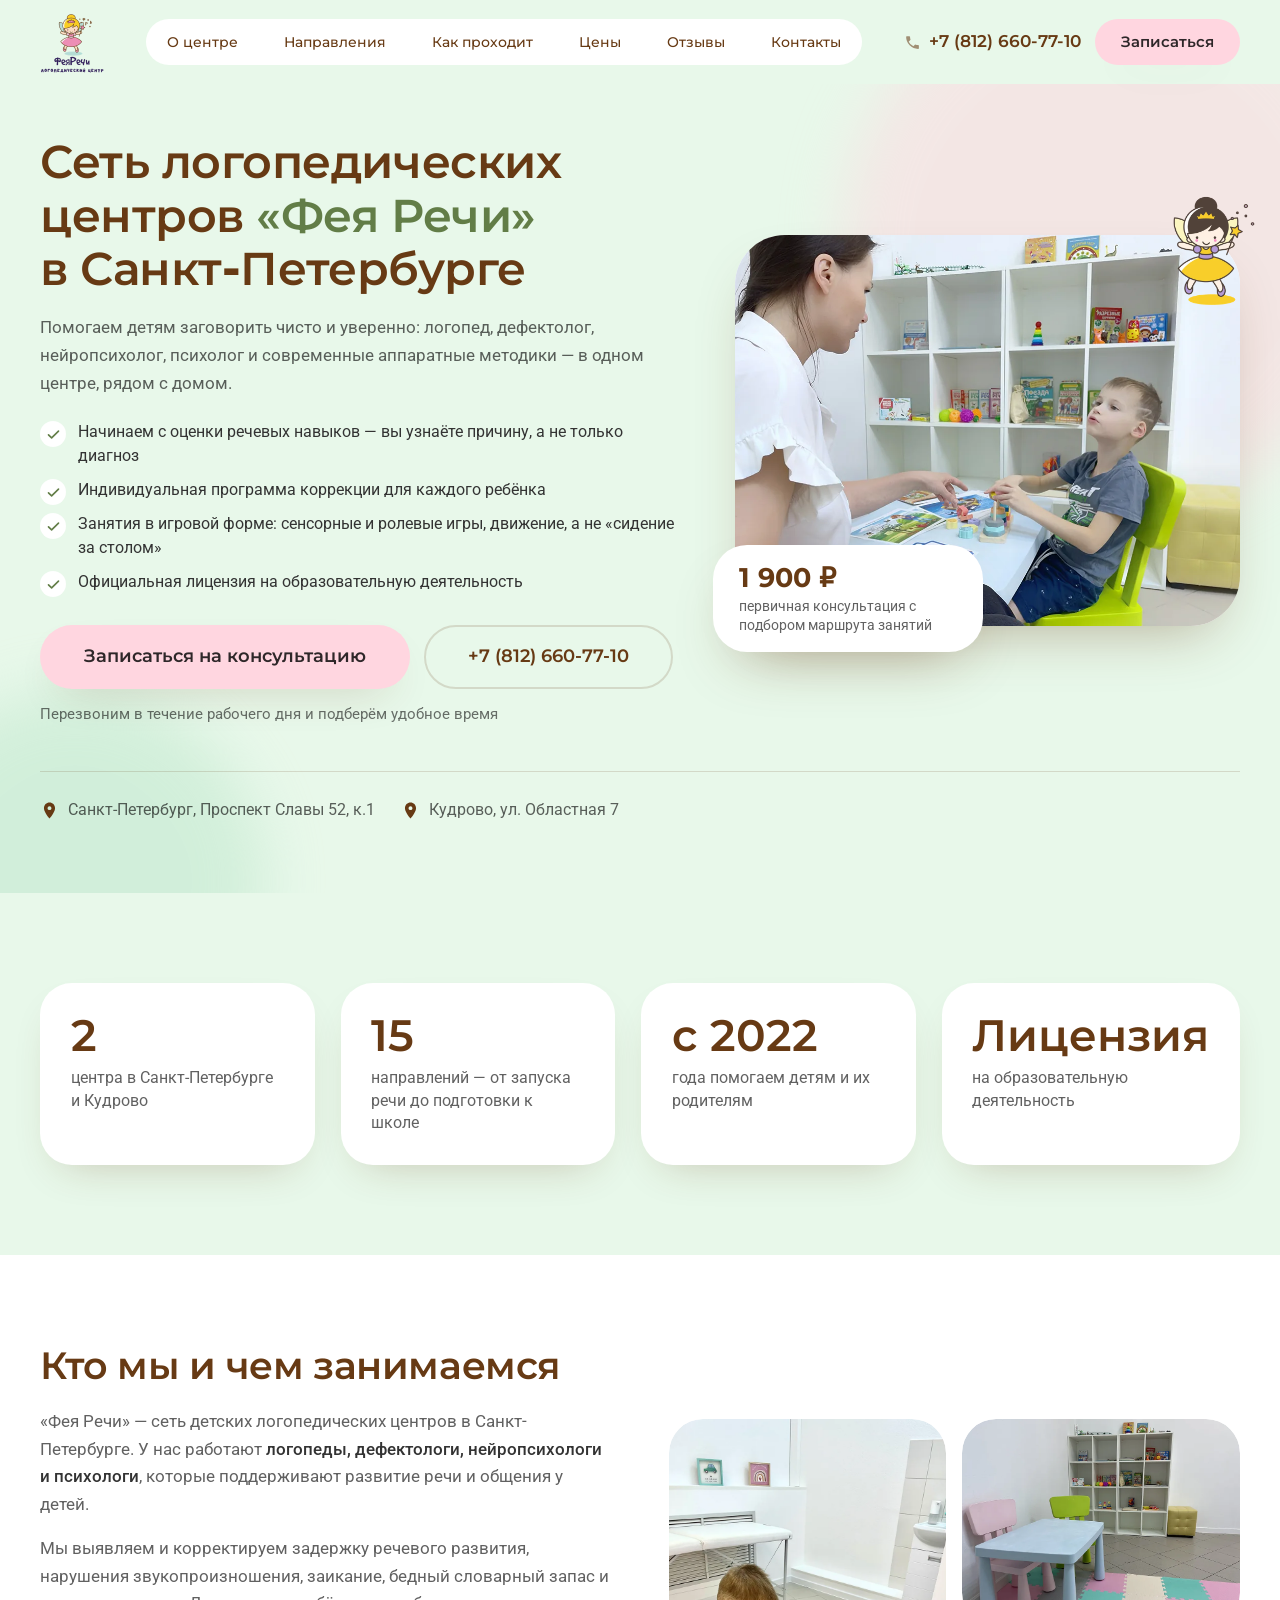
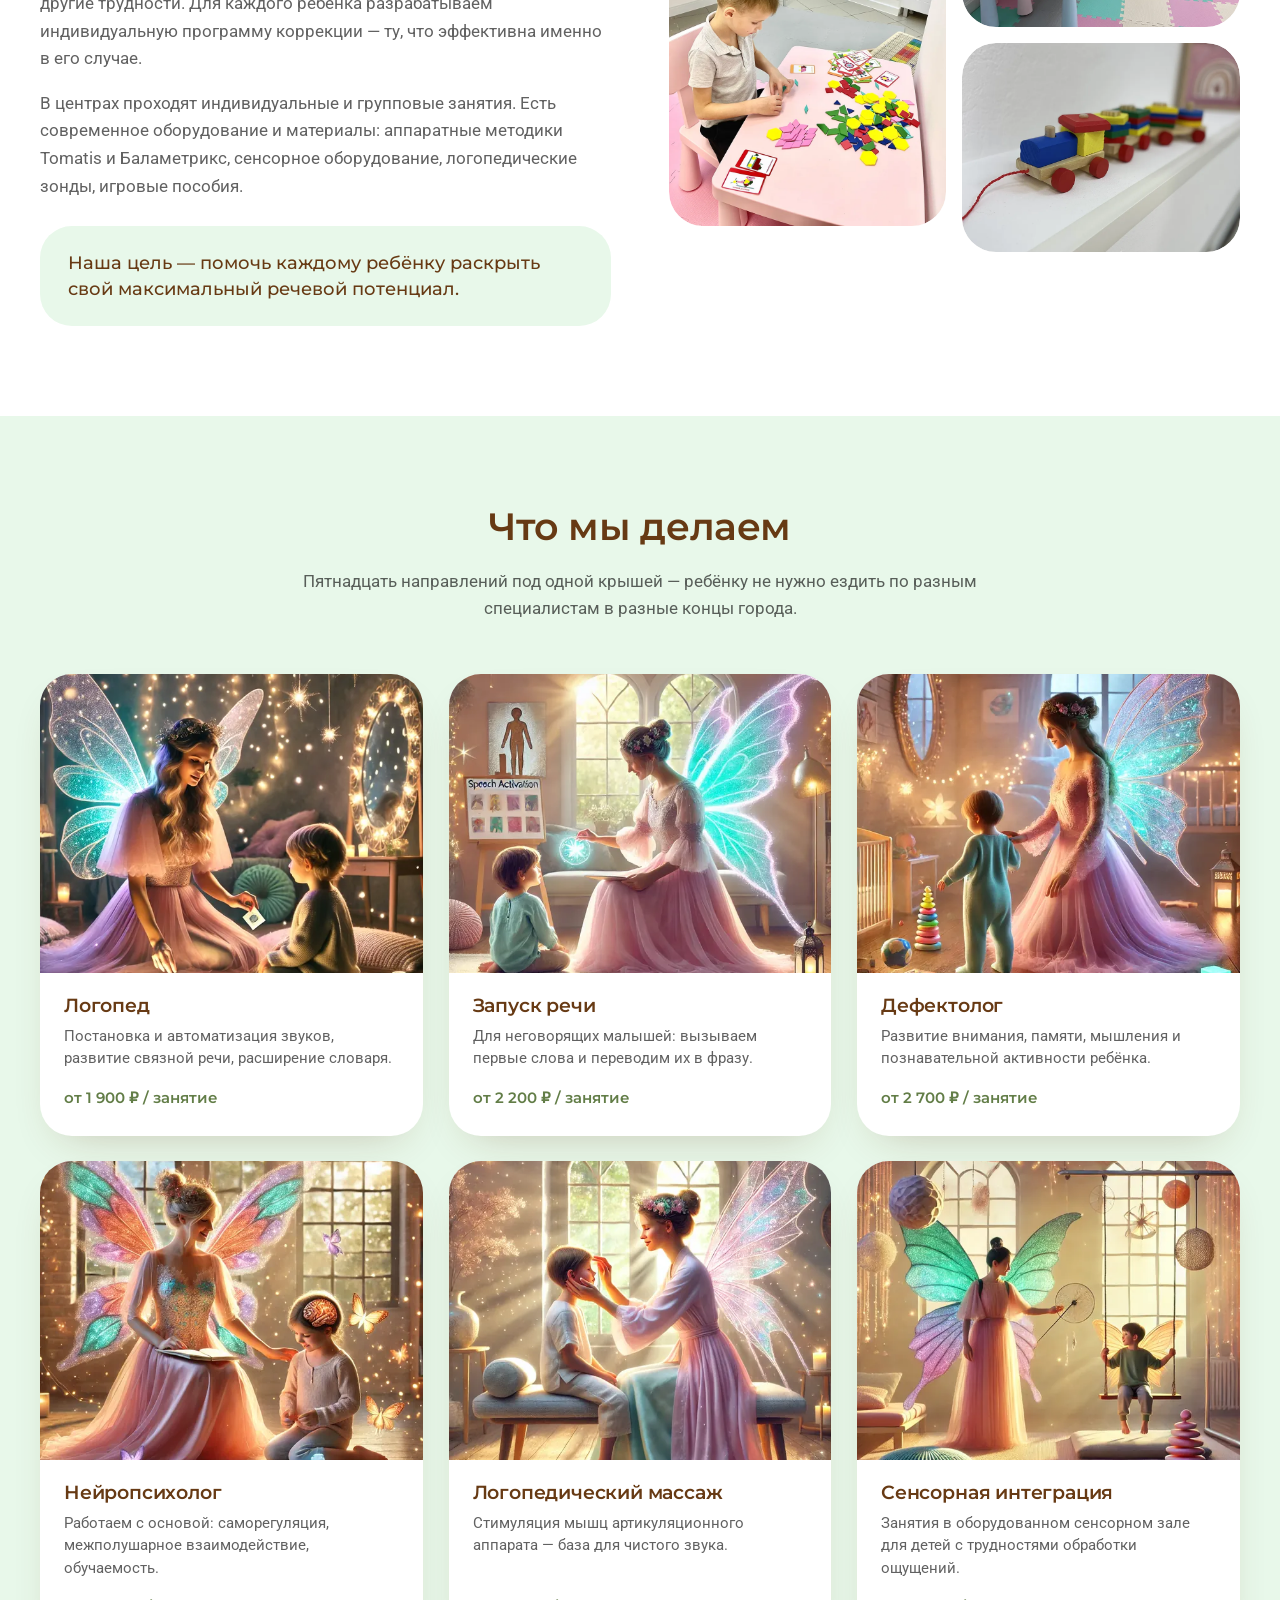
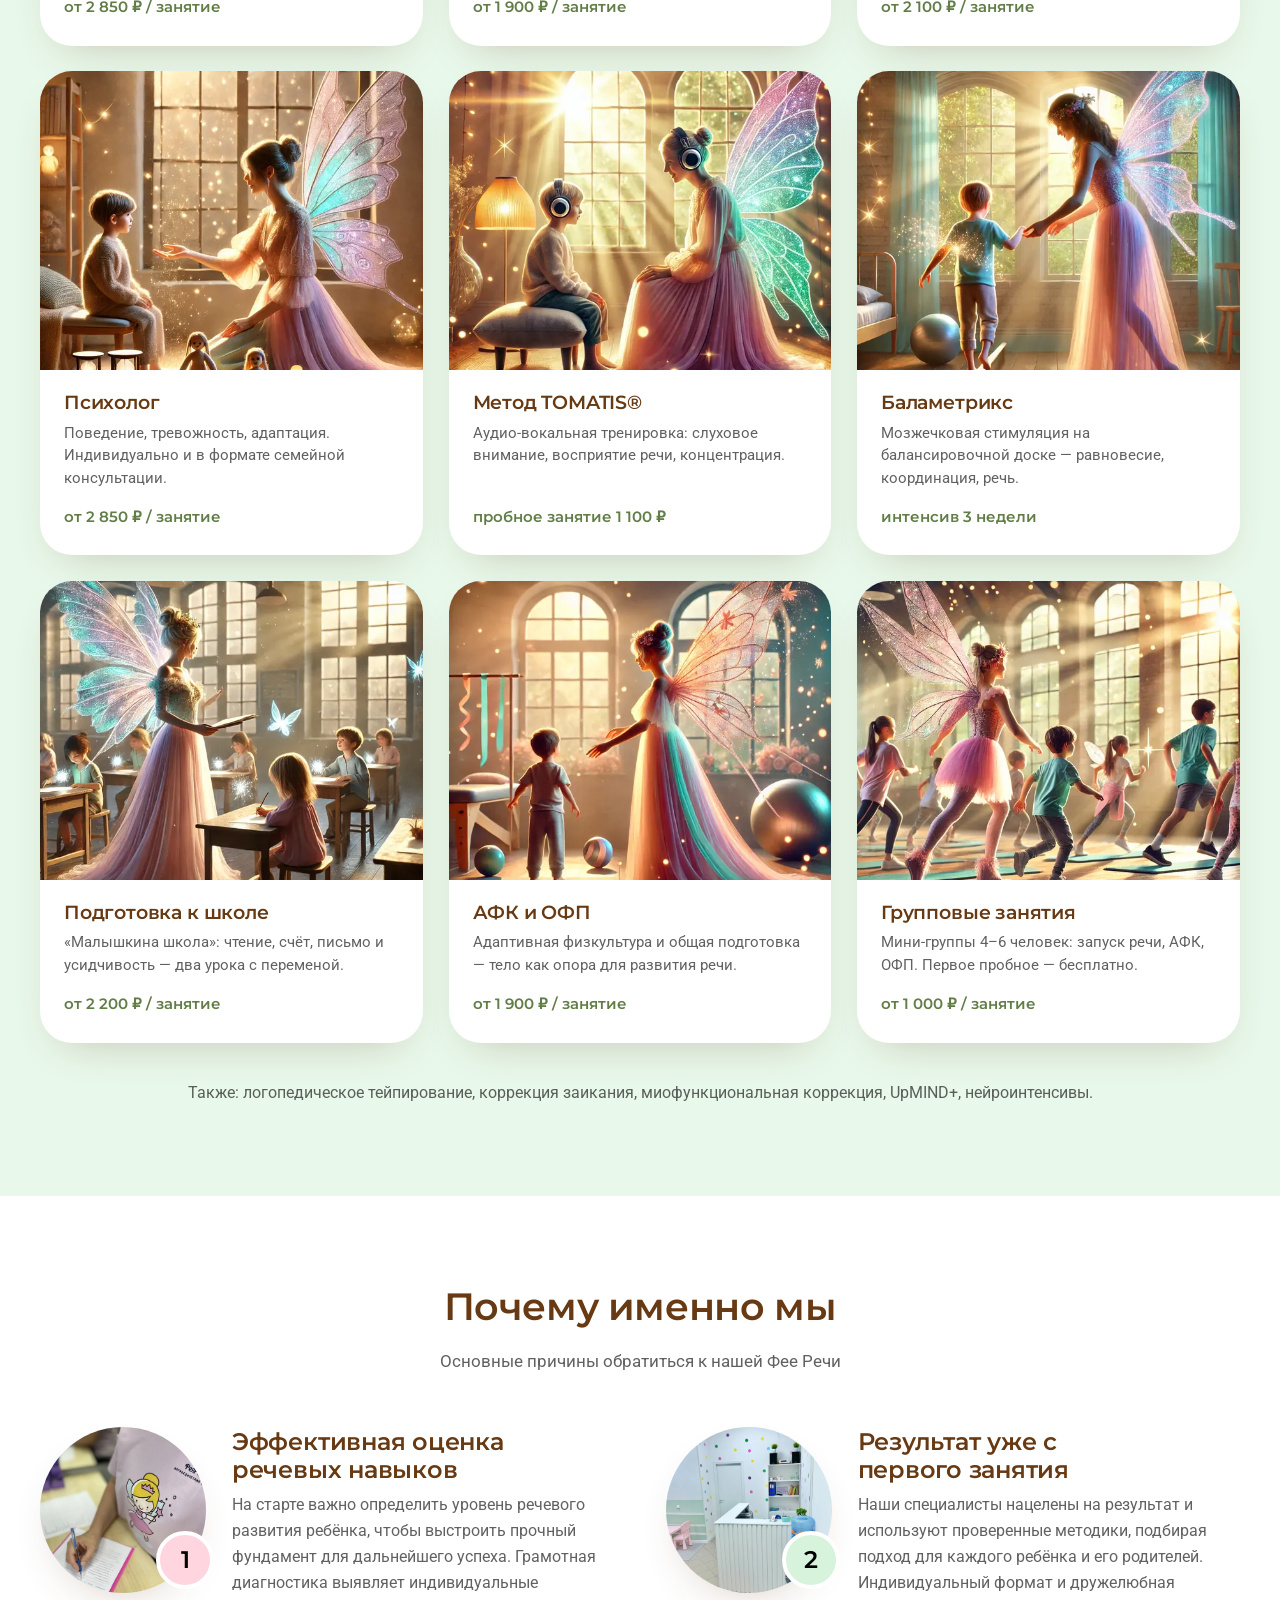
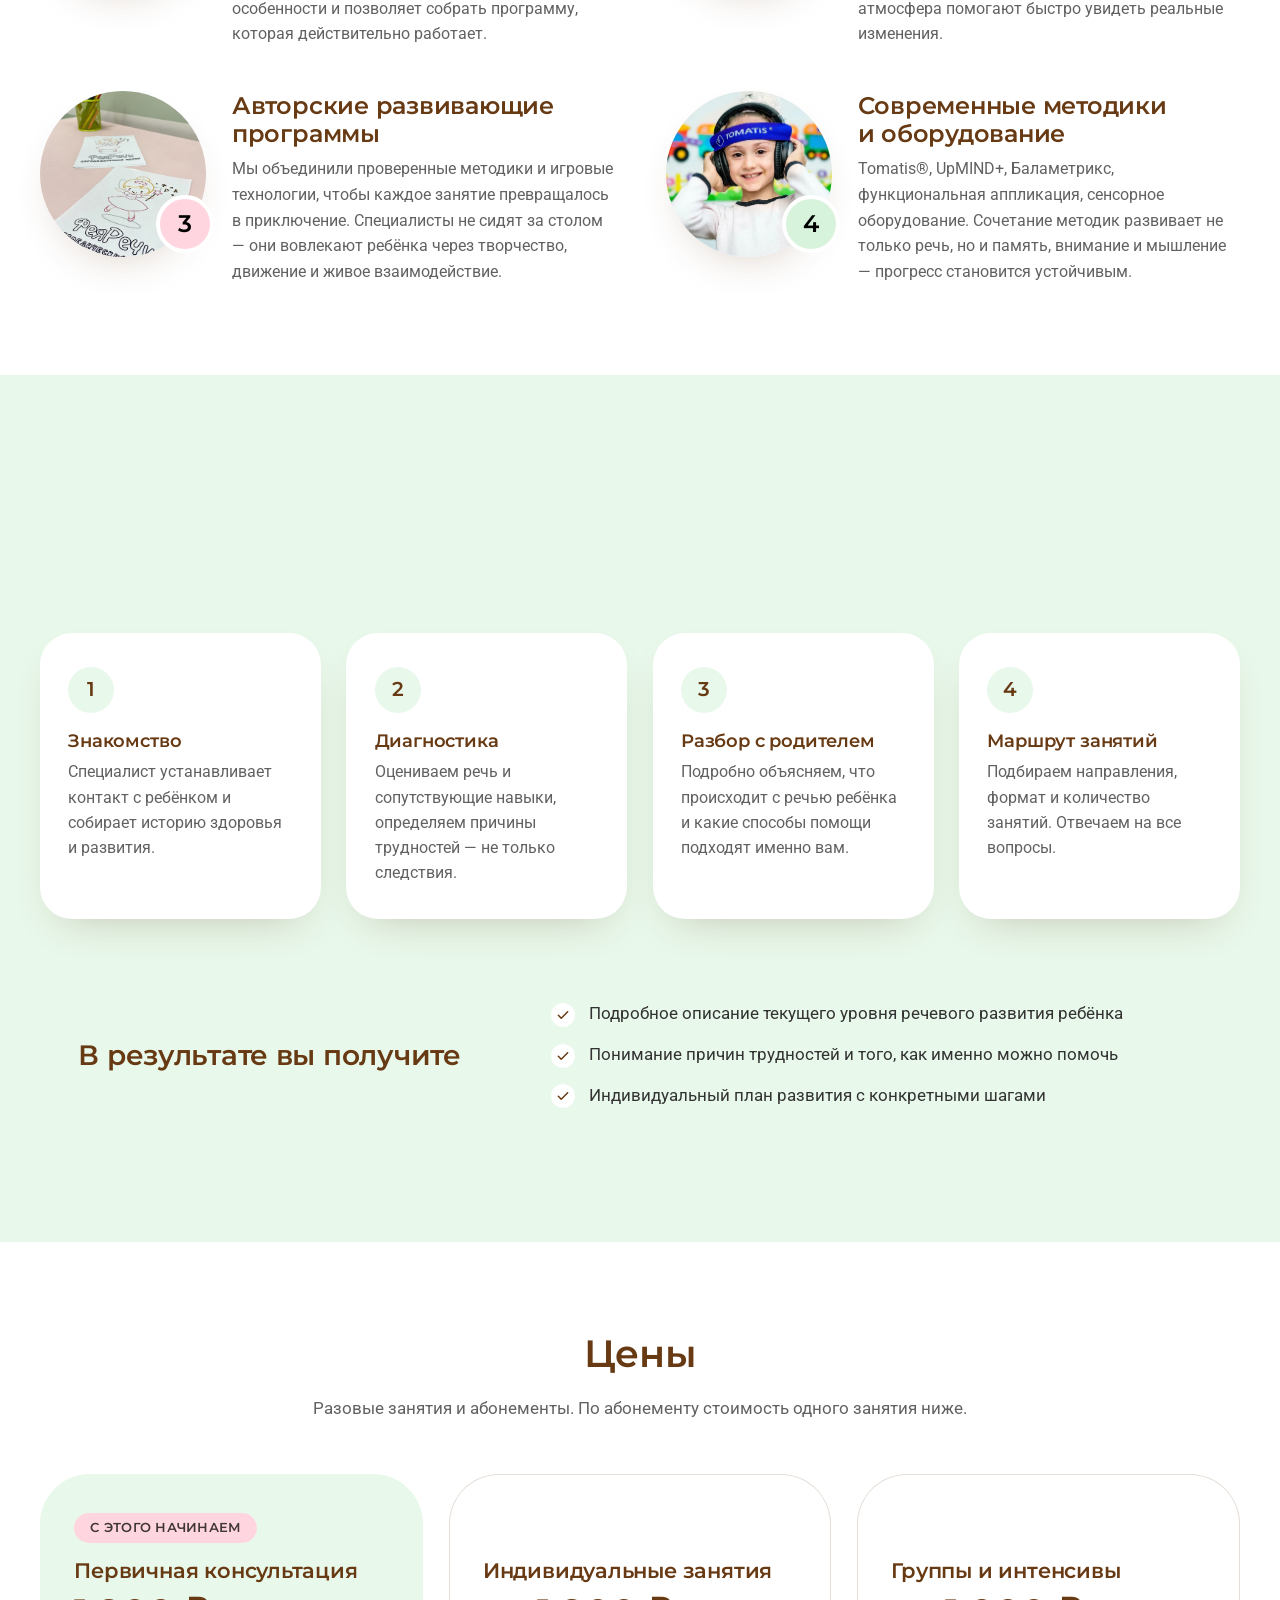
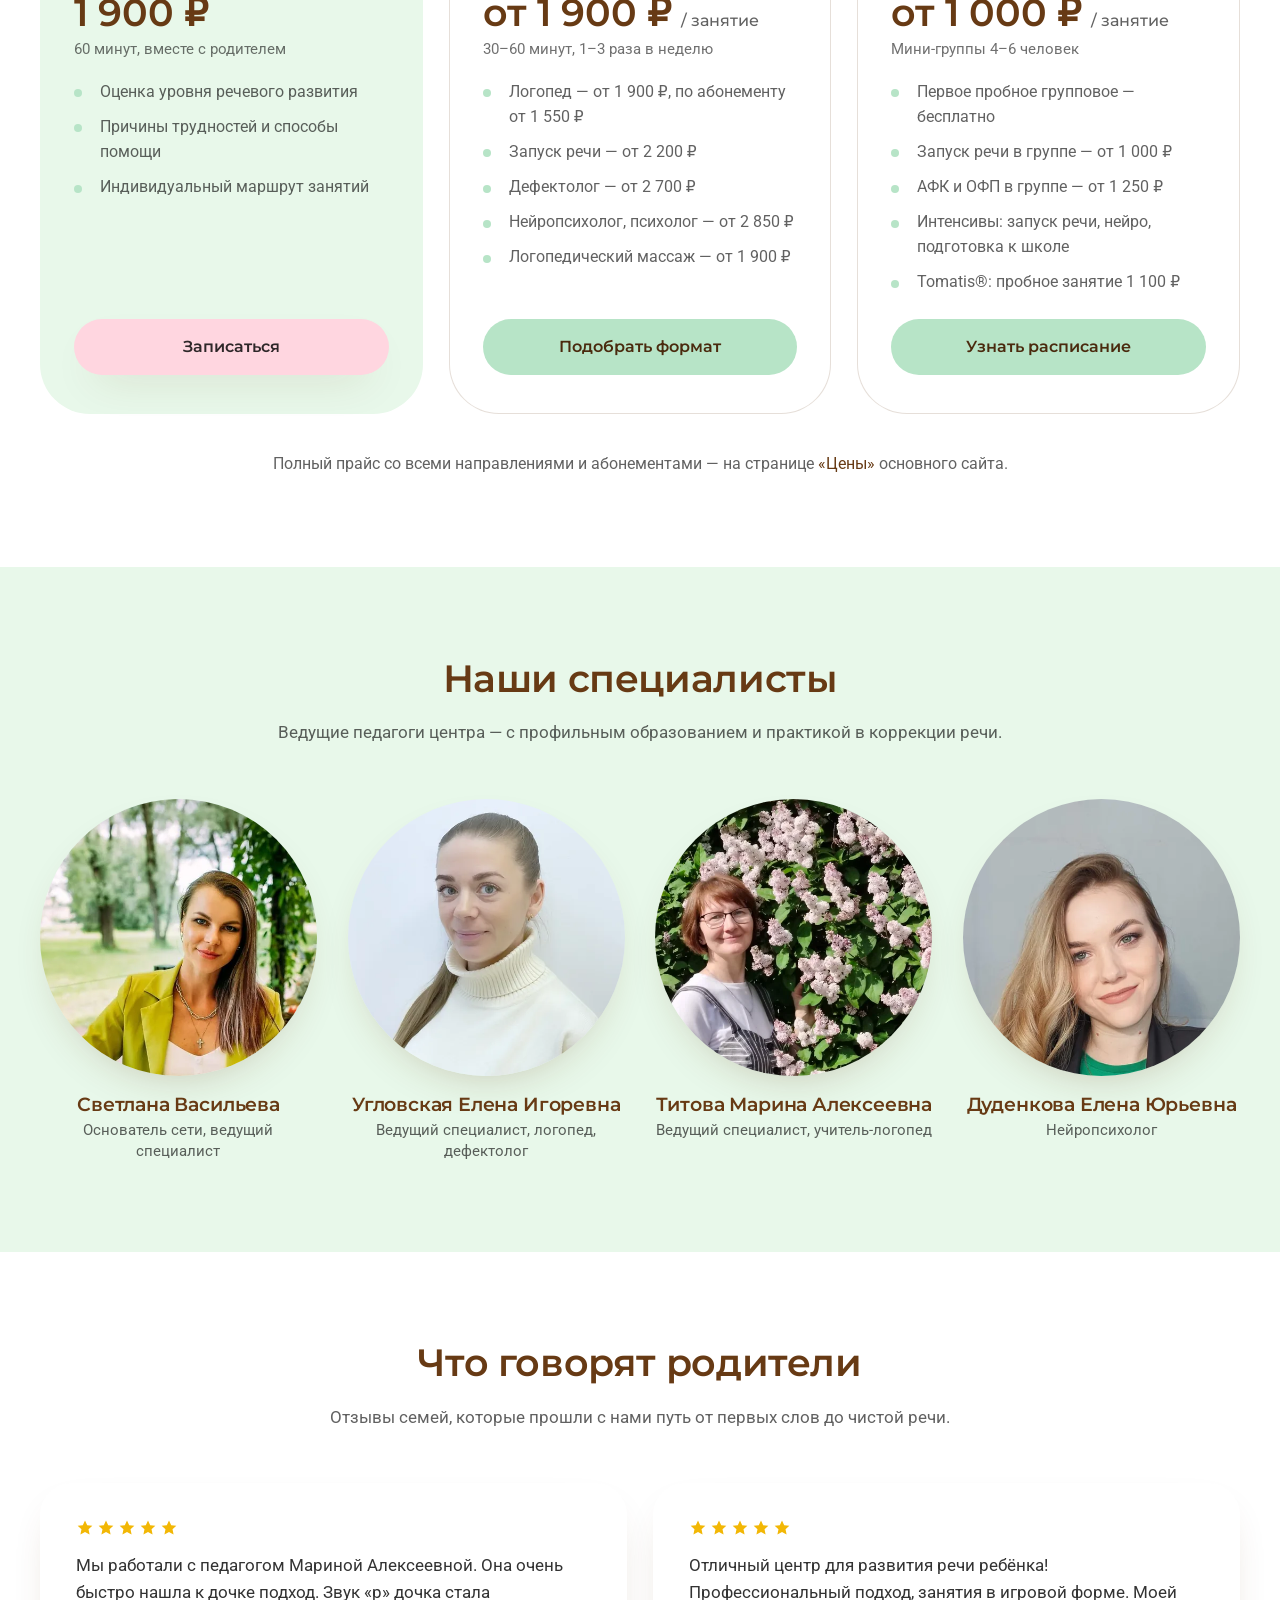
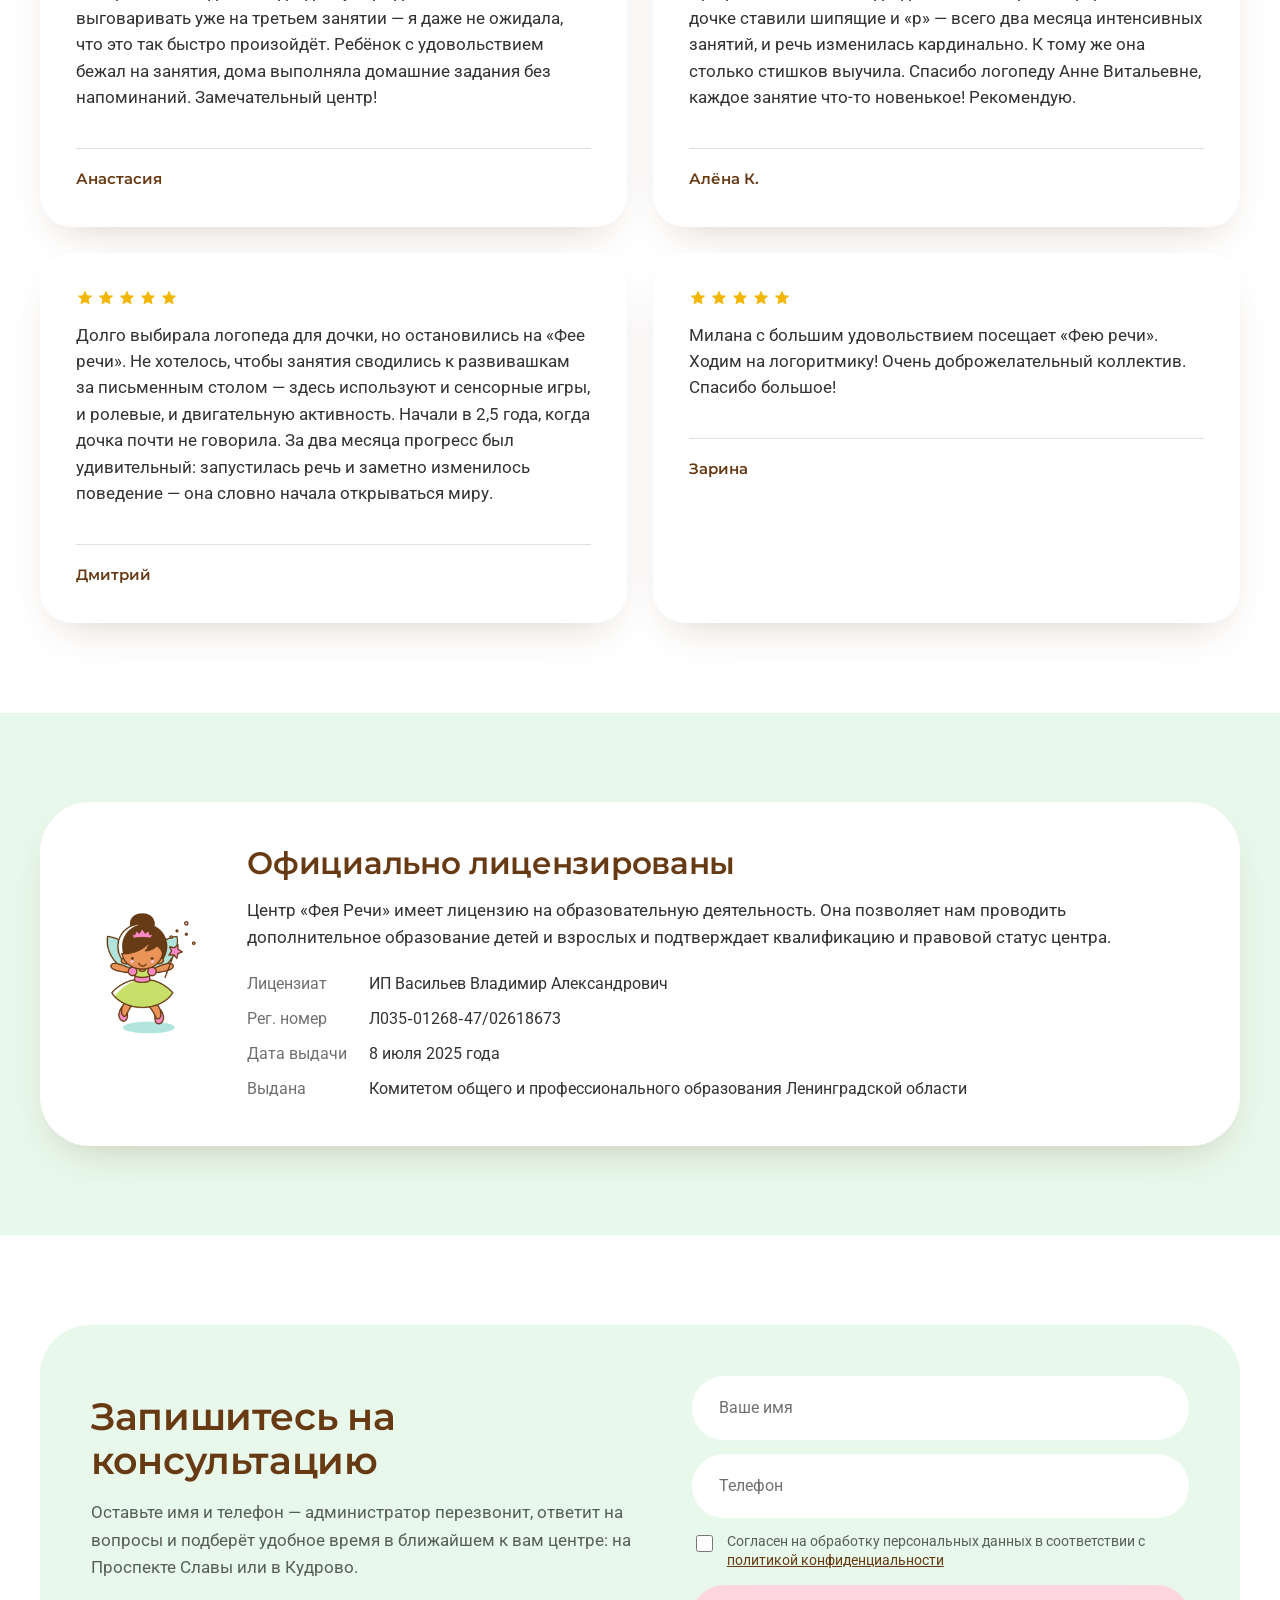
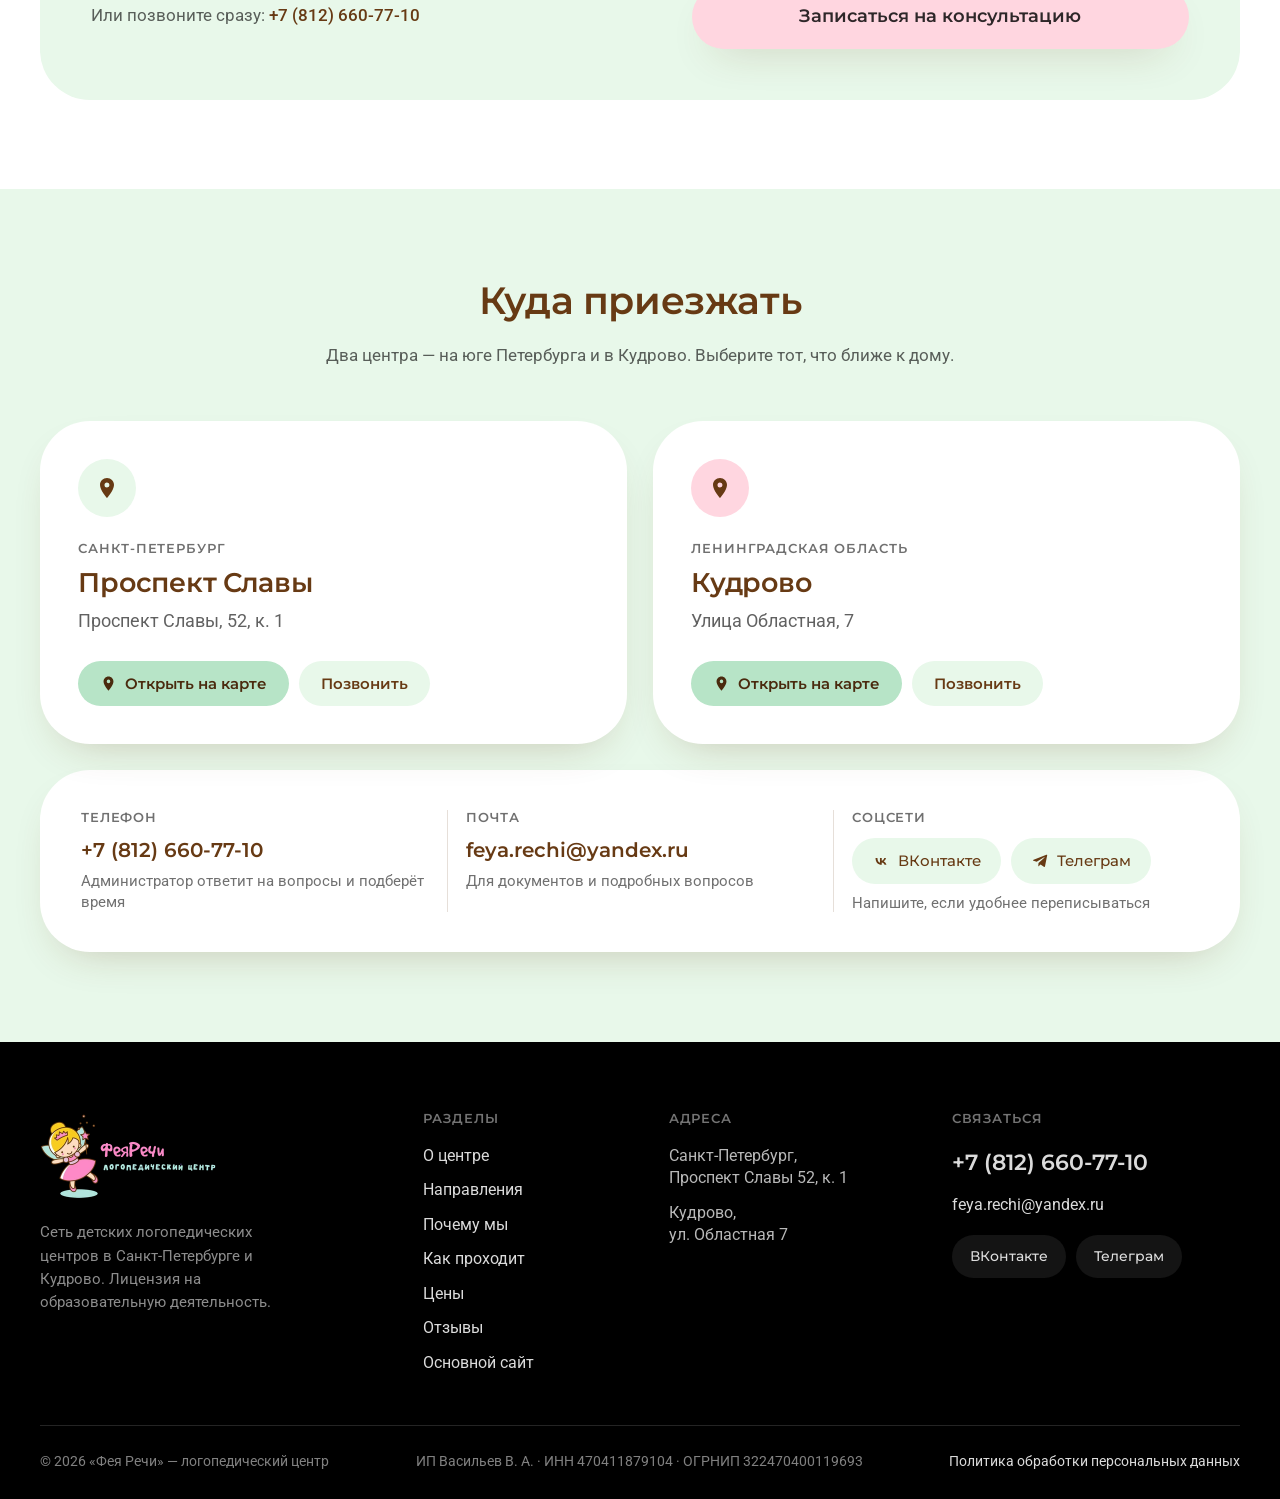
==== index.html @ 6d0cfb81 "Закрыть демо-деплой от индексации На github.io лендинг повторяет тексты и цены с fairy-speech.ru, по" ====
<!DOCTYPE html>
<html lang="ru">
<head>
<meta charset="utf-8">
<meta name="viewport" content="width=device-width, initial-scale=1">
<title>Логопедический центр «Фея Речи» — СПб и Кудрово | Запись на консультацию</title>
<meta name="description" content="Сеть логопедических центров «Фея Речи»: логопед, дефектолог, нейропсихолог, психолог, запуск речи, Tomatis, сенсорная интеграция. Два центра — Проспект Славы и Кудрово. Официальная лицензия.">
<!-- ДЕМО НА GITHUB PAGES: закрыто от индексации, чтобы не дублировать fairy-speech.ru.
     При переносе на боевой домен эту строку и robots.txt нужно удалить. -->
<meta name="robots" content="noindex, nofollow">
<meta name="theme-color" content="#E8F8EA">
<link rel="icon" href="assets/img/favicon.png">
<meta property="og:type" content="website">
<meta property="og:locale" content="ru_RU">
<meta property="og:title" content="Логопедический центр «Фея Речи» — СПб и Кудрово">
<meta property="og:description" content="Помогаем детям заговорить: логопед, дефектолог, нейропсихолог, запуск речи, Tomatis. Два центра в Санкт-Петербурге. Официальная лицензия.">
<meta property="og:image" content="assets/img/hero.webp">
<link rel="preload" href="assets/fonts/montserrat-cyrillic.woff2" as="font" type="font/woff2" crossorigin>
<link rel="preload" href="assets/fonts/roboto-cyrillic.woff2" as="font" type="font/woff2" crossorigin>
<link rel="stylesheet" href="assets/style.css">
</head>
<body>

<!-- ==================== ШАПКА ==================== -->
<header class="header" id="header">
  <div class="wrap header__bar">
    <a class="header__logo" href="#top" aria-label="Фея Речи — логопедический центр">
      <img src="assets/img/logo.webp" width="256" height="248" alt="Фея Речи — логопедический центр">
    </a>

    <nav class="nav" id="nav" aria-label="Основная навигация">
      <a href="#o-centre">О центре</a>
      <a href="#napravleniya">Направления</a>
      <a href="#konsultaciya">Как проходит</a>
      <a href="#ceny">Цены</a>
      <a href="#otzyvy">Отзывы</a>
      <a href="#kontakty">Контакты</a>
    </nav>

    <div class="header__contact">
      <a class="header__phone" href="tel:+78126607710"><svg width="17" height="17" viewBox="0 0 24 24" fill="currentColor" aria-hidden="true"><path d="M6.6 10.8a15.1 15.1 0 006.6 6.6l2.2-2.2c.3-.3.7-.4 1-.2 1.2.4 2.4.6 3.6.6.6 0 1 .4 1 1V20c0 .6-.4 1-1 1A17 17 0 013 4c0-.6.4-1 1-1h3.5c.6 0 1 .4 1 1 0 1.3.2 2.5.6 3.6.1.4 0 .8-.2 1l-2.3 2.2z"/></svg> +7 (812) 660-77-10</a>
      <a class="btn btn--primary btn--sm" href="#zapis">Записаться</a>
    </div>

    <button class="burger" id="burger" type="button" aria-expanded="false" aria-controls="nav" aria-label="Меню">
      <span></span>
    </button>
  </div>
</header>

<main id="top">

<!-- ==================== ПЕРВЫЙ ЭКРАН ==================== -->
<section class="hero">
  <span class="hero__blob hero__blob--a" aria-hidden="true"></span>
  <span class="hero__blob hero__blob--b" aria-hidden="true"></span>

  <div class="wrap">
    <div class="hero__grid">
      <div class="hero__text">
        <h1>Сеть логопедических центров <em>«Фея&nbsp;Речи»</em> в&nbsp;Санкт‑Петербурге</h1>
        <p class="hero__lead">
          Помогаем детям заговорить чисто и уверенно: логопед, дефектолог, нейропсихолог,
          психолог и современные аппаратные методики — в одном центре, рядом с домом.
        </p>

        <ul class="hero__list">
          <li>Начинаем с оценки речевых навыков — вы узнаёте причину, а не только диагноз</li>
          <li>Индивидуальная программа коррекции для каждого ребёнка</li>
          <li>Занятия в игровой форме: сенсорные и ролевые игры, движение, а не «сидение за столом»</li>
          <li>Официальная лицензия на образовательную деятельность</li>
        </ul>

        <div class="hero__cta">
          <a class="btn btn--primary btn--lg" href="#zapis">Записаться на консультацию</a>
          <a class="btn btn--ghost btn--lg" href="tel:+78126607710">+7 (812) 660-77-10</a>
        </div>
        <p class="hero__note">Перезвоним в течение рабочего дня и подберём удобное время</p>
      </div>

      <div class="hero__media">
        <img class="hero__fairy" src="assets/img/fairy-2.webp" width="418" height="420" alt="" aria-hidden="true">
        <div class="hero__photo">
          <img src="assets/img/hero.webp" width="1000" height="768"
               alt="Логопед центра «Фея Речи» занимается с ребёнком за столом с развивающими карточками" fetchpriority="high">
        </div>
        <div class="hero__badge">
          <b>1 900 ₽</b>
          <span>первичная консультация с подбором маршрута занятий</span>
        </div>
      </div>
    </div>

    <div class="hero__places">
      <span class="place">
        <svg width="19" height="19" viewBox="0 0 24 24" fill="currentColor" aria-hidden="true"><path d="M12 2C8.13 2 5 5.13 5 9c0 5.25 7 13 7 13s7-7.75 7-13c0-3.87-3.13-7-7-7zm0 9.5a2.5 2.5 0 110-5 2.5 2.5 0 010 5z"/></svg>
        Санкт-Петербург, Проспект Славы 52, к.1
      </span>
      <span class="place">
        <svg width="19" height="19" viewBox="0 0 24 24" fill="currentColor" aria-hidden="true"><path d="M12 2C8.13 2 5 5.13 5 9c0 5.25 7 13 7 13s7-7.75 7-13c0-3.87-3.13-7-7-7zm0 9.5a2.5 2.5 0 110-5 2.5 2.5 0 010 5z"/></svg>
        Кудрово, ул. Областная 7
      </span>
    </div>
  </div>
</section>

<!-- ==================== ФАКТЫ ==================== -->
<section class="section section--mint">
  <div class="wrap">
    <div class="facts reveal">
      <div class="fact"><b>2</b><span>центра в Санкт-Петербурге и Кудрово</span></div>
      <div class="fact"><b>15</b><span>направлений — от запуска речи до подготовки к школе</span></div>
      <div class="fact"><b>с 2022</b><span>года помогаем детям и их родителям</span></div>
      <div class="fact"><b>Лицензия</b><span>на образовательную деятельность</span></div>
    </div>
  </div>
</section>

<!-- ==================== КТО МЫ ==================== -->
<section class="section" id="o-centre">
  <div class="wrap">
    <div class="about">
      <div class="about__text reveal">
        <h2>Кто мы и чем занимаемся</h2>
        <p>
          «Фея Речи» — сеть детских логопедических центров в Санкт-Петербурге.
          У нас работают <strong>логопеды, дефектологи, нейропсихологи и психологи</strong>,
          которые поддерживают развитие речи и общения у детей.
        </p>
        <p>
          Мы выявляем и корректируем задержку речевого развития, нарушения звукопроизношения,
          заикание, бедный словарный запас и другие трудности. Для каждого ребёнка
          разрабатываем индивидуальную программу коррекции — ту, что эффективна именно
          в его случае.
        </p>
        <p>
          В центрах проходят индивидуальные и групповые занятия. Есть современное оборудование
          и материалы: аппаратные методики Tomatis и Баламетрикс, сенсорное оборудование,
          логопедические зонды, игровые пособия.
        </p>
        <div class="about__quote">
          Наша цель — помочь каждому ребёнку раскрыть свой максимальный речевой потенциал.
        </div>
      </div>

      <div class="collage reveal">
        <figure><img src="assets/img/room-play.webp" width="900" height="1200" alt="Ребёнок собирает геометрическую мозаику в кабинете центра" loading="lazy"></figure>
        <figure><img src="assets/img/room-group.webp" width="900" height="675" alt="Игровая зона центра с детскими столами и стеллажами с пособиями" loading="lazy"></figure>
        <figure><img src="assets/img/detail-toy.webp" width="900" height="1200" alt="Деревянные развивающие игрушки на полке в кабинете" loading="lazy"></figure>
      </div>
    </div>
  </div>
</section>

<!-- ==================== НАПРАВЛЕНИЯ ==================== -->
<section class="section section--mint" id="napravleniya">
  <div class="wrap">
    <div class="sec-head reveal">
      <h2>Что мы делаем</h2>
      <p>Пятнадцать направлений под одной крышей — ребёнку не нужно ездить по разным специалистам в разные концы города.</p>
    </div>

    <div class="services reveal">

      <article class="svc">
        <div class="svc__img"><img src="assets/img/svc-logoped1.webp" width="600" height="600" alt="Логопед" loading="lazy"></div>
        <div class="svc__body">
          <h3>Логопед</h3>
          <p>Постановка и автоматизация звуков, развитие связной речи, расширение словаря.</p>
          <span class="svc__price">от 1 900 ₽ / занятие</span>
        </div>
      </article>

      <article class="svc">
        <div class="svc__img"><img src="assets/img/svc-zapusk-rechi1.webp" width="600" height="600" alt="Запуск речи" loading="lazy"></div>
        <div class="svc__body">
          <h3>Запуск речи</h3>
          <p>Для неговорящих малышей: вызываем первые слова и переводим их в фразу.</p>
          <span class="svc__price">от 2 200 ₽ / занятие</span>
        </div>
      </article>

      <article class="svc">
        <div class="svc__img"><img src="assets/img/svc-defektolog2.webp" width="600" height="600" alt="Дефектолог" loading="lazy"></div>
        <div class="svc__body">
          <h3>Дефектолог</h3>
          <p>Развитие внимания, памяти, мышления и познавательной активности ребёнка.</p>
          <span class="svc__price">от 2 700 ₽ / занятие</span>
        </div>
      </article>

      <article class="svc">
        <div class="svc__img"><img src="assets/img/svc-nejropsiholog1.webp" width="600" height="600" alt="Нейропсихолог" loading="lazy"></div>
        <div class="svc__body">
          <h3>Нейропсихолог</h3>
          <p>Работаем с основой: саморегуляция, межполушарное взаимодействие, обучаемость.</p>
          <span class="svc__price">от 2 850 ₽ / занятие</span>
        </div>
      </article>

      <article class="svc">
        <div class="svc__img"><img src="assets/img/svc-logomassazh1.webp" width="600" height="600" alt="Логопедический массаж" loading="lazy"></div>
        <div class="svc__body">
          <h3>Логопедический массаж</h3>
          <p>Стимуляция мышц артикуляционного аппарата — база для чистого звука.</p>
          <span class="svc__price">от 1 900 ₽ / занятие</span>
        </div>
      </article>

      <article class="svc">
        <div class="svc__img"><img src="assets/img/svc-sensornaja-int2.webp" width="600" height="600" alt="Сенсорная интеграция" loading="lazy"></div>
        <div class="svc__body">
          <h3>Сенсорная интеграция</h3>
          <p>Занятия в оборудованном сенсорном зале для детей с трудностями обработки ощущений.</p>
          <span class="svc__price">от 2 100 ₽ / занятие</span>
        </div>
      </article>

      <article class="svc">
        <div class="svc__img"><img src="assets/img/svc-psiholog.webp" width="600" height="600" alt="Психолог" loading="lazy"></div>
        <div class="svc__body">
          <h3>Психолог</h3>
          <p>Поведение, тревожность, адаптация. Индивидуально и в формате семейной консультации.</p>
          <span class="svc__price">от 2 850 ₽ / занятие</span>
        </div>
      </article>

      <article class="svc">
        <div class="svc__img"><img src="assets/img/svc-tomatis2.webp" width="600" height="600" alt="Метод Tomatis" loading="lazy"></div>
        <div class="svc__body">
          <h3>Метод TOMATIS®</h3>
          <p>Аудио-вокальная тренировка: слуховое внимание, восприятие речи, концентрация.</p>
          <span class="svc__price">пробное занятие 1 100 ₽</span>
        </div>
      </article>

      <article class="svc">
        <div class="svc__img"><img src="assets/img/svc-mozhzhechkovaja-stimuljacija.webp" width="600" height="600" alt="Баламетрикс" loading="lazy"></div>
        <div class="svc__body">
          <h3>Баламетрикс</h3>
          <p>Мозжечковая стимуляция на балансировочной доске — равновесие, координация, речь.</p>
          <span class="svc__price">интенсив 3 недели</span>
        </div>
      </article>

      <article class="svc">
        <div class="svc__img"><img src="assets/img/svc-podgotovka-k-shkole1.webp" width="600" height="600" alt="Подготовка к школе" loading="lazy"></div>
        <div class="svc__body">
          <h3>Подготовка к школе</h3>
          <p>«Малышкина школа»: чтение, счёт, письмо и усидчивость — два урока с переменой.</p>
          <span class="svc__price">от 2 200 ₽ / занятие</span>
        </div>
      </article>

      <article class="svc">
        <div class="svc__img"><img src="assets/img/svc-afk2.webp" width="600" height="600" alt="Адаптивная физическая культура" loading="lazy"></div>
        <div class="svc__body">
          <h3>АФК и ОФП</h3>
          <p>Адаптивная физкультура и общая подготовка — тело как опора для развития речи.</p>
          <span class="svc__price">от 1 900 ₽ / занятие</span>
        </div>
      </article>

      <article class="svc">
        <div class="svc__img"><img src="assets/img/svc-ofp2.webp" width="600" height="600" alt="Групповые занятия" loading="lazy"></div>
        <div class="svc__body">
          <h3>Групповые занятия</h3>
          <p>Мини-группы 4–6 человек: запуск речи, АФК, ОФП. Первое пробное — бесплатно.</p>
          <span class="svc__price">от 1 000 ₽ / занятие</span>
        </div>
      </article>

    </div>

    <p class="services__note">
      Также: логопедическое тейпирование, коррекция заикания, миофункциональная коррекция, UpMIND+, нейроинтенсивы.
    </p>
  </div>
</section>

<!-- ==================== ПОЧЕМУ МЫ ==================== -->
<section class="section" id="pochemu">
  <div class="wrap">
    <div class="sec-head reveal">
      <h2>Почему именно мы</h2>
      <p>Основные причины обратиться к нашей Фее Речи</p>
    </div>

    <div class="reasons reveal">

      <article class="reason">
        <div class="reason__fig">
          <img src="assets/img/kid-writing.webp" width="900" height="1200" alt="Ребёнок выполняет задание на занятии" loading="lazy">
          <span class="reason__num" aria-hidden="true">1</span>
        </div>
        <div>
          <h3>Эффективная оценка речевых навыков</h3>
          <p>
            На старте важно определить уровень речевого развития ребёнка, чтобы выстроить прочный
            фундамент для дальнейшего успеха. Грамотная диагностика выявляет индивидуальные
            особенности и позволяет собрать программу, которая действительно работает.
          </p>
        </div>
      </article>

      <article class="reason">
        <div class="reason__fig">
          <img src="assets/img/room-lobby.webp" width="900" height="1201" alt="Ресепшн и зона ожидания центра" loading="lazy">
          <span class="reason__num" aria-hidden="true">2</span>
        </div>
        <div>
          <h3>Результат уже с первого занятия</h3>
          <p>
            Наши специалисты нацелены на результат и используют проверенные методики, подбирая
            подход для каждого ребёнка и его родителей. Индивидуальный формат и дружелюбная
            атмосфера помогают быстро увидеть реальные изменения.
          </p>
        </div>
      </article>

      <article class="reason">
        <div class="reason__fig">
          <img src="assets/img/detail-draw.webp" width="900" height="1200" alt="Раскраска с логотипом центра на столе" loading="lazy">
          <span class="reason__num" aria-hidden="true">3</span>
        </div>
        <div>
          <h3>Авторские развивающие программы</h3>
          <p>
            Мы объединили проверенные методики и игровые технологии, чтобы каждое занятие
            превращалось в приключение. Специалисты не сидят за столом — они вовлекают ребёнка
            через творчество, движение и живое взаимодействие.
          </p>
        </div>
      </article>

      <article class="reason">
        <div class="reason__fig">
          <img src="assets/img/tomatis-kid.webp" width="900" height="675" alt="Ребёнок на занятии по методу Tomatis в наушниках" loading="lazy">
          <span class="reason__num" aria-hidden="true">4</span>
        </div>
        <div>
          <h3>Современные методики и оборудование</h3>
          <p>
            Tomatis®, UpMIND+, Баламетрикс, функциональная аппликация, сенсорное оборудование.
            Сочетание методик развивает не только речь, но и память, внимание и мышление —
            прогресс становится устойчивым.
          </p>
        </div>
      </article>

    </div>
  </div>
</section>

<!-- ==================== КАК ПРОХОДИТ КОНСУЛЬТАЦИЯ ==================== -->
<section class="section section--mint" id="konsultaciya">
  <div class="wrap">
    <div class="sec-head reveal">
      <h2>Как проходит первая встреча</h2>
      <p>Оценка речевых навыков — вместе с родителем, от 60 до 180 минут в зависимости от возраста и запроса.</p>
    </div>

    <div class="steps reveal">
      <article class="step">
        <h3>Знакомство</h3>
        <p>Специалист устанавливает контакт с ребёнком и собирает историю здоровья и развития.</p>
      </article>
      <article class="step">
        <h3>Диагностика</h3>
        <p>Оцениваем речь и сопутствующие навыки, определяем причины трудностей — не только следствия.</p>
      </article>
      <article class="step">
        <h3>Разбор с родителем</h3>
        <p>Подробно объясняем, что происходит с речью ребёнка и какие способы помощи подходят именно вам.</p>
      </article>
      <article class="step">
        <h3>Маршрут занятий</h3>
        <p>Подбираем направления, формат и количество занятий. Отвечаем на все вопросы.</p>
      </article>
    </div>

    <div class="result reveal">
      <h3>В результате вы получите</h3>
      <ul>
        <li>Подробное описание текущего уровня речевого развития ребёнка</li>
        <li>Понимание причин трудностей и того, как именно можно помочь</li>
        <li>Индивидуальный план развития с конкретными шагами</li>
      </ul>
    </div>
  </div>
</section>

<!-- ==================== ЦЕНЫ ==================== -->
<section class="section" id="ceny">
  <div class="wrap">
    <div class="sec-head reveal">
      <h2>Цены</h2>
      <p>Разовые занятия и абонементы. По абонементу стоимость одного занятия ниже.</p>
    </div>

    <div class="prices reveal">

      <article class="price price--feature">
        <span class="price__tag">С этого начинаем</span>
        <h3>Первичная консультация</h3>
        <div class="price__cost">1 900 ₽</div>
        <p class="price__meta">60 минут, вместе с родителем</p>
        <ul>
          <li>Оценка уровня речевого развития</li>
          <li>Причины трудностей и способы помощи</li>
          <li>Индивидуальный маршрут занятий</li>
        </ul>
        <a class="btn btn--primary btn--wide" href="#zapis">Записаться</a>
      </article>

      <article class="price">
        <h3>Индивидуальные занятия</h3>
        <div class="price__cost">от 1 900 ₽ <small>/ занятие</small></div>
        <p class="price__meta">30–60 минут, 1–3 раза в неделю</p>
        <ul>
          <li>Логопед — от 1 900 ₽, по абонементу от 1 550 ₽</li>
          <li>Запуск речи — от 2 200 ₽</li>
          <li>Дефектолог — от 2 700 ₽</li>
          <li>Нейропсихолог, психолог — от 2 850 ₽</li>
          <li>Логопедический массаж — от 1 900 ₽</li>
        </ul>
        <a class="btn btn--mint btn--wide" href="#zapis">Подобрать формат</a>
      </article>

      <article class="price">
        <h3>Группы и интенсивы</h3>
        <div class="price__cost">от 1 000 ₽ <small>/ занятие</small></div>
        <p class="price__meta">Мини-группы 4–6 человек</p>
        <ul>
          <li>Первое пробное групповое — бесплатно</li>
          <li>Запуск речи в группе — от 1 000 ₽</li>
          <li>АФК и ОФП в группе — от 1 250 ₽</li>
          <li>Интенсивы: запуск речи, нейро, подготовка к школе</li>
          <li>Tomatis®: пробное занятие 1 100 ₽</li>
        </ul>
        <a class="btn btn--mint btn--wide" href="#zapis">Узнать расписание</a>
      </article>

    </div>

    <p class="services__note">
      Полный прайс со всеми направлениями и абонементами — на странице
      <a href="https://fairy-speech.ru/ceny/">«Цены»</a> основного сайта.
    </p>
  </div>
</section>

<!-- ==================== СПЕЦИАЛИСТЫ ==================== -->
<section class="section section--mint">
  <div class="wrap">
    <div class="sec-head reveal">
      <h2>Наши специалисты</h2>
      <p>Ведущие педагоги центра — с профильным образованием и практикой в коррекции речи.</p>
    </div>

    <div class="team reveal">
      <article class="member">
        <img src="assets/img/spec-1.webp" width="520" height="520" alt="Светлана Васильева" loading="lazy">
        <h3>Светлана Васильева</h3>
        <span>Основатель сети, ведущий специалист</span>
      </article>
      <article class="member">
        <img src="assets/img/spec-2.webp" width="520" height="520" alt="Угловская Елена Игоревна" loading="lazy">
        <h3>Угловская Елена Игоревна</h3>
        <span>Ведущий специалист, логопед, дефектолог</span>
      </article>
      <article class="member">
        <img src="assets/img/spec-3.webp" width="520" height="520" alt="Титова Марина Алексеевна" loading="lazy">
        <h3>Титова Марина Алексеевна</h3>
        <span>Ведущий специалист, учитель-логопед</span>
      </article>
      <article class="member">
        <img src="assets/img/spec-4.webp" width="520" height="520" alt="Дуденкова Елена Юрьевна" loading="lazy">
        <h3>Дуденкова Елена Юрьевна</h3>
        <span>Нейропсихолог</span>
      </article>
    </div>
  </div>
</section>

<!-- ==================== ОТЗЫВЫ ==================== -->
<section class="section" id="otzyvy">
  <div class="wrap">
    <div class="sec-head reveal">
      <h2>Что говорят родители</h2>
      <p>Отзывы семей, которые прошли с нами путь от первых слов до чистой речи.</p>
    </div>

    <div class="reviews reveal">

      <article class="review">
        <div class="review__stars" aria-label="Оценка 5 из 5">
          <svg width="18" height="18" viewBox="0 0 24 24" fill="currentColor" aria-hidden="true"><path d="M12 2l2.9 6.3 6.9.8-5.1 4.7 1.4 6.8L12 17.3 5.9 20.6l1.4-6.8L2.2 9.1l6.9-.8z"/></svg>
          <svg width="18" height="18" viewBox="0 0 24 24" fill="currentColor" aria-hidden="true"><path d="M12 2l2.9 6.3 6.9.8-5.1 4.7 1.4 6.8L12 17.3 5.9 20.6l1.4-6.8L2.2 9.1l6.9-.8z"/></svg>
          <svg width="18" height="18" viewBox="0 0 24 24" fill="currentColor" aria-hidden="true"><path d="M12 2l2.9 6.3 6.9.8-5.1 4.7 1.4 6.8L12 17.3 5.9 20.6l1.4-6.8L2.2 9.1l6.9-.8z"/></svg>
          <svg width="18" height="18" viewBox="0 0 24 24" fill="currentColor" aria-hidden="true"><path d="M12 2l2.9 6.3 6.9.8-5.1 4.7 1.4 6.8L12 17.3 5.9 20.6l1.4-6.8L2.2 9.1l6.9-.8z"/></svg>
          <svg width="18" height="18" viewBox="0 0 24 24" fill="currentColor" aria-hidden="true"><path d="M12 2l2.9 6.3 6.9.8-5.1 4.7 1.4 6.8L12 17.3 5.9 20.6l1.4-6.8L2.2 9.1l6.9-.8z"/></svg>
        </div>
        <p>
          Мы работали с педагогом Мариной Алексеевной. Она очень быстро нашла к дочке подход.
          Звук «р» дочка стала выговаривать уже на третьем занятии — я даже не ожидала, что это
          так быстро произойдёт. Ребёнок с удовольствием бежал на занятия, дома выполняла
          домашние задания без напоминаний. Замечательный центр!
        </p>
        <div class="review__who">Анастасия</div>
      </article>

      <article class="review">
        <div class="review__stars" aria-label="Оценка 5 из 5">
          <svg width="18" height="18" viewBox="0 0 24 24" fill="currentColor" aria-hidden="true"><path d="M12 2l2.9 6.3 6.9.8-5.1 4.7 1.4 6.8L12 17.3 5.9 20.6l1.4-6.8L2.2 9.1l6.9-.8z"/></svg>
          <svg width="18" height="18" viewBox="0 0 24 24" fill="currentColor" aria-hidden="true"><path d="M12 2l2.9 6.3 6.9.8-5.1 4.7 1.4 6.8L12 17.3 5.9 20.6l1.4-6.8L2.2 9.1l6.9-.8z"/></svg>
          <svg width="18" height="18" viewBox="0 0 24 24" fill="currentColor" aria-hidden="true"><path d="M12 2l2.9 6.3 6.9.8-5.1 4.7 1.4 6.8L12 17.3 5.9 20.6l1.4-6.8L2.2 9.1l6.9-.8z"/></svg>
          <svg width="18" height="18" viewBox="0 0 24 24" fill="currentColor" aria-hidden="true"><path d="M12 2l2.9 6.3 6.9.8-5.1 4.7 1.4 6.8L12 17.3 5.9 20.6l1.4-6.8L2.2 9.1l6.9-.8z"/></svg>
          <svg width="18" height="18" viewBox="0 0 24 24" fill="currentColor" aria-hidden="true"><path d="M12 2l2.9 6.3 6.9.8-5.1 4.7 1.4 6.8L12 17.3 5.9 20.6l1.4-6.8L2.2 9.1l6.9-.8z"/></svg>
        </div>
        <p>
          Отличный центр для развития речи ребёнка! Профессиональный подход, занятия в игровой
          форме. Моей дочке ставили шипящие и «р» — всего два месяца интенсивных занятий, и речь
          изменилась кардинально. К тому же она столько стишков выучила. Спасибо логопеду
          Анне Витальевне, каждое занятие что-то новенькое! Рекомендую.
        </p>
        <div class="review__who">Алёна К.</div>
      </article>

      <article class="review">
        <div class="review__stars" aria-label="Оценка 5 из 5">
          <svg width="18" height="18" viewBox="0 0 24 24" fill="currentColor" aria-hidden="true"><path d="M12 2l2.9 6.3 6.9.8-5.1 4.7 1.4 6.8L12 17.3 5.9 20.6l1.4-6.8L2.2 9.1l6.9-.8z"/></svg>
          <svg width="18" height="18" viewBox="0 0 24 24" fill="currentColor" aria-hidden="true"><path d="M12 2l2.9 6.3 6.9.8-5.1 4.7 1.4 6.8L12 17.3 5.9 20.6l1.4-6.8L2.2 9.1l6.9-.8z"/></svg>
          <svg width="18" height="18" viewBox="0 0 24 24" fill="currentColor" aria-hidden="true"><path d="M12 2l2.9 6.3 6.9.8-5.1 4.7 1.4 6.8L12 17.3 5.9 20.6l1.4-6.8L2.2 9.1l6.9-.8z"/></svg>
          <svg width="18" height="18" viewBox="0 0 24 24" fill="currentColor" aria-hidden="true"><path d="M12 2l2.9 6.3 6.9.8-5.1 4.7 1.4 6.8L12 17.3 5.9 20.6l1.4-6.8L2.2 9.1l6.9-.8z"/></svg>
          <svg width="18" height="18" viewBox="0 0 24 24" fill="currentColor" aria-hidden="true"><path d="M12 2l2.9 6.3 6.9.8-5.1 4.7 1.4 6.8L12 17.3 5.9 20.6l1.4-6.8L2.2 9.1l6.9-.8z"/></svg>
        </div>
        <p>
          Долго выбирала логопеда для дочки, но остановились на «Фее речи». Не хотелось, чтобы
          занятия сводились к развивашкам за письменным столом — здесь используют и сенсорные
          игры, и ролевые, и двигательную активность. Начали в 2,5 года, когда дочка почти не
          говорила. За два месяца прогресс был удивительный: запустилась речь и заметно
          изменилось поведение — она словно начала открываться миру.
        </p>
        <div class="review__who">Дмитрий</div>
      </article>

      <article class="review">
        <div class="review__stars" aria-label="Оценка 5 из 5">
          <svg width="18" height="18" viewBox="0 0 24 24" fill="currentColor" aria-hidden="true"><path d="M12 2l2.9 6.3 6.9.8-5.1 4.7 1.4 6.8L12 17.3 5.9 20.6l1.4-6.8L2.2 9.1l6.9-.8z"/></svg>
          <svg width="18" height="18" viewBox="0 0 24 24" fill="currentColor" aria-hidden="true"><path d="M12 2l2.9 6.3 6.9.8-5.1 4.7 1.4 6.8L12 17.3 5.9 20.6l1.4-6.8L2.2 9.1l6.9-.8z"/></svg>
          <svg width="18" height="18" viewBox="0 0 24 24" fill="currentColor" aria-hidden="true"><path d="M12 2l2.9 6.3 6.9.8-5.1 4.7 1.4 6.8L12 17.3 5.9 20.6l1.4-6.8L2.2 9.1l6.9-.8z"/></svg>
          <svg width="18" height="18" viewBox="0 0 24 24" fill="currentColor" aria-hidden="true"><path d="M12 2l2.9 6.3 6.9.8-5.1 4.7 1.4 6.8L12 17.3 5.9 20.6l1.4-6.8L2.2 9.1l6.9-.8z"/></svg>
          <svg width="18" height="18" viewBox="0 0 24 24" fill="currentColor" aria-hidden="true"><path d="M12 2l2.9 6.3 6.9.8-5.1 4.7 1.4 6.8L12 17.3 5.9 20.6l1.4-6.8L2.2 9.1l6.9-.8z"/></svg>
        </div>
        <p>
          Милана с большим удовольствием посещает «Фею речи». Ходим на логоритмику!
          Очень доброжелательный коллектив. Спасибо большое!
        </p>
        <div class="review__who">Зарина</div>
      </article>

    </div>
  </div>
</section>

<!-- ==================== ЛИЦЕНЗИЯ ==================== -->
<section class="section section--mint">
  <div class="wrap">
    <div class="license reveal">
      <img class="license__fairy" src="assets/img/fairy-4.webp" width="420" height="412" alt="" aria-hidden="true" loading="lazy">
      <div>
        <h2>Официально лицензированы</h2>
        <p>
          Центр «Фея Речи» имеет лицензию на образовательную деятельность. Она позволяет нам
          проводить дополнительное образование детей и взрослых и подтверждает квалификацию
          и правовой статус центра.
        </p>
        <dl>
          <dt>Лицензиат</dt><dd>ИП Васильев Владимир Александрович</dd>
          <dt>Рег. номер</dt><dd>Л035‑01268‑47/02618673</dd>
          <dt>Дата выдачи</dt><dd>8 июля 2025 года</dd>
          <dt>Выдана</dt><dd>Комитетом общего и профессионального образования Ленинградской области</dd>
        </dl>
      </div>
    </div>
  </div>
</section>

<!-- ==================== ЗАПИСЬ ==================== -->
<section class="section" id="zapis">
  <div class="wrap">
    <div class="cta reveal">
      <div>
        <h2>Запишитесь на консультацию</h2>
        <p>
          Оставьте имя и телефон — администратор перезвонит, ответит на вопросы и подберёт
          удобное время в ближайшем к вам центре: на Проспекте Славы или в Кудрово.
        </p>
        <p style="margin-top:1.2em">
          Или позвоните сразу:
          <a href="tel:+78126607710" style="font-weight:500;white-space:nowrap">+7 (812) 660-77-10</a>
        </p>
      </div>

      <form class="form" id="form" novalidate>
        <label class="sr-only" for="f-name">Имя</label>
        <input id="f-name" type="text" name="name" placeholder="Ваше имя" autocomplete="name" required>

        <label class="sr-only" for="f-tel">Телефон</label>
        <input id="f-tel" type="tel" name="phone" placeholder="Телефон" autocomplete="tel" required>

        <label class="form__agree">
          <input type="checkbox" name="agree" required>
          <span>Согласен на обработку персональных данных в соответствии с
            <a href="https://fairy-speech.ru/privacy-policy/">политикой конфиденциальности</a></span>
        </label>

        <button class="btn btn--primary btn--wide btn--lg" type="submit">Записаться на консультацию</button>

        <div class="form__ok" role="status">
          Спасибо! Заявка принята — мы свяжемся с вами в ближайшее время.
        </div>
      </form>
    </div>
  </div>
</section>

<!-- ==================== КОНТАКТЫ ==================== -->
<section class="section section--mint" id="kontakty">
  <div class="wrap">
    <div class="sec-head reveal">
      <h2>Куда приезжать</h2>
      <p>Два центра — на юге Петербурга и в Кудрово. Выберите тот, что ближе к дому.</p>
    </div>

    <div class="branches reveal">

      <article class="branch">
        <span class="branch__pin" aria-hidden="true"><svg width="24" height="24" viewBox="0 0 24 24" fill="currentColor"><path d="M12 2C8.13 2 5 5.13 5 9c0 5.25 7 13 7 13s7-7.75 7-13c0-3.87-3.13-7-7-7zm0 9.5a2.5 2.5 0 110-5 2.5 2.5 0 010 5z"/></svg></span>
        <span class="branch__city">Санкт-Петербург</span>
        <h3>Проспект Славы</h3>
        <p class="branch__addr">Проспект Славы, 52,&nbsp;к.&nbsp;1</p>
        <div class="branch__links">
          <a class="pill pill--solid" href="https://yandex.ru/maps/?text=%D0%A1%D0%B0%D0%BD%D0%BA%D1%82-%D0%9F%D0%B5%D1%82%D0%B5%D1%80%D0%B1%D1%83%D1%80%D0%B3%2C%20%D0%BF%D1%80%D0%BE%D1%81%D0%BF%D0%B5%D0%BA%D1%82%20%D0%A1%D0%BB%D0%B0%D0%B2%D1%8B%2C%2052%D0%BA1" target="_blank" rel="noopener"><svg width="17" height="17" viewBox="0 0 24 24" fill="currentColor" aria-hidden="true"><path d="M12 2C8.13 2 5 5.13 5 9c0 5.25 7 13 7 13s7-7.75 7-13c0-3.87-3.13-7-7-7zm0 9.5a2.5 2.5 0 110-5 2.5 2.5 0 010 5z"/></svg> Открыть на карте</a>
          <a class="pill" href="tel:+78126607710">Позвонить</a>
        </div>
      </article>

      <article class="branch">
        <span class="branch__pin" aria-hidden="true"><svg width="24" height="24" viewBox="0 0 24 24" fill="currentColor"><path d="M12 2C8.13 2 5 5.13 5 9c0 5.25 7 13 7 13s7-7.75 7-13c0-3.87-3.13-7-7-7zm0 9.5a2.5 2.5 0 110-5 2.5 2.5 0 010 5z"/></svg></span>
        <span class="branch__city">Ленинградская область</span>
        <h3>Кудрово</h3>
        <p class="branch__addr">Улица Областная,&nbsp;7</p>
        <div class="branch__links">
          <a class="pill pill--solid" href="https://yandex.ru/maps/?text=%D0%9A%D1%83%D0%B4%D1%80%D0%BE%D0%B2%D0%BE%2C%20%D0%9E%D0%B1%D0%BB%D0%B0%D1%81%D1%82%D0%BD%D0%B0%D1%8F%20%D1%83%D0%BB%D0%B8%D1%86%D0%B0%2C%207" target="_blank" rel="noopener"><svg width="17" height="17" viewBox="0 0 24 24" fill="currentColor" aria-hidden="true"><path d="M12 2C8.13 2 5 5.13 5 9c0 5.25 7 13 7 13s7-7.75 7-13c0-3.87-3.13-7-7-7zm0 9.5a2.5 2.5 0 110-5 2.5 2.5 0 010 5z"/></svg> Открыть на карте</a>
          <a class="pill" href="tel:+78126607710">Позвонить</a>
        </div>
      </article>

    </div>

    <div class="connect reveal">

      <div class="connect__item">
        <span class="connect__label">Телефон</span>
        <a class="connect__value" href="tel:+78126607710">+7 (812) 660-77-10</a>
        <span class="connect__note">Администратор ответит на вопросы и подберёт время</span>
      </div>

      <div class="connect__item">
        <span class="connect__label">Почта</span>
        <a class="connect__value" href="mailto:feya.rechi@yandex.ru">feya.rechi@yandex.ru</a>
        <span class="connect__note">Для документов и подробных вопросов</span>
      </div>

      <div class="connect__item">
        <span class="connect__label">Соцсети</span>
        <div class="socials">
          <a href="https://vk.com/fairy.speech" target="_blank" rel="noopener"><svg width="18" height="18" viewBox="0 0 24 24" fill="currentColor" aria-hidden="true"><path d="M12.8 17c-5 0-8-3.4-8.1-9.1h2.5c.1 4.2 2 6 3.4 6.3V7.9h2.4v3.6c1.4-.1 2.9-1.7 3.4-3.6h2.3a6.8 6.8 0 01-3.1 4.4 7 7 0 013.7 4.7h-2.6c-.5-1.5-1.8-2.7-3.7-2.9V17h-.2z"/></svg> ВКонтакте</a>
          <a href="https://t.me/feyarechi" target="_blank" rel="noopener"><svg width="18" height="18" viewBox="0 0 24 24" fill="currentColor" aria-hidden="true"><path d="M21.6 4.4L18.7 19c-.2 1-.8 1.2-1.6.7l-4.4-3.2-2.1 2c-.2.3-.4.5-.9.5l.3-4.5 8.1-7.3c.3-.3-.1-.5-.6-.2L7.6 13 3.3 11.6c-.9-.3-.9-.9.2-1.4l17-6.5c.8-.3 1.4.2 1.1 1.7z"/></svg> Телеграм</a>
        </div>
        <span class="connect__note">Напишите, если удобнее переписываться</span>
      </div>

    </div>
  </div>
</section>

</main>

<!-- ==================== ПОДВАЛ ==================== -->
<footer class="footer">
  <div class="wrap">
    <div class="footer__grid">

      <div class="footer__brand">
        <a href="#top" aria-label="Фея Речи — логопедический центр">
          <img src="assets/img/logo-footer.webp" width="360" height="178" alt="Фея Речи — логопедический центр" loading="lazy">
        </a>
        <p>Сеть детских логопедических центров в Санкт-Петербурге и Кудрово. Лицензия на образовательную деятельность.</p>
      </div>

      <nav class="footer__col" aria-label="Разделы сайта">
        <h4>Разделы</h4>
        <ul class="footer__list">
          <li><a href="#o-centre">О центре</a></li>
          <li><a href="#napravleniya">Направления</a></li>
          <li><a href="#pochemu">Почему мы</a></li>
          <li><a href="#konsultaciya">Как проходит</a></li>
          <li><a href="#ceny">Цены</a></li>
          <li><a href="#otzyvy">Отзывы</a></li>
          <li><a href="https://fairy-speech.ru/">Основной сайт</a></li>
        </ul>
      </nav>

      <div class="footer__col">
        <h4>Адреса</h4>
        <ul class="footer__list">
          <li>Санкт-Петербург,<br>Проспект Славы 52, к.&nbsp;1</li>
          <li>Кудрово,<br>ул. Областная 7</li>
        </ul>
      </div>

      <div class="footer__col">
        <h4>Связаться</h4>
        <a class="footer__phone" href="tel:+78126607710">+7 (812) 660-77-10</a>
        <ul class="footer__list">
          <li><a href="mailto:feya.rechi@yandex.ru">feya.rechi@yandex.ru</a></li>
        </ul>
        <div class="socials socials--dark">
          <a href="https://vk.com/fairy.speech" target="_blank" rel="noopener">ВКонтакте</a>
          <a href="https://t.me/feyarechi" target="_blank" rel="noopener">Телеграм</a>
        </div>
      </div>

    </div>

    <div class="footer__bottom">
      <span>© 2026 «Фея Речи» — логопедический центр</span>
      <span>ИП Васильев В. А. · ИНН 470411879104 · ОГРНИП 322470400119693</span>
      <a href="https://fairy-speech.ru/privacy-policy/">Политика обработки персональных данных</a>
    </div>
  </div>
</footer>

<!-- ==================== ЛИПКАЯ ПОЛОСА ==================== -->
<div class="mobile-bar">
  <a class="btn btn--ghost" href="tel:+78126607710">Позвонить</a>
  <a class="btn btn--primary" href="#zapis">Записаться</a>
</div>

<script>
(function(){
  'use strict';

  /* Мобильное меню */
  var burger = document.getElementById('burger');
  var nav = document.getElementById('nav');
  burger.addEventListener('click', function(){
    var open = burger.getAttribute('aria-expanded') === 'true';
    burger.setAttribute('aria-expanded', String(!open));
    nav.classList.toggle('is-open', !open);
  });
  nav.addEventListener('click', function(e){
    if (e.target.tagName === 'A') {
      nav.classList.remove('is-open');
      burger.setAttribute('aria-expanded','false');
    }
  });

  /* Плавная прокрутка с учётом высоты шапки */
  document.addEventListener('click', function(e){
    var a = e.target.closest('a[href^="#"]');
    if (!a) return;
    var id = a.getAttribute('href');
    if (id === '#' || id.length < 2) return;
    var t = document.querySelector(id);
    if (!t) return;
    e.preventDefault();
    var h = document.querySelector('.header').offsetHeight;
    var y = t.getBoundingClientRect().top + window.pageYOffset - h - 12;
    window.scrollTo({ top: y, behavior: 'smooth' });
    history.replaceState(null, '', id);
  });

  /* Залипание шапки и подсветка текущего раздела в меню */
  var header = document.getElementById('header');
  var navLinks = Array.prototype.slice.call(nav.querySelectorAll('a[href^="#"]'));
  var navTargets = navLinks.map(function(a){ return document.querySelector(a.getAttribute('href')); });
  var ticking = false;

  function syncHeader(){
    ticking = false;
    header.classList.toggle('is-stuck', window.pageYOffset > 8);

    var line = window.pageYOffset + header.offsetHeight + 40;
    var current = -1;
    for (var i = 0; i < navTargets.length; i++) {
      var t = navTargets[i];
      if (t && t.getBoundingClientRect().top + window.pageYOffset <= line) current = i;
    }
    /* у самого низа страницы подсвечиваем последний пункт */
    if (window.innerHeight + window.pageYOffset >= document.body.scrollHeight - 4) {
      current = navTargets.length - 1;
    }
    for (var j = 0; j < navLinks.length; j++) {
      if (j === current) navLinks[j].setAttribute('aria-current', 'true');
      else navLinks[j].removeAttribute('aria-current');
    }
  }

  window.addEventListener('scroll', function(){
    if (!ticking) { ticking = true; window.requestAnimationFrame(syncHeader); }
  }, { passive: true });
  window.addEventListener('resize', syncHeader, { passive: true });
  syncHeader();

  /* Появление блоков при скролле */
  var items = document.querySelectorAll('.reveal');
  if ('IntersectionObserver' in window) {
    var io = new IntersectionObserver(function(entries){
      entries.forEach(function(en){
        if (en.isIntersecting) { en.target.classList.add('is-in'); io.unobserve(en.target); }
      });
    }, { rootMargin: '0px 0px -12% 0px', threshold: 0.05 });
    items.forEach(function(el){ io.observe(el); });
  } else {
    items.forEach(function(el){ el.classList.add('is-in'); });
  }

  /* Маска телефона */
  var tel = document.getElementById('f-tel');
  tel.addEventListener('input', function(){
    var d = tel.value.replace(/\D/g,'');
    if (d[0] === '8') d = '7' + d.slice(1);
    if (d[0] !== '7') d = '7' + d;
    d = d.slice(0,11);
    var out = '+7';
    if (d.length > 1) out += ' (' + d.slice(1,4);
    if (d.length >= 5) out += ') ' + d.slice(4,7);
    if (d.length >= 8) out += '-' + d.slice(7,9);
    if (d.length >= 10) out += '-' + d.slice(9,11);
    tel.value = out;
  });

  /* Отправка формы.
     ВАЖНО: подключите реальный обработчик — CRM, почту или Contact Form 7. */
  var form = document.getElementById('form');
  form.addEventListener('submit', function(e){
    e.preventDefault();
    if (!form.querySelector('[name=name]').value.trim() ||
        form.querySelector('[name=phone]').value.replace(/\D/g,'').length < 11 ||
        !form.querySelector('[name=agree]').checked) {
      form.reportValidity ? form.reportValidity() : alert('Заполните имя, телефон и согласие');
      return;
    }
    /* TODO: fetch('/send.php', { method:'POST', body: new FormData(form) }) */
    form.classList.add('is-sent');
  });
})();
</script>

</body>
</html>
---- assets/style.css ----
/* ============================================================
   «Фея Речи» — лендинг
   Дизайн-система перенесена с fairy-speech.ru
   ============================================================ */

/* ---------- Шрифты (self-hosted, подмножества cyrillic+latin) ---------- */
@font-face{font-family:'Montserrat';font-style:normal;font-weight:400 700;font-display:swap;src:url('fonts/montserrat-cyrillic.woff2') format('woff2');unicode-range:U+0301, U+0400-045F, U+0490-0491, U+04B0-04B1, U+2116;}
@font-face{font-family:'Montserrat';font-style:normal;font-weight:400 700;font-display:swap;src:url('fonts/montserrat-latin.woff2') format('woff2');unicode-range:U+0000-00FF, U+0131, U+0152-0153, U+02BB-02BC, U+02C6, U+02DA, U+02DC, U+0304, U+0308, U+0329, U+2000-206F, U+20AC, U+2122, U+2191, U+2193, U+2212, U+2215, U+FEFF, U+FFFD;}
@font-face{font-family:'Roboto';font-style:normal;font-weight:300 500;font-display:swap;src:url('fonts/roboto-cyrillic.woff2') format('woff2');unicode-range:U+0301, U+0400-045F, U+0490-0491, U+04B0-04B1, U+2116;}
@font-face{font-family:'Roboto';font-style:normal;font-weight:300 500;font-display:swap;src:url('fonts/roboto-latin.woff2') format('woff2');unicode-range:U+0000-00FF, U+0131, U+0152-0153, U+02BB-02BC, U+02C6, U+02DA, U+02DC, U+0304, U+0308, U+0329, U+2000-206F, U+20AC, U+2122, U+2191, U+2193, U+2212, U+2215, U+FEFF, U+FFFD;}

/* ---------- Токены ---------- */
:root{
  /* цвет — палитра основного сайта */
  --brown:#673A14;          /* заголовки, ссылки */
  --brown-deep:#4A2A0E;
  --mint:#E8F8EA;           /* primary — фон секций и шапки */
  --mint-2:#D8F3DC;
  --mint-3:#B7E4C7;
  --pink:#FFD6E0;           /* secondary — кнопки, акценты */
  --pink-2:#FFE9EF;
  --green:#627D47;          /* success */
  --ink:#333333;            /* базовый текст */
  --ink-2:rgba(0,0,0,.62);
  --ink-3:rgba(0,0,0,.56);
  --white:#fff;
  --line:rgba(103,58,20,.16);

  /* форма */
  --r-card:50px;
  --r-card-sm:32px;
  --r-pill:70px;
  --container:1350px;
  --gutter:clamp(18px,4vw,40px);

  /* ритм */
  --sec-y:clamp(56px,7vw,110px);

  --shadow-soft:0 18px 44px -22px rgba(103,58,20,.30);
  --shadow-lift:0 26px 60px -26px rgba(103,58,20,.42);
  --ease:cubic-bezier(.32,.72,.28,1);
}

/* ---------- База ---------- */
*,*::before,*::after{box-sizing:border-box}
html{-webkit-text-size-adjust:100%}
body{
  margin:0;
  background:var(--white);
  color:var(--ink);
  font-family:Roboto,system-ui,-apple-system,'Segoe UI',sans-serif;
  font-size:17px;
  font-weight:400;
  line-height:1.62;
  -webkit-font-smoothing:antialiased;
}
img{max-width:100%;height:auto;display:block}
a{color:var(--brown);text-decoration:none;transition:color .2s var(--ease)}
a:hover{color:var(--brown-deep)}
button{font:inherit}
::selection{background:var(--pink);color:#000}

h1,h2,h3,h4,.h{
  font-family:Montserrat,system-ui,sans-serif;
  font-weight:600;
  color:var(--brown);
  line-height:1.16;
  letter-spacing:-.01em;
  margin:0 0 .5em;
  text-wrap:balance;
}
h1{font-size:clamp(30px,3.6vw,50px);font-weight:600}
h2{font-size:clamp(26px,3vw,40px)}
h3{font-size:clamp(20px,1.9vw,26px)}
p{margin:0 0 1em}
p:last-child{margin-bottom:0}

:focus-visible{outline:3px solid var(--brown);outline-offset:3px;border-radius:6px}

/* ---------- Служебное ---------- */
.sr-only{
  position:absolute;width:1px;height:1px;padding:0;margin:-1px;
  overflow:hidden;clip:rect(0 0 0 0);white-space:nowrap;border:0;
}

/* ---------- Раскладка ---------- */
.wrap{width:100%;max-width:var(--container);margin-inline:auto;padding-inline:var(--gutter)}
.section{padding-block:var(--sec-y)}
.section--mint{background:var(--mint)}
.section--pink{background:var(--pink-2)}
.sec-head{max-width:760px;margin:0 auto clamp(34px,4vw,64px);text-align:center}
.sec-head p{color:var(--ink-2);font-size:clamp(16px,1.3vw,19px);margin-top:.6em}
.sec-head--left{margin-inline:0;text-align:left}

/* ---------- Кнопки ---------- */
.btn{
  display:inline-flex;align-items:center;justify-content:center;gap:.55em;
  font-family:Montserrat,sans-serif;font-weight:600;font-size:16px;line-height:1.2;
  padding:18px 34px;border:none;border-radius:var(--r-pill);
  cursor:pointer;text-align:center;
  transition:transform .25s var(--ease),box-shadow .25s var(--ease),background-color .25s var(--ease);
}
.btn:hover{transform:translateY(-2px)}
.btn:active{transform:translateY(0)}
.btn--primary{background:var(--pink);color:rgba(0,0,0,.82);box-shadow:var(--shadow-soft)}
.btn--primary:hover{background:#FFC5D3;color:#000;box-shadow:var(--shadow-lift)}
.btn--mint{background:var(--mint-3);color:var(--brown-deep)}
.btn--mint:hover{background:#A3DCB6;color:var(--brown-deep)}
.btn--ghost{background:transparent;color:var(--brown);border:2px solid var(--line);padding:16px 32px}
.btn--ghost:hover{border-color:var(--brown);color:var(--brown)}
.btn--ghost.btn--lg{padding:19px 42px}
.btn--lg{padding:21px 44px;font-size:18px}
.btn--sm{padding:14px 26px;font-size:15px}
.btn--wide{width:100%}

/* ---------- Шапка ---------- */
.header{
  position:sticky;top:0;z-index:60;
  background:var(--mint);
  transition:background-color .3s var(--ease),box-shadow .3s var(--ease);
}
/* при прокрутке — лёгкое стекло и тень, шапка «отрывается» от первого экрана */
.header.is-stuck{
  background:rgba(232,248,234,.9);
  -webkit-backdrop-filter:saturate(1.5) blur(14px);
  backdrop-filter:saturate(1.5) blur(14px);
  box-shadow:0 14px 34px -26px rgba(103,58,20,.6);
}
.header__bar{display:flex;align-items:center;gap:clamp(12px,1.5vw,24px);min-height:84px;padding-block:8px}
.header__logo{flex:0 0 auto;display:block}
.header__logo img{width:clamp(58px,5vw,72px);transition:width .3s var(--ease)}
.header.is-stuck .header__logo img{width:clamp(50px,4.2vw,60px)}

/* Навигация живёт одной капсулой, а не семью разбросанными ссылками */
.nav{
  display:flex;align-items:center;gap:2px;margin-inline:auto;
  background:var(--white);border-radius:var(--r-pill);padding:5px;
  box-shadow:0 12px 28px -24px rgba(103,58,20,.55);
}
.nav a{
  font-family:Montserrat,sans-serif;font-weight:500;font-size:14.5px;line-height:1;
  color:var(--brown);padding:11px 16px;border-radius:var(--r-pill);white-space:nowrap;
  transition:background-color .25s var(--ease),color .25s var(--ease);
}
.nav a:hover{background:var(--mint)}
/* текущий раздел подсвечивается сам при прокрутке */
.nav a[aria-current="true"]{background:var(--mint-2);color:var(--brown-deep)}

.header__contact{display:flex;align-items:center;gap:14px;flex:0 0 auto}
.header__phone{
  display:inline-flex;align-items:center;gap:8px;
  font-family:Montserrat,sans-serif;font-weight:600;font-size:17px;
  color:var(--brown);white-space:nowrap;
}
.header__phone svg{opacity:.55}
.burger{
  display:none;width:46px;height:46px;flex:0 0 auto;margin-left:auto;
  background:var(--white);border:none;border-radius:50%;cursor:pointer;
  align-items:center;justify-content:center;
  box-shadow:0 12px 28px -24px rgba(103,58,20,.55);
}
.burger span{display:block;width:20px;height:2px;background:var(--brown);border-radius:2px;position:relative}
.burger span::before,.burger span::after{content:'';position:absolute;left:0;width:20px;height:2px;background:var(--brown);border-radius:2px;transition:transform .25s var(--ease)}
.burger span::before{top:-6px}.burger span::after{top:6px}
.burger[aria-expanded="true"] span{background:transparent}
.burger[aria-expanded="true"] span::before{transform:translateY(6px) rotate(45deg)}
.burger[aria-expanded="true"] span::after{transform:translateY(-6px) rotate(-45deg)}

/* ---------- Первый экран ---------- */
.hero{position:relative;background:var(--mint);overflow:hidden;padding-block:clamp(36px,4vw,64px) clamp(52px,5.5vw,88px)}
.hero__blob{position:absolute;border-radius:50%;filter:blur(30px);opacity:.5;pointer-events:none}
.hero__blob--a{width:min(46vw,540px);aspect-ratio:1;background:var(--pink);top:-14%;right:-8%}
.hero__blob--b{width:min(34vw,380px);aspect-ratio:1;background:var(--mint-3);bottom:-22%;left:-9%;opacity:.45}
.hero__grid{position:relative;display:grid;grid-template-columns:1.12fr .88fr;gap:clamp(28px,4vw,64px);align-items:center}
.hero h1{margin-bottom:.4em}
.hero h1 em{font-style:normal;color:var(--green)}
.hero__lead{font-size:clamp(16.5px,1.35vw,19px);color:var(--ink-2);max-width:36em;margin-bottom:1.3em}
.hero__list{list-style:none;margin:0 0 1.8em;padding:0;display:grid;gap:10px}
.hero__list li{position:relative;padding-left:38px;font-size:16px;line-height:1.5}
.hero__list li::before{
  content:'';position:absolute;left:0;top:.05em;width:26px;height:26px;border-radius:50%;
  background:var(--white) url("data:image/svg+xml;utf8,<svg xmlns='http://www.w3.org/2000/svg' viewBox='0 0 24 24' fill='none' stroke='%23627D47' stroke-width='2.6' stroke-linecap='round' stroke-linejoin='round'><path d='M4 12.5l5 5L20 6.5'/></svg>") center/15px no-repeat;
}
.hero__cta{display:flex;flex-wrap:wrap;gap:14px;align-items:center}
.hero__note{font-size:14.5px;color:var(--ink-3);margin-top:14px}
.hero__media{position:relative}
.hero__photo{
  border-radius:var(--r-card);overflow:hidden;box-shadow:var(--shadow-lift);
  background:var(--white);
}
.hero__photo img{width:100%;aspect-ratio:4/3.1;object-fit:cover}
.hero__badge{
  position:absolute;left:-22px;bottom:-26px;
  background:var(--white);border-radius:34px;padding:18px 26px;
  box-shadow:var(--shadow-lift);max-width:270px;
}
.hero__badge b{display:block;font-family:Montserrat,sans-serif;font-size:27px;color:var(--brown);line-height:1.1}
.hero__badge span{display:block;font-size:14px;color:var(--ink-2);margin-top:4px;line-height:1.35}
.hero__fairy{position:absolute;right:-26px;top:-40px;width:clamp(84px,9vw,128px);opacity:.95;pointer-events:none}

/* адреса под первым экраном */
.hero__places{
  position:relative;display:flex;flex-wrap:wrap;gap:12px 26px;
  margin-top:clamp(30px,3.5vw,52px);padding-top:26px;border-top:1px solid var(--line);
}
.place{display:flex;align-items:center;gap:9px;font-size:15.5px;color:var(--ink-2)}
.place svg{flex:0 0 auto;color:var(--brown)}

/* ---------- Полоса фактов ---------- */
.facts{display:grid;grid-template-columns:repeat(4,1fr);gap:clamp(14px,2vw,26px)}
.fact{
  background:var(--white);border-radius:var(--r-card-sm);padding:clamp(22px,2.4vw,34px);
  box-shadow:var(--shadow-soft);
}
.fact b{
  display:block;font-family:Montserrat,sans-serif;font-weight:600;
  font-size:clamp(30px,3.4vw,44px);color:var(--brown);line-height:1;
}
.fact span{display:block;margin-top:10px;font-size:15.5px;color:var(--ink-2);line-height:1.45}

/* ---------- Кто мы ---------- */
.about{display:grid;grid-template-columns:1fr 1fr;gap:clamp(30px,4.5vw,72px);align-items:center}
.about__text p{color:var(--ink-2);font-size:17px}
.about__text p strong{color:var(--ink);font-weight:500}
.about__quote{
  margin-top:26px;padding:24px 28px;border-radius:var(--r-card-sm);
  background:var(--mint);color:var(--brown);
  font-family:Montserrat,sans-serif;font-weight:500;font-size:18px;line-height:1.45;
}
.collage{display:grid;grid-template-columns:1fr 1fr;grid-template-rows:auto auto;gap:16px}
.collage img{width:100%;height:100%;object-fit:cover;border-radius:34px;box-shadow:var(--shadow-soft)}
.collage figure{margin:0;overflow:hidden;border-radius:34px}
.collage figure:nth-child(1){grid-row:span 2;aspect-ratio:3/4.4}
.collage figure:nth-child(2){aspect-ratio:4/3}
.collage figure:nth-child(3){aspect-ratio:4/3}

/* ---------- Направления ---------- */
.services{display:grid;grid-template-columns:repeat(4,1fr);gap:clamp(16px,2vw,28px)}
.svc{
  display:flex;flex-direction:column;
  background:var(--white);border-radius:var(--r-card-sm);overflow:hidden;
  box-shadow:var(--shadow-soft);
  transition:transform .3s var(--ease),box-shadow .3s var(--ease);
}
.svc:hover{transform:translateY(-5px);box-shadow:var(--shadow-lift)}
.svc__img{aspect-ratio:1/.78;overflow:hidden;background:var(--mint)}
.svc__img img{width:100%;height:100%;object-fit:cover}
.svc__body{padding:22px 24px 26px;display:flex;flex-direction:column;flex:1}
.svc h3{font-size:19px;margin-bottom:.4em}
.svc p{font-size:15px;color:var(--ink-2);line-height:1.5;margin-bottom:16px}
.svc__price{
  margin-top:auto;font-family:Montserrat,sans-serif;font-weight:600;font-size:15px;
  color:var(--green);
}
.services__note{
  margin-top:clamp(26px,3vw,42px);text-align:center;font-size:15.5px;color:var(--ink-2);
}

/* ---------- Почему мы (нумерованные) ---------- */
.reasons{display:grid;grid-template-columns:1fr 1fr;gap:clamp(28px,3.4vw,56px) clamp(30px,4vw,70px)}
.reason{display:flex;gap:clamp(18px,2vw,30px);align-items:flex-start}
.reason__fig{position:relative;flex:0 0 auto;width:clamp(120px,13vw,168px)}
.reason__fig img{width:100%;aspect-ratio:1;object-fit:cover;border-radius:50%;box-shadow:var(--shadow-soft)}
.reason__num{
  position:absolute;right:-8px;bottom:4px;width:58px;height:58px;border-radius:50%;
  display:grid;place-items:center;
  font-family:Montserrat,sans-serif;font-weight:600;font-size:24px;color:#000;
  border:4px solid var(--white);
}
.reason:nth-child(odd) .reason__num{background:var(--pink)}
.reason:nth-child(even) .reason__num{background:var(--mint-2)}
.reason h3{margin-bottom:.35em}
.reason p{font-size:16px;color:var(--ink-2)}

/* ---------- Как проходит первая встреча ---------- */
.steps{display:grid;grid-template-columns:repeat(4,1fr);gap:clamp(16px,2vw,26px);counter-reset:s}
.step{
  position:relative;background:var(--white);border-radius:var(--r-card-sm);
  padding:clamp(26px,2.6vw,38px) clamp(22px,2.2vw,30px);box-shadow:var(--shadow-soft);
}
.step::before{
  counter-increment:s;content:counter(s);
  display:grid;place-items:center;width:46px;height:46px;margin-bottom:18px;
  border-radius:50%;background:var(--mint);color:var(--brown);
  font-family:Montserrat,sans-serif;font-weight:600;font-size:20px;
}
.step h3{font-size:18px}
.step p{font-size:15.5px;color:var(--ink-2)}
.result{
  margin-top:clamp(28px,3vw,46px);
  background:var(--mint);border-radius:var(--r-card);
  padding:clamp(30px,3.4vw,52px) clamp(24px,3vw,56px);
  display:grid;grid-template-columns:minmax(220px,.8fr) 1.2fr;gap:clamp(22px,3vw,48px);align-items:center;
}
.result h3{font-size:clamp(21px,2.2vw,28px);margin:0}
.result ul{list-style:none;margin:0;padding:0;display:grid;gap:14px}
.result li{position:relative;padding-left:38px;font-size:16.5px}
.result li::before{
  content:'';position:absolute;left:0;top:.1em;width:24px;height:24px;border-radius:50%;
  background:var(--white) url("data:image/svg+xml;utf8,<svg xmlns='http://www.w3.org/2000/svg' viewBox='0 0 24 24' fill='none' stroke='%23673A14' stroke-width='2.6' stroke-linecap='round' stroke-linejoin='round'><path d='M4 12.5l5 5L20 6.5'/></svg>") center/14px no-repeat;
}

/* ---------- Цены ---------- */
.prices{display:grid;grid-template-columns:repeat(3,1fr);gap:clamp(16px,2vw,26px)}
.price{
  display:flex;flex-direction:column;
  position:relative;
  border:1px solid var(--line);border-radius:var(--r-card);
  background:var(--white);padding:clamp(28px,3vw,42px) clamp(24px,2.6vw,36px);
  transition:border-color .25s var(--ease),transform .25s var(--ease),box-shadow .25s var(--ease);
}
.price:hover{border-color:var(--brown);transform:translateY(-4px);box-shadow:var(--shadow-soft)}
.price--feature{background:var(--mint);border-color:transparent}
/* Бейдж стоит в потоке; у остальных карточек — распорка той же высоты,
   чтобы заголовки трёх колонок стояли на одной линии. */
.price__tag{
  display:inline-block;align-self:flex-start;margin-bottom:16px;
  background:var(--pink);color:rgba(0,0,0,.75);border-radius:var(--r-pill);
  padding:7px 16px;font-family:Montserrat,sans-serif;font-weight:600;
  font-size:12.5px;line-height:16px;letter-spacing:.02em;text-transform:uppercase;
}
.price:not(.price--feature)::before{content:'';display:block;height:30px;margin-bottom:16px}
.price h3{font-size:21px;margin-bottom:.5em}
.price__cost{
  font-family:Montserrat,sans-serif;font-weight:600;font-size:clamp(28px,3vw,38px);
  color:var(--brown);line-height:1;margin-bottom:6px;
}
.price__cost small{font-size:16px;font-weight:500;color:var(--ink-2)}
.price__meta{font-size:14.5px;color:var(--ink-3);margin-bottom:18px}
.price ul{list-style:none;margin:0 0 24px;padding:0;display:grid;gap:10px}
.price li{position:relative;padding-left:26px;font-size:15.5px;color:var(--ink-2)}
.price li::before{content:'';position:absolute;left:0;top:.62em;width:8px;height:8px;border-radius:50%;background:var(--mint-3)}
.price .btn{margin-top:auto}

/* ---------- Отзывы ---------- */
.reviews{display:grid;grid-template-columns:repeat(2,1fr);gap:clamp(16px,2vw,26px)}
.review{
  background:var(--white);border-radius:var(--r-card-sm);
  padding:clamp(26px,2.8vw,38px);box-shadow:var(--shadow-soft);
  display:flex;flex-direction:column;
}
.review__stars{display:flex;gap:3px;margin-bottom:16px;color:#F2B705}
.review p{font-size:16.5px;color:var(--ink);line-height:1.6}
.review__who{
  margin-top:20px;padding-top:18px;border-top:1px solid var(--line);
  font-family:Montserrat,sans-serif;font-weight:600;font-size:15px;color:var(--brown);
}

/* ---------- Лицензия ---------- */
.license{
  display:grid;grid-template-columns:auto 1fr;gap:clamp(24px,3vw,52px);align-items:center;
  background:var(--white);border-radius:var(--r-card);
  padding:clamp(30px,3.4vw,54px) clamp(26px,3.2vw,58px);box-shadow:var(--shadow-soft);
}
.license__fairy{width:clamp(96px,10vw,148px)}
.license h2{font-size:clamp(23px,2.4vw,32px)}
.license dl{display:grid;grid-template-columns:auto 1fr;gap:10px 22px;margin:20px 0 0;font-size:15.5px}
.license dt{color:var(--ink-3)}
.license dd{margin:0;color:var(--ink)}

/* ---------- Специалисты ---------- */
.team{display:grid;grid-template-columns:repeat(4,1fr);gap:clamp(18px,2.4vw,34px)}
.member{text-align:center}
.member img{width:100%;aspect-ratio:1;object-fit:cover;border-radius:50%;box-shadow:var(--shadow-soft);margin-bottom:18px}
.member h3{font-size:19px;margin-bottom:.25em}
.member span{display:block;font-size:15px;color:var(--ink-2);line-height:1.4}

/* ---------- Форма записи ---------- */
.cta{
  background:var(--mint);border-radius:var(--r-card);
  padding:clamp(32px,4vw,68px) clamp(26px,4vw,72px);
  display:grid;grid-template-columns:1.05fr .95fr;gap:clamp(28px,4vw,64px);align-items:center;
  position:relative;overflow:hidden;
}
.cta h2{margin-bottom:.4em}
.cta p{color:var(--ink-2)}
.form{display:grid;gap:14px}
.form input[type=text],.form input[type=tel]{
  width:100%;border:1px solid transparent;border-radius:var(--r-pill);
  background:var(--white);padding:18px 26px;font:inherit;font-size:16px;color:var(--ink);
  transition:border-color .2s var(--ease);
}
.form input::placeholder{color:var(--ink-3)}
.form input:focus{outline:none;border-color:var(--brown)}
.form__agree{display:flex;gap:11px;align-items:flex-start;font-size:13.5px;color:var(--ink-2);line-height:1.45}
.form__agree input{margin-top:3px;accent-color:var(--brown);width:17px;height:17px;flex:0 0 auto}
.form__agree a{text-decoration:underline}
.form__ok{
  display:none;background:var(--mint-3);color:var(--brown-deep);border-radius:var(--r-card-sm);
  padding:22px 26px;font-family:Montserrat,sans-serif;font-weight:500;
}
.form.is-sent .form__ok{display:block}
.form.is-sent > *:not(.form__ok){display:none}

/* ---------- Контакты ---------- */
.branches{
  display:grid;grid-template-columns:1fr 1fr;
  gap:clamp(16px,2vw,26px);margin-bottom:clamp(16px,2vw,26px);
}
.branch{
  display:flex;flex-direction:column;
  background:var(--white);border-radius:var(--r-card);
  padding:clamp(28px,3vw,46px);box-shadow:var(--shadow-soft);
  transition:transform .3s var(--ease),box-shadow .3s var(--ease);
}
.branch:hover{transform:translateY(-4px);box-shadow:var(--shadow-lift)}
.branch__pin{
  width:58px;height:58px;border-radius:50%;display:grid;place-items:center;
  background:var(--mint);color:var(--brown);margin-bottom:22px;
}
.branch:nth-child(2) .branch__pin{background:var(--pink)}
.branch__city{
  font-family:Montserrat,sans-serif;font-weight:600;font-size:12.5px;
  letter-spacing:.07em;text-transform:uppercase;color:var(--ink-3);margin-bottom:8px;
}
.branch h3{font-size:clamp(22px,2.1vw,29px);margin-bottom:.3em}
.branch__addr{font-size:17.5px;color:var(--ink-2);margin-bottom:26px}
.branch__links{display:flex;flex-wrap:wrap;gap:10px;margin-top:auto}

.pill{
  display:inline-flex;align-items:center;gap:8px;
  font-family:Montserrat,sans-serif;font-weight:600;font-size:15px;line-height:1;
  padding:14px 22px;border-radius:var(--r-pill);
  background:var(--mint);color:var(--brown);
  transition:background-color .25s var(--ease),color .25s var(--ease);
}
.pill:hover{background:var(--mint-2);color:var(--brown-deep)}
.pill--solid{background:var(--mint-3);color:var(--brown-deep)}
.pill--solid:hover{background:#A3DCB6;color:var(--brown-deep)}

.connect{
  display:grid;grid-template-columns:repeat(3,1fr);
  gap:clamp(24px,3vw,44px);
  background:var(--white);border-radius:var(--r-card);
  padding:clamp(28px,3vw,44px) clamp(28px,3.2vw,50px);box-shadow:var(--shadow-soft);
}
.connect__item{display:flex;flex-direction:column;align-items:flex-start;gap:9px;position:relative}
/* тонкие разделители между колонками — только там, где они действительно рядом */
.connect__item + .connect__item::before{
  content:'';position:absolute;top:2px;bottom:2px;left:calc(-1 * clamp(12px,1.5vw,22px));
  width:1px;background:var(--line);
}
.connect__label{
  font-family:Montserrat,sans-serif;font-weight:600;font-size:12.5px;
  letter-spacing:.07em;text-transform:uppercase;color:var(--ink-3);
}
.connect__value{
  font-family:Montserrat,sans-serif;font-weight:600;
  font-size:clamp(18px,1.6vw,23px);color:var(--brown);line-height:1.2;
  overflow-wrap:anywhere;
}
.connect__note{font-size:14.5px;color:var(--ink-3);line-height:1.45}

.socials{display:flex;gap:10px;flex-wrap:wrap}
.socials a{
  display:inline-flex;align-items:center;gap:8px;
  background:var(--mint);border-radius:var(--r-pill);padding:11px 20px;
  font-family:Montserrat,sans-serif;font-weight:500;font-size:15px;color:var(--brown);
  transition:background-color .2s var(--ease)
}
.socials a:hover{background:var(--mint-3)}
.socials--dark a{background:rgba(255,255,255,.08);color:#fff}
.socials--dark a:hover{background:rgba(255,255,255,.17);color:#fff}

/* ---------- Подвал ---------- */
.footer{
  background:#000;color:rgba(255,255,255,.72);
  padding-block:clamp(48px,5.5vw,84px) 26px;font-size:15.5px;
}
.footer a{color:rgba(255,255,255,.86)}
.footer a:hover{color:#fff}
.footer__grid{
  display:grid;grid-template-columns:1.35fr .8fr .95fr 1.15fr;
  gap:clamp(28px,3.5vw,60px);align-items:start;
}
.footer__brand img{width:180px;margin-bottom:20px}
.footer__brand p{font-size:15px;line-height:1.55;color:rgba(255,255,255,.55);max-width:34ch}

/* Навигация и контакты — аккуратными столбиками, а не строкой вразброс */
.footer__col h4{
  font-family:Montserrat,sans-serif;font-weight:600;font-size:12.5px;
  letter-spacing:.07em;text-transform:uppercase;
  color:rgba(255,255,255,.45);margin:0 0 18px;
}
.footer__list{list-style:none;margin:0;padding:0;display:grid;gap:12px}
.footer__list li{line-height:1.45}
.footer__phone{
  display:inline-block;margin-bottom:14px;
  font-family:Montserrat,sans-serif;font-weight:600;font-size:22px;color:#fff;
}
.footer__col .socials{margin-top:18px}
.footer .socials a{padding:10px 18px;font-size:14px}
.footer__bottom{
  margin-top:clamp(34px,4vw,58px);padding-top:24px;border-top:1px solid rgba(255,255,255,.14);
  display:flex;flex-wrap:wrap;gap:10px 28px;justify-content:space-between;
  font-size:14px;color:rgba(255,255,255,.5);
}

/* ---------- Липкая полоса на мобильных ---------- */
.mobile-bar{
  display:none;position:fixed;left:0;right:0;bottom:0;z-index:70;
  background:rgba(255,255,255,.94);backdrop-filter:blur(10px);
  border-top:1px solid var(--line);padding:10px 14px calc(10px + env(safe-area-inset-bottom));
  gap:10px;
}
.mobile-bar .btn{flex:1;padding:15px 14px;font-size:15px}

/* ---------- Появление при скролле ---------- */
.reveal{opacity:0;transform:translateY(22px);transition:opacity .7s var(--ease),transform .7s var(--ease)}
.reveal.is-in{opacity:1;transform:none}

/* ---------- Адаптив ---------- */
@media (max-width:1280px){
  .services{grid-template-columns:repeat(3,1fr)}
  .nav{gap:14px}
  .nav a{font-size:14px}
}
@media (max-width:1180px){
  .header__bar{min-height:76px}
  .burger{display:inline-flex}
  .nav{
    display:none;position:absolute;left:var(--gutter);right:var(--gutter);top:calc(100% + 10px);
    flex-direction:column;align-items:stretch;gap:2px;
    padding:10px;border-radius:30px;box-shadow:var(--shadow-lift);
  }
  .nav.is-open{display:flex}
  .nav a{padding:15px 18px;font-size:16px;text-align:left}
  .header__contact .btn{display:none}
  .branches{grid-template-columns:1fr}
  .connect{grid-template-columns:1fr 1fr}
  .connect__item:nth-child(3){grid-column:1 / -1;padding-top:24px;border-top:1px solid var(--line)}
  .connect__item:nth-child(3)::before{display:none}
  .footer__grid{grid-template-columns:1fr 1fr}
  .footer__brand{grid-column:1 / -1}
  .hero__grid{grid-template-columns:1fr;gap:38px}
  .hero__media{order:-1;max-width:560px}
  .hero__fairy{display:none}
  .facts{grid-template-columns:repeat(2,1fr)}
  .about{grid-template-columns:1fr}
  .reasons{grid-template-columns:1fr}
  .steps{grid-template-columns:repeat(2,1fr)}
  .result{grid-template-columns:1fr;gap:22px}
  .cta{grid-template-columns:1fr}
  .license{grid-template-columns:1fr;text-align:left}
  .license__fairy{width:108px}
  .footer__grid{grid-template-columns:1fr;gap:28px}
  body{padding-bottom:78px}
  .mobile-bar{display:flex}
}
@media (max-width:900px){
  .prices{grid-template-columns:1fr}
  .price:not(.price--feature)::before{display:none}
}
@media (max-width:760px){
  body{font-size:16px}
  .services{grid-template-columns:repeat(2,1fr)}
  .team{grid-template-columns:repeat(2,1fr)}
  .reviews{grid-template-columns:1fr}
  .header__phone span,.header__phone{font-size:16px}
  .connect{grid-template-columns:1fr;gap:0}
  .connect__item{padding-block:22px}
  .connect__item:first-child{padding-top:0}
  .connect__item:last-child{padding-bottom:0}
  .connect__item + .connect__item{border-top:1px solid var(--line)}
  .connect__item + .connect__item::before{display:none}
  .connect__item:nth-child(3){padding-top:22px}
  .footer__grid{grid-template-columns:1fr;gap:34px}
  .footer__brand img{width:158px}
  .hero__badge{left:12px;bottom:-20px;padding:14px 20px;max-width:220px}
  .hero__badge b{font-size:22px}
  :root{--r-card:36px;--r-card-sm:26px}
  .collage figure:nth-child(1){grid-row:auto;aspect-ratio:4/3}
}
@media (max-width:560px){
  .header__phone{display:none}
  /* без этого две «пилюли» соцсетей не влезают в строку буквально на пару пикселей */
  .socials a{padding:11px 16px;font-size:14.5px}
  .branch__links{gap:8px}
  .branch__links .pill{flex:1 1 auto;justify-content:center}
}
@media (max-width:520px){
  /* На телефоне 12 карточек в столбик — слишком длинно.
     Переводим их в компактную строку: круглая картинка слева, текст справа. */
  .services{grid-template-columns:1fr;gap:12px}
  .svc{flex-direction:row;align-items:center;gap:16px;padding:14px 18px 14px 14px;border-radius:26px}
  .svc__img{flex:0 0 auto;width:88px;aspect-ratio:1;border-radius:50%}
  .svc__body{padding:0}
  .svc h3{font-size:17px;margin-bottom:.2em}
  .svc p{font-size:14px;margin-bottom:8px}
  .svc__price{font-size:14px}
  .steps{grid-template-columns:1fr}
  .facts{grid-template-columns:1fr}
  .reason{gap:16px}
  .reason__fig{width:100px}
  .reason__num{width:46px;height:46px;font-size:19px;border-width:3px}
  .btn{padding:16px 26px;font-size:15px}
}

@media (prefers-reduced-motion:reduce){
  *,*::before,*::after{animation-duration:.01ms!important;transition-duration:.01ms!important}
  .reveal{opacity:1;transform:none}
}

@media print{
  .header,.mobile-bar,.hero__blob{display:none}
  body{padding:0}
}
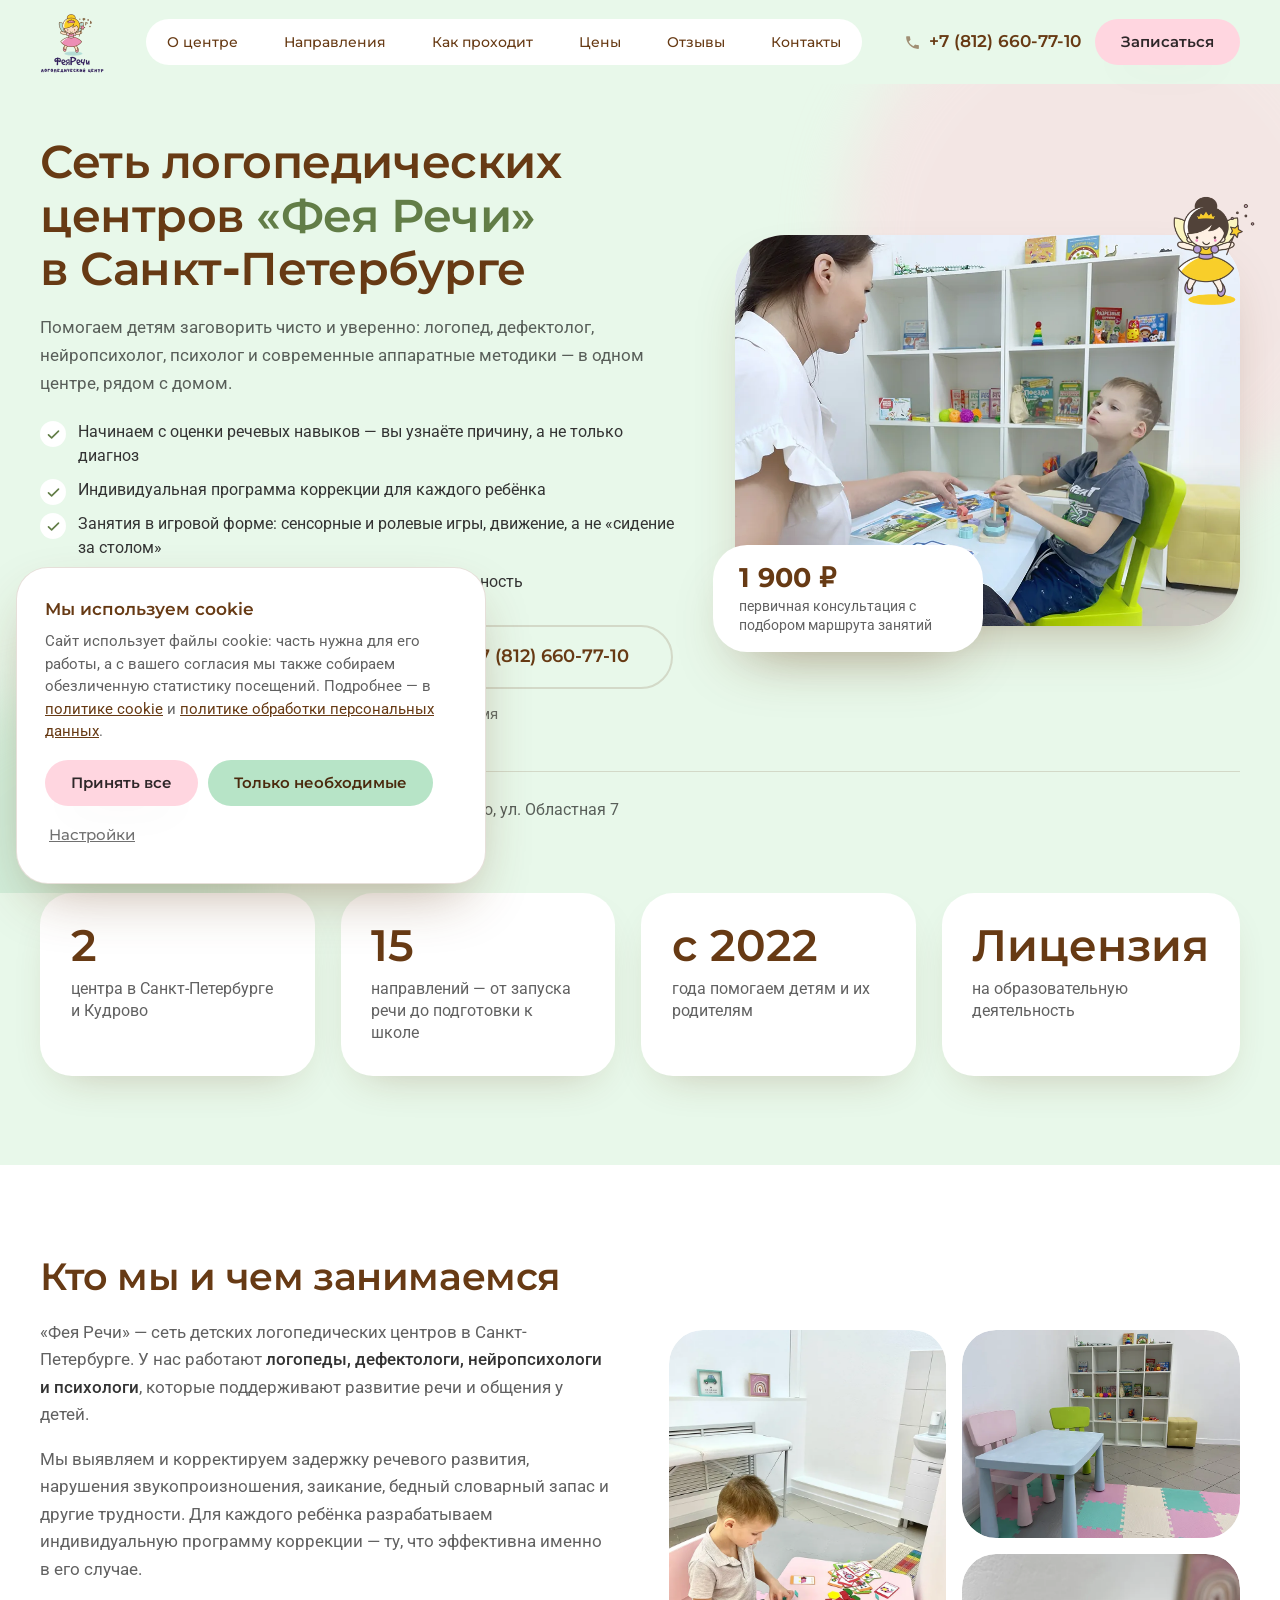
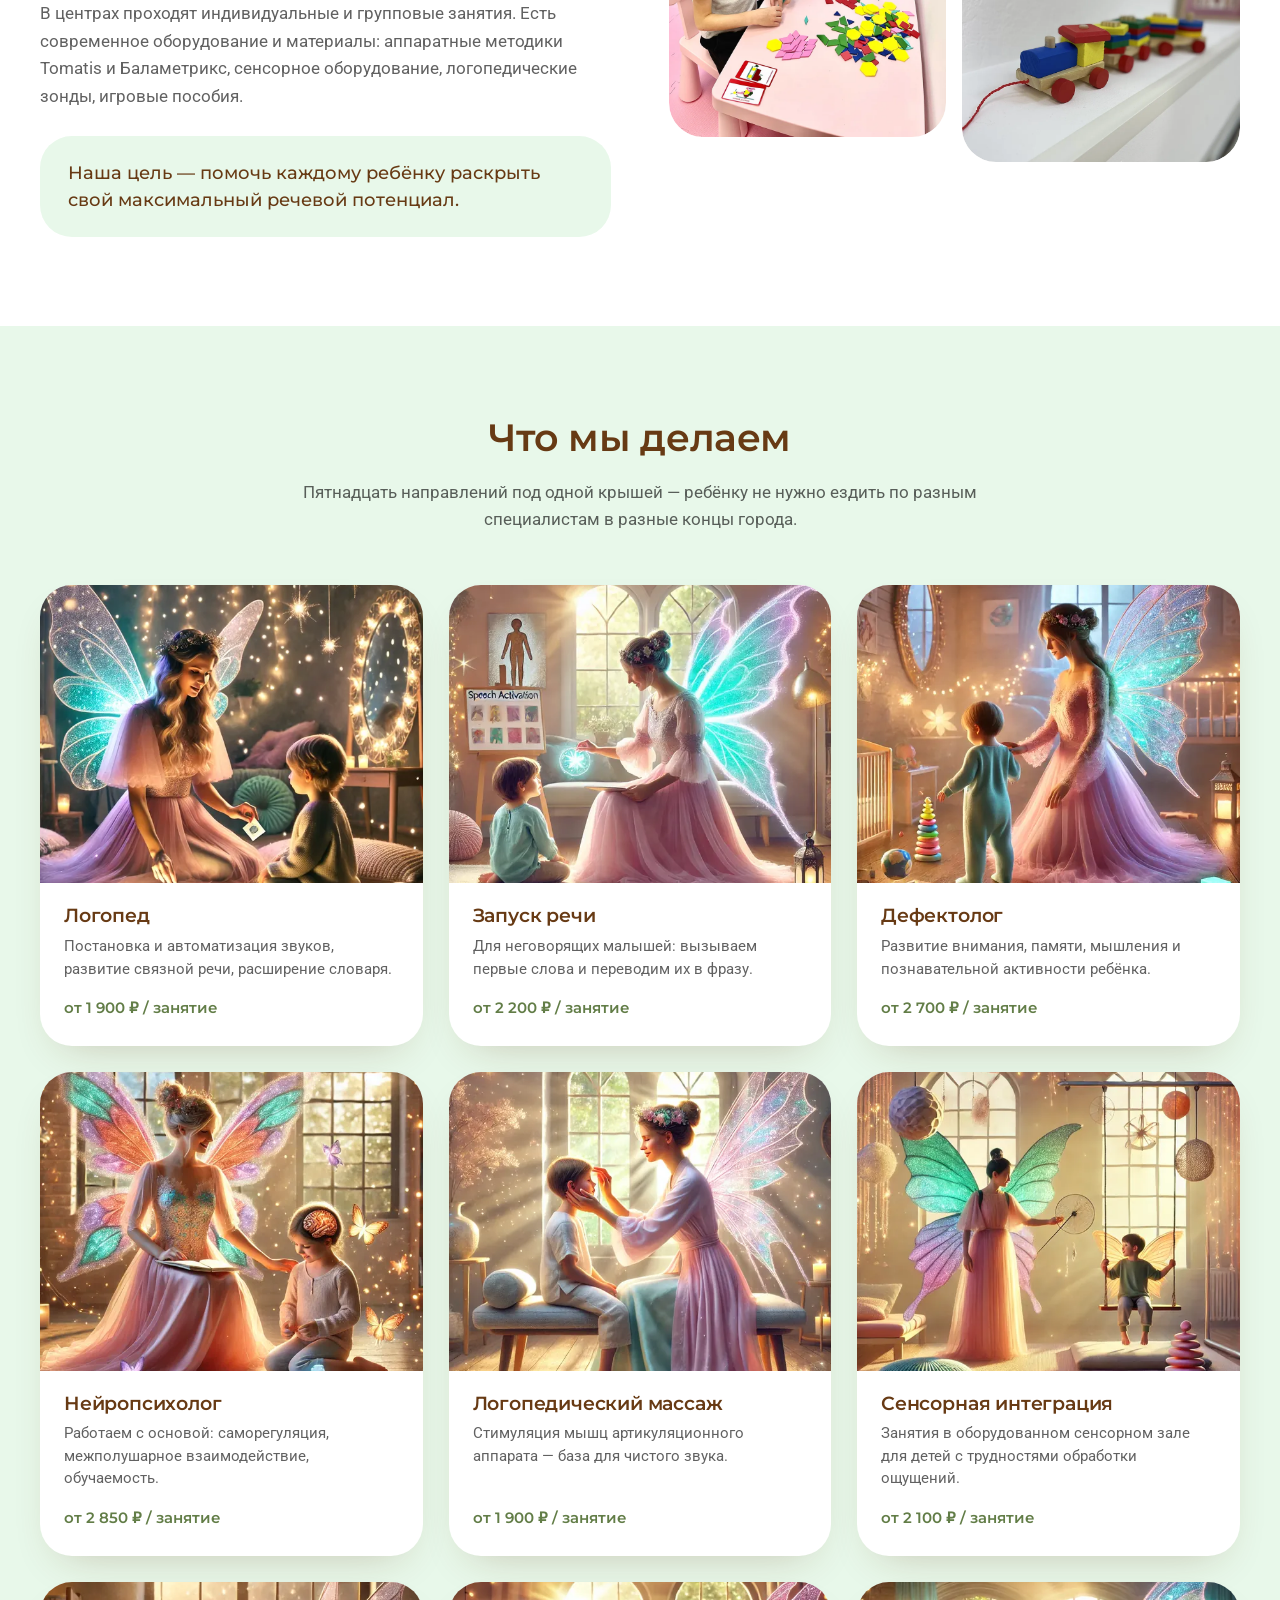
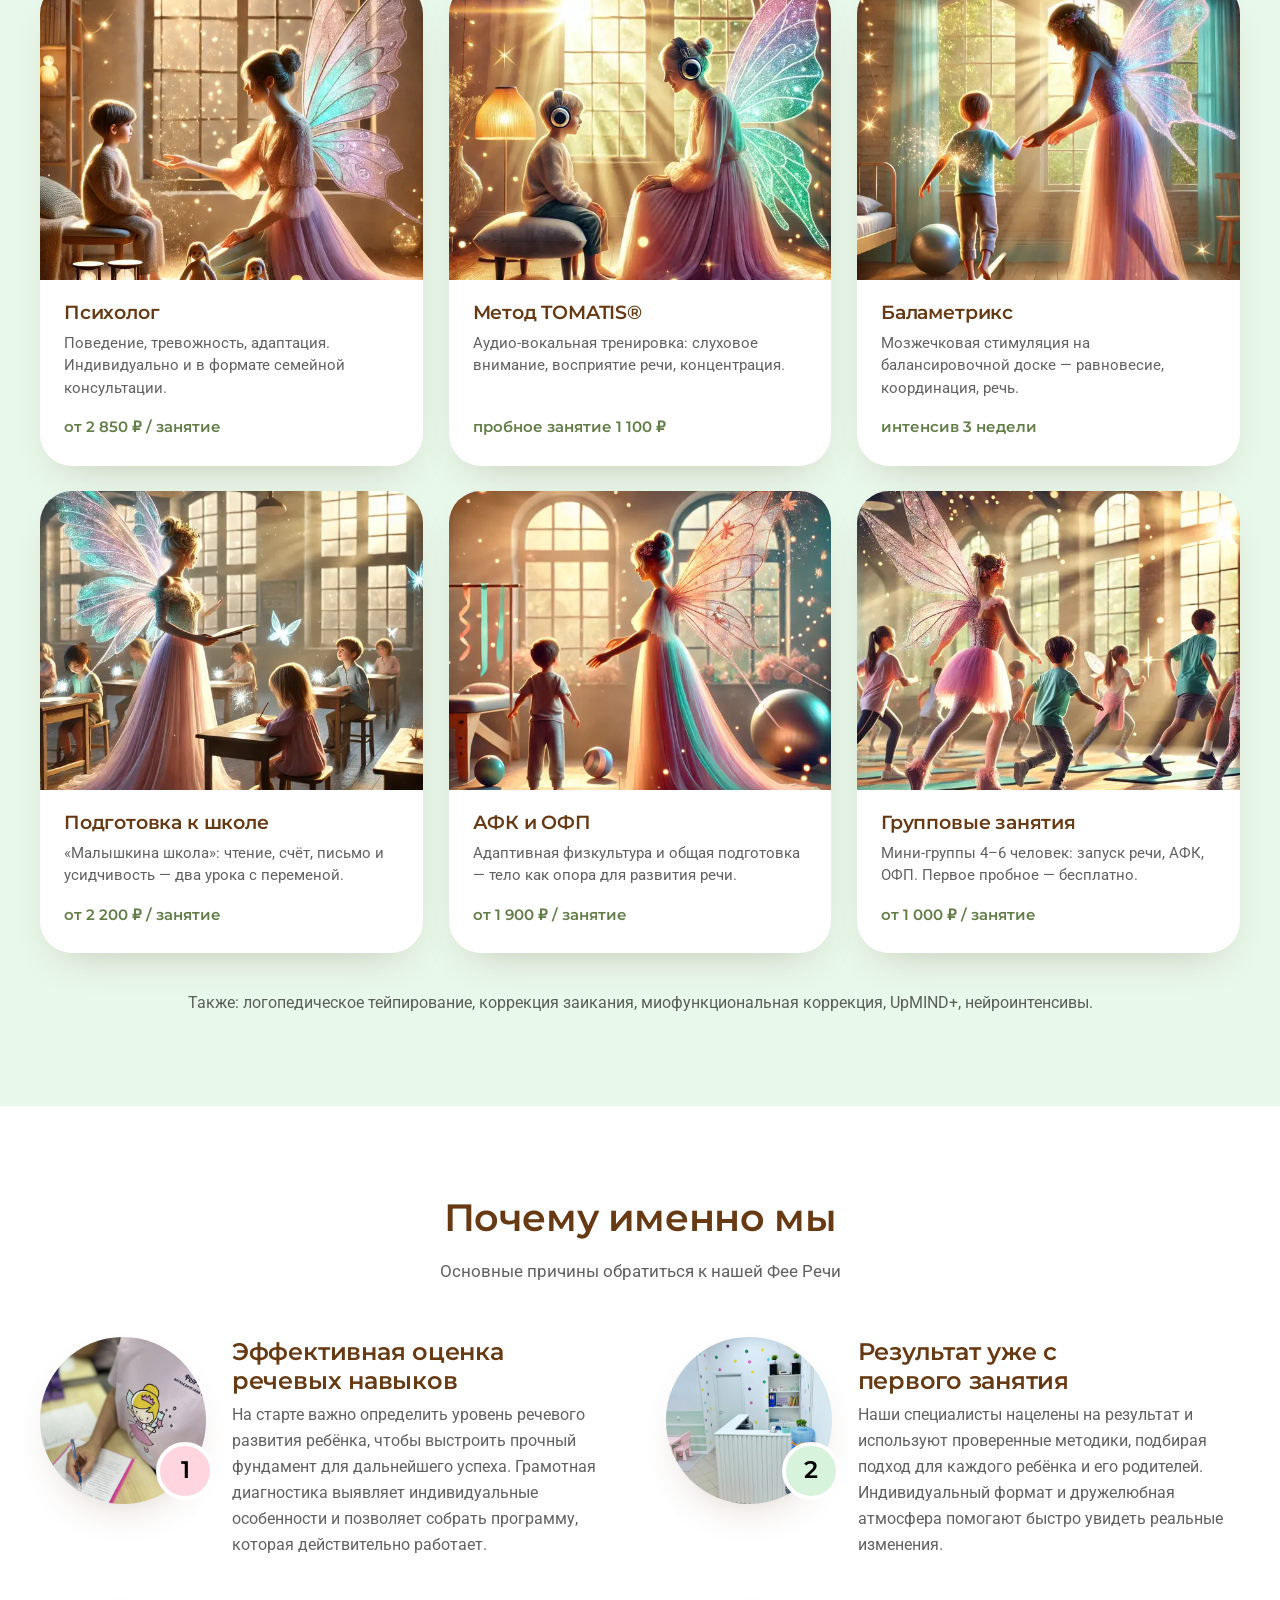
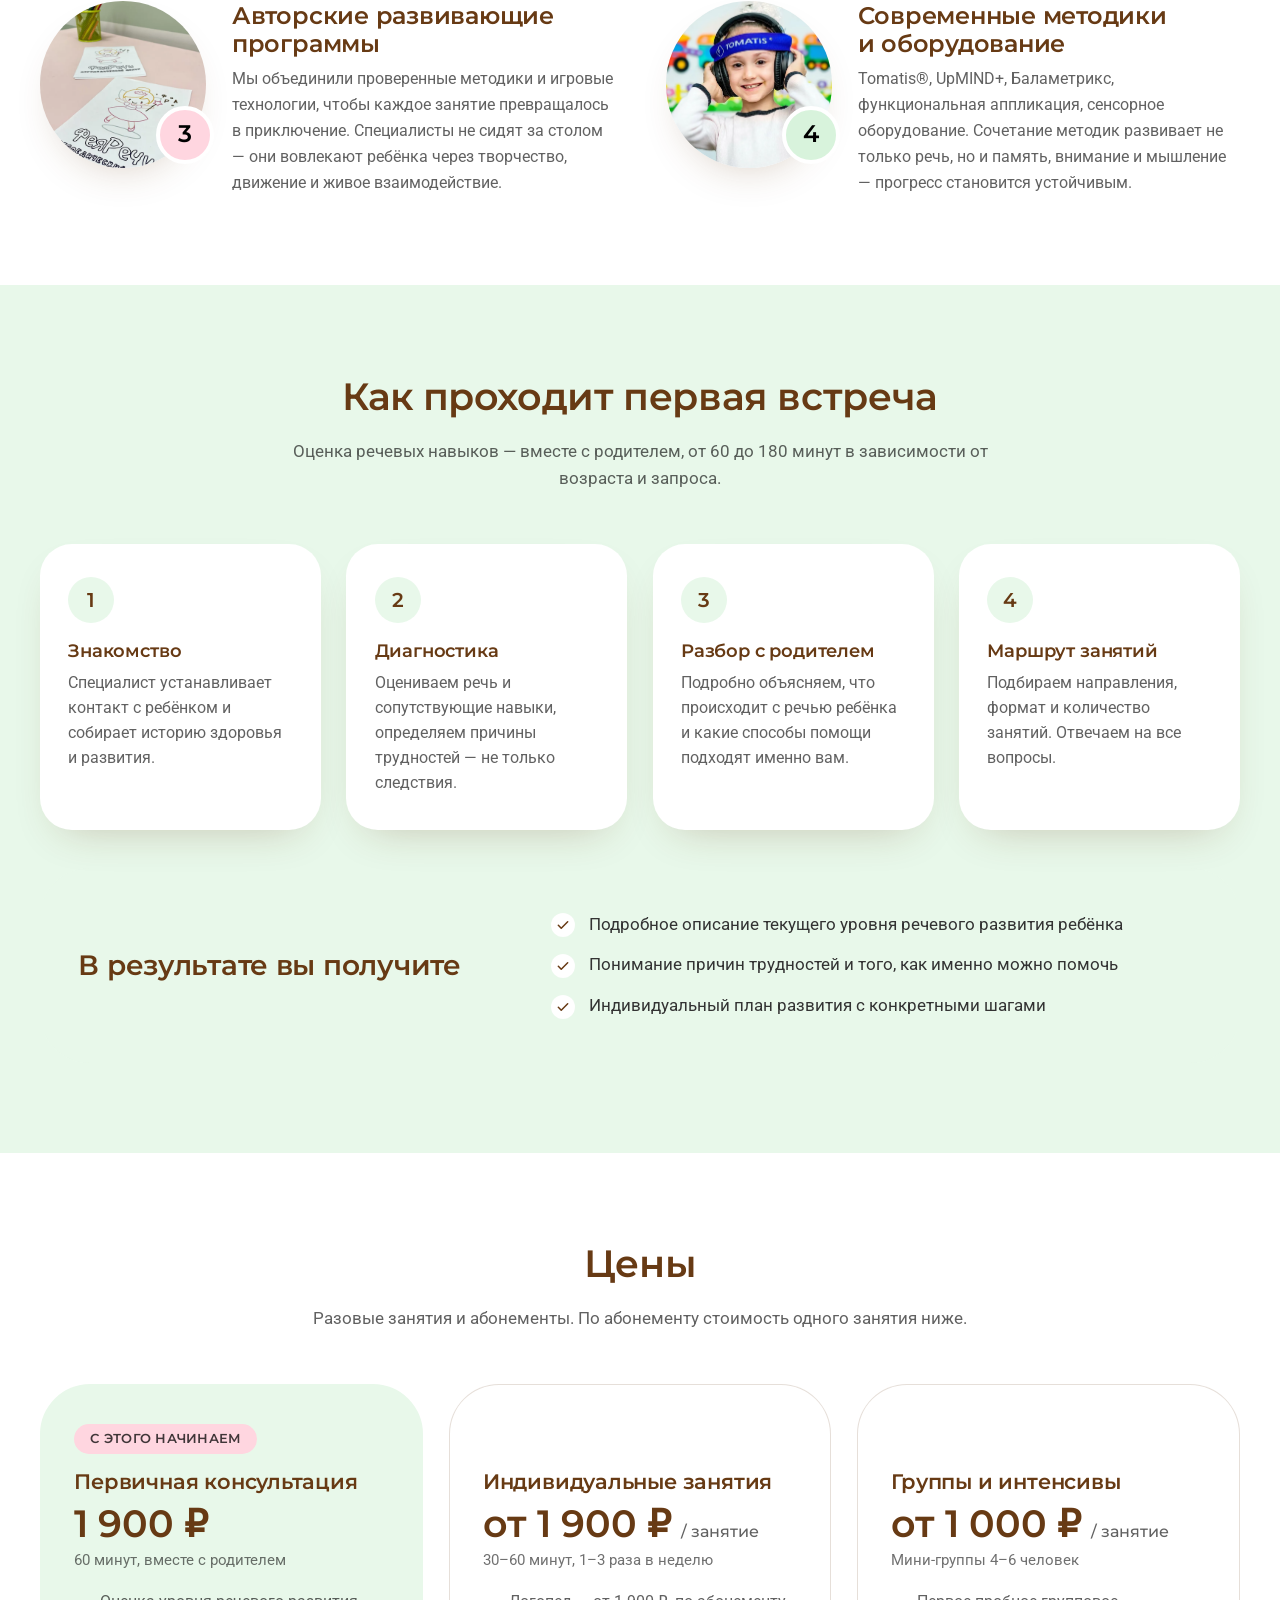
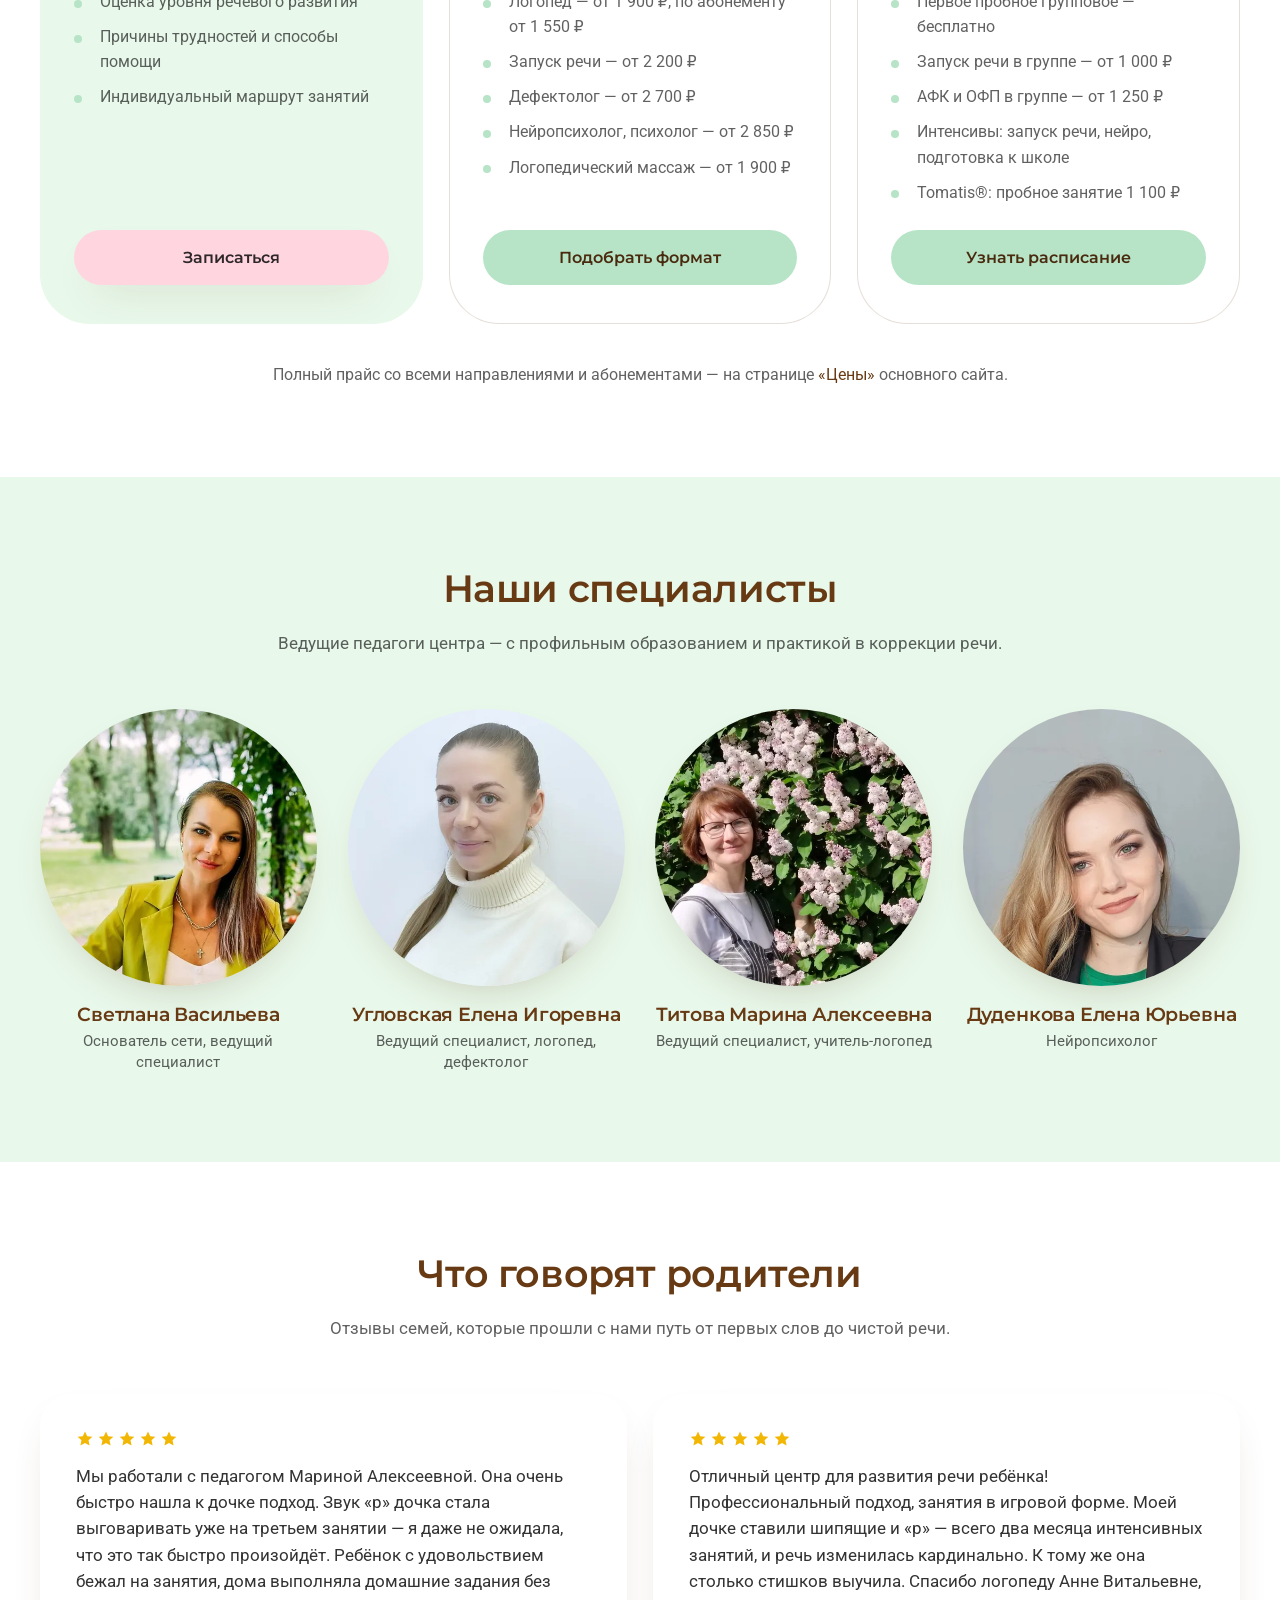
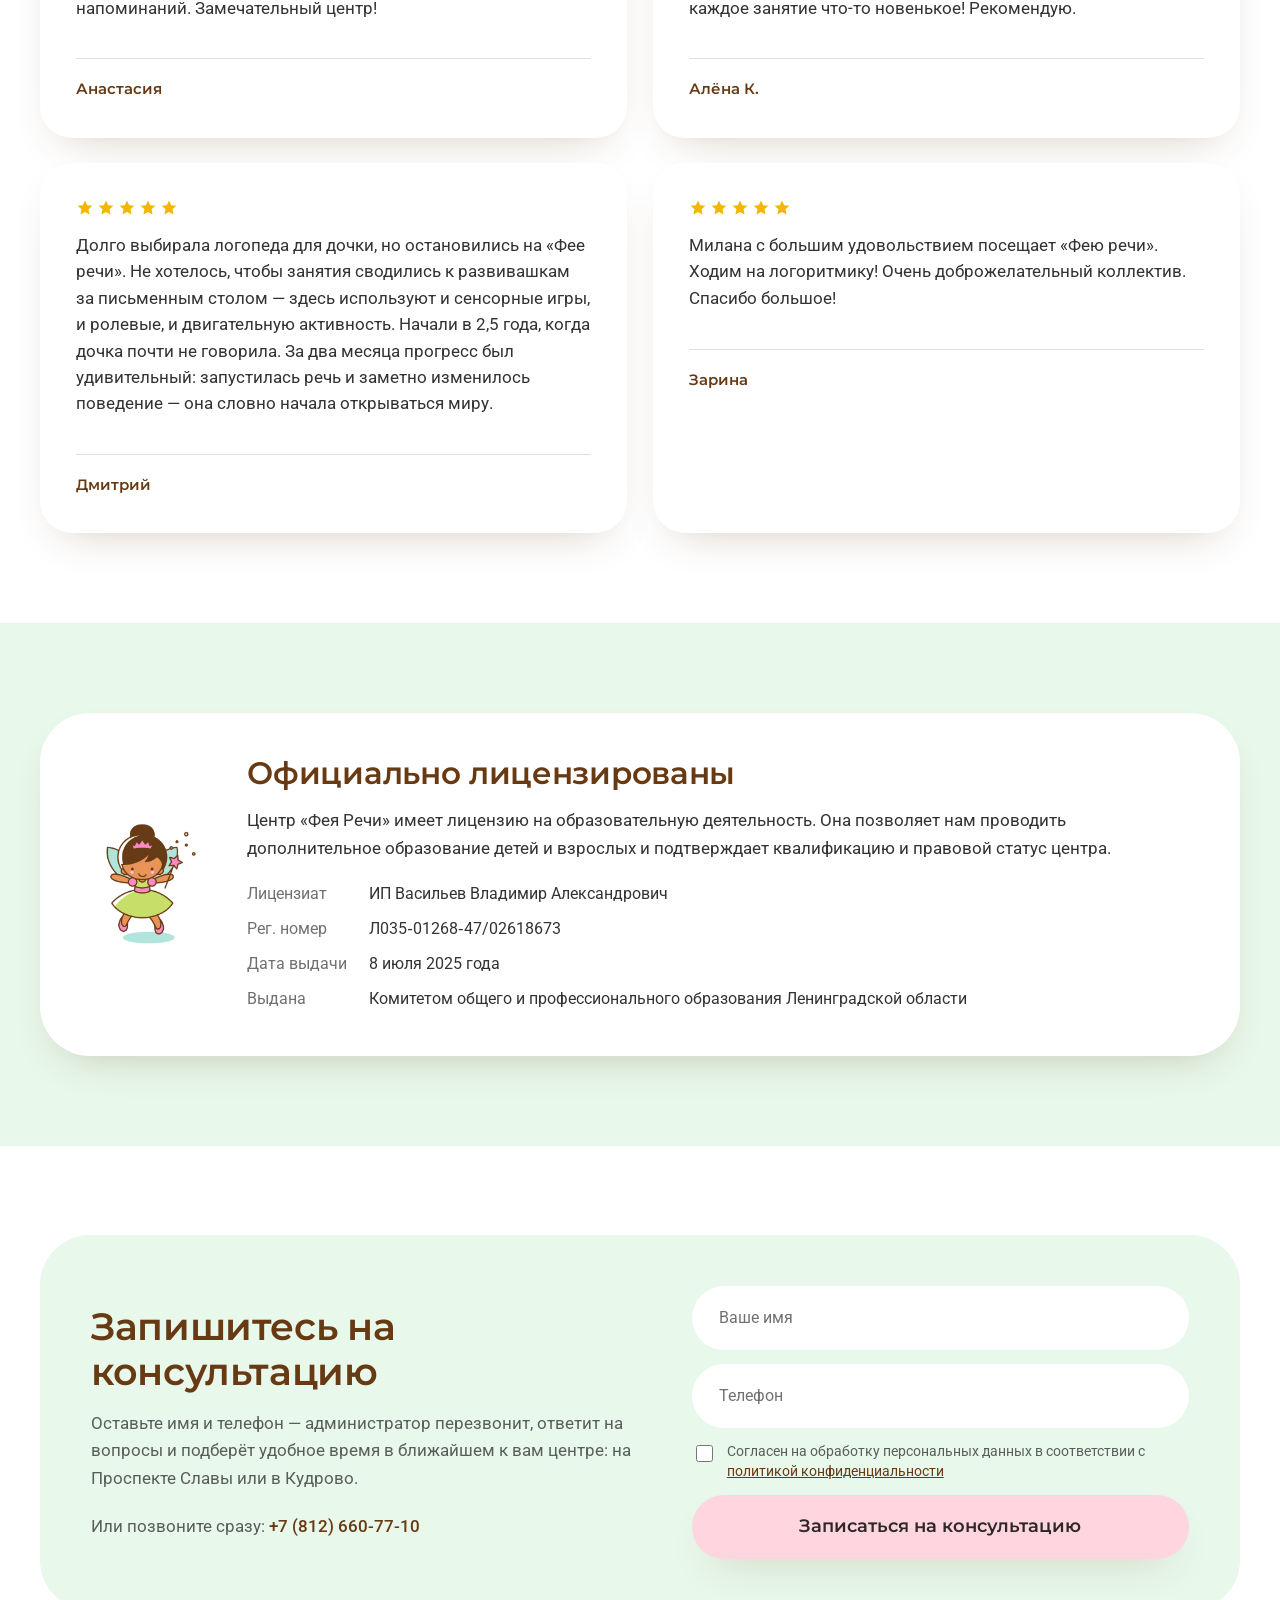
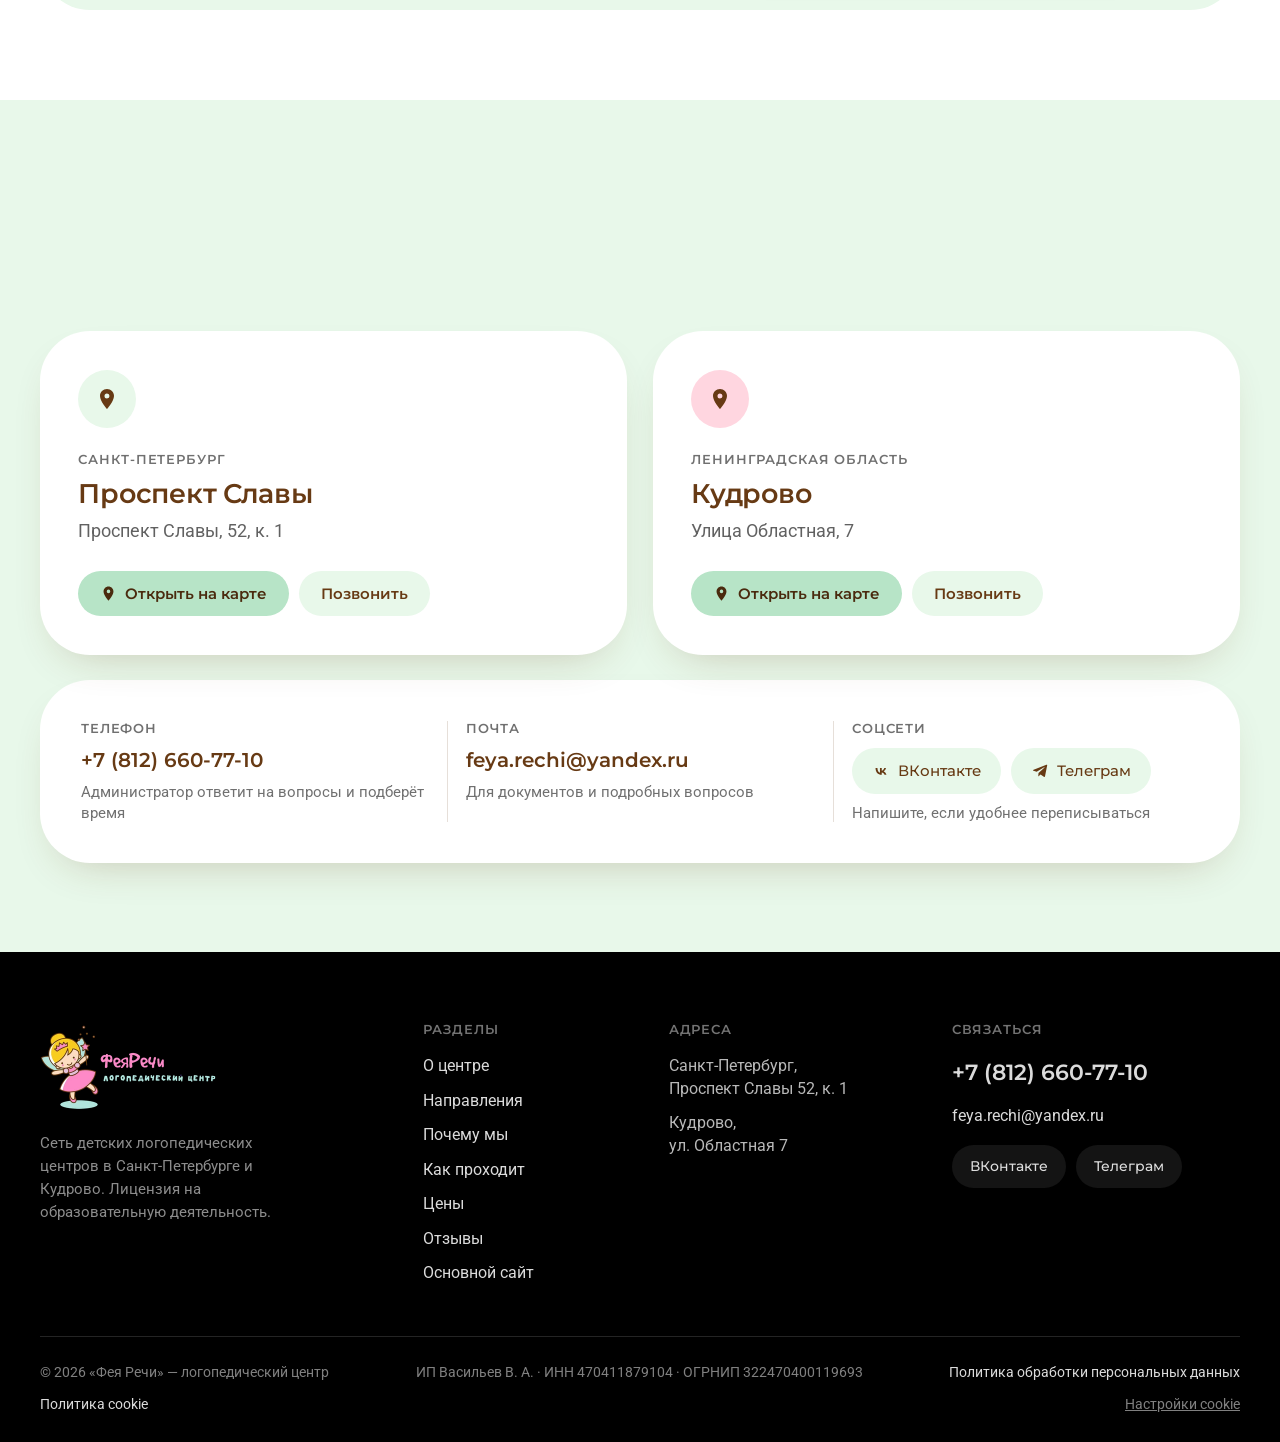
==== commit 4d17ca22: "SEO под logoped-spb.ru, cookie-баннер и страницы политик SEO. Мета переписаны под домен: title, desc" ====
--- a/index.html
+++ b/index.html
@@ -3,21 +3,485 @@
 <head>
 <meta charset="utf-8">
 <meta name="viewport" content="width=device-width, initial-scale=1">
-<title>Логопедический центр «Фея Речи» — СПб и Кудрово | Запись на консультацию</title>
-<meta name="description" content="Сеть логопедических центров «Фея Речи»: логопед, дефектолог, нейропсихолог, психолог, запуск речи, Tomatis, сенсорная интеграция. Два центра — Проспект Славы и Кудрово. Официальная лицензия.">
-<!-- ДЕМО НА GITHUB PAGES: закрыто от индексации, чтобы не дублировать fairy-speech.ru.
-     При переносе на боевой домен эту строку и robots.txt нужно удалить. -->
-<meta name="robots" content="noindex, nofollow">
+<title>Логопед в СПб и Кудрово — детский центр «Фея Речи»</title>
+<meta name="description" content="Детский логопедический центр «Фея Речи»: логопед, дефектолог, нейропсихолог, запуск речи, Tomatis. Два центра — Проспект Славы и Кудрово. Консультация 1900 ₽.">
+<link rel="canonical" href="https://logoped-spb.ru/">
+<meta name="robots" content="index, follow, max-image-preview:large, max-snippet:-1, max-video-preview:-1">
 <meta name="theme-color" content="#E8F8EA">
-<link rel="icon" href="assets/img/favicon.png">
+<link rel="icon" href="assets/img/favicon.png" sizes="64x64">
+<link rel="apple-touch-icon" href="assets/img/favicon.png">
+
 <meta property="og:type" content="website">
 <meta property="og:locale" content="ru_RU">
-<meta property="og:title" content="Логопедический центр «Фея Речи» — СПб и Кудрово">
-<meta property="og:description" content="Помогаем детям заговорить: логопед, дефектолог, нейропсихолог, запуск речи, Tomatis. Два центра в Санкт-Петербурге. Официальная лицензия.">
-<meta property="og:image" content="assets/img/hero.webp">
+<meta property="og:site_name" content="«Фея Речи» — логопедический центр">
+<meta property="og:url" content="https://logoped-spb.ru/">
+<meta property="og:title" content="Логопед в СПб и Кудрово — детский центр «Фея Речи»">
+<meta property="og:description" content="Детский логопедический центр «Фея Речи»: логопед, дефектолог, нейропсихолог, запуск речи, Tomatis. Два центра — Проспект Славы и Кудрово. Консультация 1900 ₽.">
+<meta property="og:image" content="https://logoped-spb.ru/assets/img/og-image.jpg">
+<meta property="og:image:type" content="image/jpeg">
+<meta property="og:image:width" content="1200">
+<meta property="og:image:height" content="630">
+<meta property="og:image:alt" content="Логопед центра «Фея Речи» на занятии с ребёнком">
+
+<meta name="twitter:card" content="summary_large_image">
+<meta name="twitter:title" content="Логопед в СПб и Кудрово — детский центр «Фея Речи»">
+<meta name="twitter:description" content="Детский логопедический центр «Фея Речи»: логопед, дефектолог, нейропсихолог, запуск речи, Tomatis. Два центра — Проспект Славы и Кудрово. Консультация 1900 ₽.">
+<meta name="twitter:image" content="https://logoped-spb.ru/assets/img/og-image.jpg">
+
 <link rel="preload" href="assets/fonts/montserrat-cyrillic.woff2" as="font" type="font/woff2" crossorigin>
 <link rel="preload" href="assets/fonts/roboto-cyrillic.woff2" as="font" type="font/woff2" crossorigin>
+<script>
+/* Демо-копия на github.io закрыта от поисковиков, чтобы не соперничать
+   с боевым доменом. На logoped-spb.ru этот код ничего не делает. */
+if (location.hostname.indexOf('github.io') !== -1) {
+  document.head.insertAdjacentHTML('beforeend',
+    '<meta name="robots" content="noindex, nofollow">');
+}
+</script>
 <link rel="stylesheet" href="assets/style.css">
+<script src="assets/cookie.js" defer></script>
+
+<script type="application/ld+json">
+{
+  "@context": "https://schema.org",
+  "@graph": [
+    {
+      "@type": "WebSite",
+      "@id": "https://logoped-spb.ru/#website",
+      "url": "https://logoped-spb.ru/",
+      "name": "«Фея Речи» — логопедический центр",
+      "inLanguage": "ru-RU",
+      "publisher": {
+        "@id": "https://logoped-spb.ru/#org"
+      }
+    },
+    {
+      "@type": [
+        "Organization",
+        "EducationalOrganization"
+      ],
+      "@id": "https://logoped-spb.ru/#org",
+      "name": "Логопедический центр «Фея Речи»",
+      "alternateName": "Фея Речи",
+      "description": "Сеть детских логопедических центров в Санкт-Петербурге и Кудрово. Логопеды, дефектологи, нейропсихологи и психологи: диагностика речи, запуск речи, коррекция звукопроизношения и заикания, аппаратные методики Tomatis и Баламетрикс, сенсорная интеграция, подготовка к школе.",
+      "url": "https://logoped-spb.ru/",
+      "logo": {
+        "@type": "ImageObject",
+        "url": "https://logoped-spb.ru/assets/img/logo.webp",
+        "width": 256,
+        "height": 248
+      },
+      "image": "https://logoped-spb.ru/assets/img/og-image.jpg",
+      "telephone": "+7-812-660-77-10",
+      "email": "feya.rechi@yandex.ru",
+      "sameAs": [
+        "https://fairy-speech.ru/",
+        "https://vk.com/fairy.speech",
+        "https://t.me/feyarechi"
+      ],
+      "founder": {
+        "@type": "Person",
+        "name": "Светлана Васильева"
+      },
+      "location": [
+        {
+          "@id": "https://logoped-spb.ru/#branch-slavy"
+        },
+        {
+          "@id": "https://logoped-spb.ru/#branch-kudrovo"
+        }
+      ],
+      "areaServed": [
+        {
+          "@type": "City",
+          "name": "Санкт-Петербург"
+        },
+        {
+          "@type": "City",
+          "name": "Кудрово"
+        }
+      ],
+      "knowsLanguage": "ru",
+      "hasCredential": {
+        "@type": "EducationalOccupationalCredential",
+        "credentialCategory": "Лицензия на образовательную деятельность",
+        "identifier": "Л035-01268-47/02618673",
+        "dateCreated": "2025-07-08",
+        "recognizedBy": {
+          "@type": "GovernmentOrganization",
+          "name": "Комитет общего и профессионального образования Ленинградской области"
+        }
+      },
+      "contactPoint": {
+        "@type": "ContactPoint",
+        "telephone": "+7-812-660-77-10",
+        "contactType": "reservations",
+        "areaServed": "RU",
+        "availableLanguage": "Russian"
+      }
+    },
+    {
+      "@type": [
+        "LocalBusiness",
+        "EducationalOrganization"
+      ],
+      "@id": "https://logoped-spb.ru/#branch-slavy",
+      "name": "«Фея Речи» — Проспект Славы",
+      "branchOf": {
+        "@id": "https://logoped-spb.ru/#org"
+      },
+      "parentOrganization": {
+        "@id": "https://logoped-spb.ru/#org"
+      },
+      "url": "https://logoped-spb.ru/#kontakty",
+      "telephone": "+7-812-660-77-10",
+      "email": "feya.rechi@yandex.ru",
+      "image": "https://logoped-spb.ru/assets/img/og-image.jpg",
+      "address": {
+        "@type": "PostalAddress",
+        "streetAddress": "Проспект Славы, 52, к. 1",
+        "addressLocality": "Санкт-Петербург",
+        "addressCountry": "RU"
+      },
+      "priceRange": "1000–4600 ₽",
+      "currenciesAccepted": "RUB"
+    },
+    {
+      "@type": [
+        "LocalBusiness",
+        "EducationalOrganization"
+      ],
+      "@id": "https://logoped-spb.ru/#branch-kudrovo",
+      "name": "«Фея Речи» — Кудрово",
+      "branchOf": {
+        "@id": "https://logoped-spb.ru/#org"
+      },
+      "parentOrganization": {
+        "@id": "https://logoped-spb.ru/#org"
+      },
+      "url": "https://logoped-spb.ru/#kontakty",
+      "telephone": "+7-812-660-77-10",
+      "email": "feya.rechi@yandex.ru",
+      "image": "https://logoped-spb.ru/assets/img/og-image.jpg",
+      "address": {
+        "@type": "PostalAddress",
+        "streetAddress": "Улица Областная, 7",
+        "addressLocality": "Кудрово",
+        "addressCountry": "RU",
+        "addressRegion": "Ленинградская область"
+      },
+      "priceRange": "1000–4600 ₽",
+      "currenciesAccepted": "RUB"
+    },
+    {
+      "@type": "WebPage",
+      "@id": "https://logoped-spb.ru/#webpage",
+      "url": "https://logoped-spb.ru/",
+      "name": "Логопед в СПб и Кудрово — детский центр «Фея Речи»",
+      "description": "Детский логопедический центр «Фея Речи»: логопед, дефектолог, нейропсихолог, запуск речи, Tomatis. Два центра — Проспект Славы и Кудрово. Консультация 1900 ₽.",
+      "inLanguage": "ru-RU",
+      "isPartOf": {
+        "@id": "https://logoped-spb.ru/#website"
+      },
+      "about": {
+        "@id": "https://logoped-spb.ru/#org"
+      },
+      "primaryImageOfPage": {
+        "@type": "ImageObject",
+        "url": "https://logoped-spb.ru/assets/img/og-image.jpg"
+      }
+    },
+    {
+      "@type": "Service",
+      "name": "Логопед",
+      "description": "Постановка и автоматизация звуков, развитие связной речи, расширение словаря.",
+      "serviceType": "Логопед",
+      "provider": {
+        "@id": "https://logoped-spb.ru/#org"
+      },
+      "areaServed": [
+        {
+          "@type": "City",
+          "name": "Санкт-Петербург"
+        },
+        {
+          "@type": "City",
+          "name": "Кудрово"
+        }
+      ],
+      "offers": {
+        "@type": "Offer",
+        "price": "1900",
+        "priceCurrency": "RUB",
+        "availability": "https://schema.org/InStock",
+        "url": "https://logoped-spb.ru/#ceny",
+        "priceSpecification": {
+          "@type": "UnitPriceSpecification",
+          "price": "1900",
+          "priceCurrency": "RUB",
+          "unitText": "занятие"
+        }
+      }
+    },
+    {
+      "@type": "Service",
+      "name": "Запуск речи",
+      "description": "Для неговорящих малышей: вызываем первые слова и переводим их в фразу.",
+      "serviceType": "Запуск речи",
+      "provider": {
+        "@id": "https://logoped-spb.ru/#org"
+      },
+      "areaServed": [
+        {
+          "@type": "City",
+          "name": "Санкт-Петербург"
+        },
+        {
+          "@type": "City",
+          "name": "Кудрово"
+        }
+      ],
+      "offers": {
+        "@type": "Offer",
+        "price": "2200",
+        "priceCurrency": "RUB",
+        "availability": "https://schema.org/InStock",
+        "url": "https://logoped-spb.ru/#ceny",
+        "priceSpecification": {
+          "@type": "UnitPriceSpecification",
+          "price": "2200",
+          "priceCurrency": "RUB",
+          "unitText": "занятие"
+        }
+      }
+    },
+    {
+      "@type": "Service",
+      "name": "Дефектолог",
+      "description": "Развитие внимания, памяти, мышления и познавательной активности ребёнка.",
+      "serviceType": "Дефектолог",
+      "provider": {
+        "@id": "https://logoped-spb.ru/#org"
+      },
+      "areaServed": [
+        {
+          "@type": "City",
+          "name": "Санкт-Петербург"
+        },
+        {
+          "@type": "City",
+          "name": "Кудрово"
+        }
+      ],
+      "offers": {
+        "@type": "Offer",
+        "price": "2700",
+        "priceCurrency": "RUB",
+        "availability": "https://schema.org/InStock",
+        "url": "https://logoped-spb.ru/#ceny",
+        "priceSpecification": {
+          "@type": "UnitPriceSpecification",
+          "price": "2700",
+          "priceCurrency": "RUB",
+          "unitText": "занятие"
+        }
+      }
+    },
+    {
+      "@type": "Service",
+      "name": "Нейропсихолог",
+      "description": "Саморегуляция, межполушарное взаимодействие, обучаемость.",
+      "serviceType": "Нейропсихолог",
+      "provider": {
+        "@id": "https://logoped-spb.ru/#org"
+      },
+      "areaServed": [
+        {
+          "@type": "City",
+          "name": "Санкт-Петербург"
+        },
+        {
+          "@type": "City",
+          "name": "Кудрово"
+        }
+      ],
+      "offers": {
+        "@type": "Offer",
+        "price": "2850",
+        "priceCurrency": "RUB",
+        "availability": "https://schema.org/InStock",
+        "url": "https://logoped-spb.ru/#ceny",
+        "priceSpecification": {
+          "@type": "UnitPriceSpecification",
+          "price": "2850",
+          "priceCurrency": "RUB",
+          "unitText": "занятие"
+        }
+      }
+    },
+    {
+      "@type": "Service",
+      "name": "Логопедический массаж",
+      "description": "Стимуляция мышц артикуляционного аппарата.",
+      "serviceType": "Логопедический массаж",
+      "provider": {
+        "@id": "https://logoped-spb.ru/#org"
+      },
+      "areaServed": [
+        {
+          "@type": "City",
+          "name": "Санкт-Петербург"
+        },
+        {
+          "@type": "City",
+          "name": "Кудрово"
+        }
+      ],
+      "offers": {
+        "@type": "Offer",
+        "price": "1900",
+        "priceCurrency": "RUB",
+        "availability": "https://schema.org/InStock",
+        "url": "https://logoped-spb.ru/#ceny",
+        "priceSpecification": {
+          "@type": "UnitPriceSpecification",
+          "price": "1900",
+          "priceCurrency": "RUB",
+          "unitText": "занятие"
+        }
+      }
+    },
+    {
+      "@type": "Service",
+      "name": "Сенсорная интеграция",
+      "description": "Занятия в оборудованном сенсорном зале.",
+      "serviceType": "Сенсорная интеграция",
+      "provider": {
+        "@id": "https://logoped-spb.ru/#org"
+      },
+      "areaServed": [
+        {
+          "@type": "City",
+          "name": "Санкт-Петербург"
+        },
+        {
+          "@type": "City",
+          "name": "Кудрово"
+        }
+      ],
+      "offers": {
+        "@type": "Offer",
+        "price": "2100",
+        "priceCurrency": "RUB",
+        "availability": "https://schema.org/InStock",
+        "url": "https://logoped-spb.ru/#ceny",
+        "priceSpecification": {
+          "@type": "UnitPriceSpecification",
+          "price": "2100",
+          "priceCurrency": "RUB",
+          "unitText": "занятие"
+        }
+      }
+    },
+    {
+      "@type": "Service",
+      "name": "Психолог",
+      "description": "Поведение, тревожность, адаптация — индивидуально и с семьёй.",
+      "serviceType": "Психолог",
+      "provider": {
+        "@id": "https://logoped-spb.ru/#org"
+      },
+      "areaServed": [
+        {
+          "@type": "City",
+          "name": "Санкт-Петербург"
+        },
+        {
+          "@type": "City",
+          "name": "Кудрово"
+        }
+      ],
+      "offers": {
+        "@type": "Offer",
+        "price": "2850",
+        "priceCurrency": "RUB",
+        "availability": "https://schema.org/InStock",
+        "url": "https://logoped-spb.ru/#ceny",
+        "priceSpecification": {
+          "@type": "UnitPriceSpecification",
+          "price": "2850",
+          "priceCurrency": "RUB",
+          "unitText": "занятие"
+        }
+      }
+    },
+    {
+      "@type": "Service",
+      "name": "Подготовка к школе",
+      "description": "Чтение, счёт, письмо и усидчивость: два урока с переменой.",
+      "serviceType": "Подготовка к школе",
+      "provider": {
+        "@id": "https://logoped-spb.ru/#org"
+      },
+      "areaServed": [
+        {
+          "@type": "City",
+          "name": "Санкт-Петербург"
+        },
+        {
+          "@type": "City",
+          "name": "Кудрово"
+        }
+      ],
+      "offers": {
+        "@type": "Offer",
+        "price": "2200",
+        "priceCurrency": "RUB",
+        "availability": "https://schema.org/InStock",
+        "url": "https://logoped-spb.ru/#ceny",
+        "priceSpecification": {
+          "@type": "UnitPriceSpecification",
+          "price": "2200",
+          "priceCurrency": "RUB",
+          "unitText": "занятие"
+        }
+      }
+    },
+    {
+      "@type": "Service",
+      "name": "Первичная консультация",
+      "description": "Оценка речевых навыков вместе с родителем, 60 минут, с подбором маршрута занятий.",
+      "serviceType": "Первичная консультация",
+      "provider": {
+        "@id": "https://logoped-spb.ru/#org"
+      },
+      "areaServed": [
+        {
+          "@type": "City",
+          "name": "Санкт-Петербург"
+        },
+        {
+          "@type": "City",
+          "name": "Кудрово"
+        }
+      ],
+      "offers": {
+        "@type": "Offer",
+        "price": "1900",
+        "priceCurrency": "RUB",
+        "availability": "https://schema.org/InStock",
+        "url": "https://logoped-spb.ru/#ceny",
+        "priceSpecification": {
+          "@type": "UnitPriceSpecification",
+          "price": "1900",
+          "priceCurrency": "RUB",
+          "unitText": "консультация"
+        }
+      }
+    }
+  ]
+}
+</script>
 </head>
 <body>
 
@@ -613,7 +1077,7 @@
         <label class="form__agree">
           <input type="checkbox" name="agree" required>
           <span>Согласен на обработку персональных данных в соответствии с
-            <a href="https://fairy-speech.ru/privacy-policy/">политикой конфиденциальности</a></span>
+            <a href="privacy-policy.html">политикой конфиденциальности</a></span>
         </label>
 
         <button class="btn btn--primary btn--wide btn--lg" type="submit">Записаться на консультацию</button>
@@ -739,7 +1203,9 @@
     <div class="footer__bottom">
       <span>© 2026 «Фея Речи» — логопедический центр</span>
       <span>ИП Васильев В. А. · ИНН 470411879104 · ОГРНИП 322470400119693</span>
-      <a href="https://fairy-speech.ru/privacy-policy/">Политика обработки персональных данных</a>
+      <a href="privacy-policy.html">Политика обработки персональных данных</a>
+      <a href="cookie-policy.html">Политика cookie</a>
+      <button class="footer__cookie" type="button" data-cookie="settings">Настройки cookie</button>
     </div>
   </div>
 </footer>
@@ -750,9 +1216,42 @@
   <a class="btn btn--primary" href="#zapis">Записаться</a>
 </div>
 
+
+<!-- ==================== COOKIE ==================== -->
+<div class="cookie" id="cookie" hidden>
+  <div class="cookie__box" role="dialog" aria-labelledby="cookie-title" aria-describedby="cookie-text">
+    <p class="cookie__title" id="cookie-title">Мы используем cookie</p>
+    <p class="cookie__text" id="cookie-text">
+      Сайт использует файлы cookie: часть нужна для его работы, а с вашего согласия мы также
+      собираем обезличенную статистику посещений. Подробнее — в
+      <a href="cookie-policy.html">политике cookie</a> и
+      <a href="privacy-policy.html">политике обработки персональных данных</a>.
+    </p>
+
+    <div class="cookie__settings" id="cookie-settings" hidden>
+      <label class="cookie__row">
+        <input type="checkbox" checked disabled>
+        <span><b>Необходимые</b> — нужны для работы сайта, отключить нельзя</span>
+      </label>
+      <label class="cookie__row">
+        <input type="checkbox" id="cookie-analytics">
+        <span><b>Аналитика</b> — помогает понять, как посетители пользуются сайтом</span>
+      </label>
+    </div>
+
+    <div class="cookie__actions">
+      <button class="btn btn--primary btn--sm" type="button" data-cookie="all">Принять все</button>
+      <button class="btn btn--mint btn--sm" type="button" data-cookie="necessary">Только необходимые</button>
+      <button class="cookie__link" type="button" data-cookie="settings">Настройки</button>
+      <button class="btn btn--mint btn--sm cookie__save" type="button" data-cookie="save" hidden>Сохранить выбор</button>
+    </div>
+  </div>
+</div>
+
 <script>
 (function(){
   'use strict';
+
 
   /* Мобильное меню */
   var burger = document.getElementById('burger');
--- a/assets/style.css
+++ b/assets/style.css
@@ -43,6 +43,8 @@
 
 /* ---------- База ---------- */
 *,*::before,*::after{box-sizing:border-box}
+/* display в наших правилах перебивает атрибут hidden — возвращаем ему силу */
+[hidden]{display:none!important}
 html{-webkit-text-size-adjust:100%}
 body{
   margin:0;
@@ -87,6 +89,10 @@
 .wrap{width:100%;max-width:var(--container);margin-inline:auto;padding-inline:var(--gutter)}
 .section{padding-block:var(--sec-y)}
 .section--mint{background:var(--mint)}
+/* Первый экран и блок цифр — оба мятные, границы между ними не видно,
+   поэтому нижний отступ героя и верхний отступ секции складывались в пустоту.
+   Секция сразу после героя свой верхний отступ не добавляет. */
+.hero + .section--mint{padding-top:0}
 .section--pink{background:var(--pink-2)}
 .sec-head{max-width:760px;margin:0 auto clamp(34px,4vw,64px);text-align:center}
 .sec-head p{color:var(--ink-2);font-size:clamp(16px,1.3vw,19px);margin-top:.6em}
@@ -495,6 +501,72 @@
   display:flex;flex-wrap:wrap;gap:10px 28px;justify-content:space-between;
   font-size:14px;color:rgba(255,255,255,.5);
 }
+
+/* ---------- Внутренние страницы (политики) ---------- */
+.doc{padding-block:clamp(36px,5vw,72px) clamp(48px,6vw,90px)}
+.doc__wrap{max-width:860px}
+.crumbs{
+  display:flex;flex-wrap:wrap;align-items:center;gap:10px;
+  font-size:14.5px;color:var(--ink-3);margin-bottom:clamp(18px,2.5vw,30px);
+}
+.crumbs span[aria-hidden]{opacity:.5}
+.doc h1{margin-bottom:clamp(22px,3vw,38px)}
+.doc__body{
+  background:var(--white);border-radius:var(--r-card);
+  padding:clamp(28px,3.4vw,56px);box-shadow:var(--shadow-soft);
+}
+.doc__body h2{
+  font-size:clamp(19px,1.8vw,24px);margin-top:1.9em;margin-bottom:.6em;
+}
+.doc__body h2:first-child{margin-top:0}
+.doc__body p{font-size:16px;line-height:1.72;color:var(--ink-2);margin-bottom:.85em}
+.doc__body p b{color:var(--ink);font-weight:500}
+.doc__body a{text-decoration:underline;overflow-wrap:anywhere}
+.doc__body code{
+  font-family:ui-monospace,SFMono-Regular,Menlo,Consolas,monospace;
+  font-size:.92em;background:var(--mint);border-radius:6px;padding:2px 6px;color:var(--brown-deep);
+}
+.doc__back{margin-top:clamp(26px,3vw,40px)}
+
+/* ---------- Cookie-баннер ---------- */
+.cookie{
+  position:fixed;left:0;right:0;bottom:0;z-index:80;
+  padding:16px;display:flex;justify-content:flex-start;pointer-events:none;
+}
+.cookie__box{
+  pointer-events:auto;width:100%;max-width:470px;
+  background:var(--white);border-radius:var(--r-card-sm);
+  padding:clamp(20px,2.2vw,28px);box-shadow:0 24px 60px -20px rgba(103,58,20,.45);
+  border:1px solid var(--line);
+}
+.cookie__title{
+  font-family:Montserrat,sans-serif;font-weight:600;font-size:17px;
+  color:var(--brown);margin:0 0 8px;
+}
+.cookie__text{font-size:14.5px;line-height:1.55;color:var(--ink-2);margin:0 0 16px}
+.cookie__text a{text-decoration:underline}
+.cookie__settings{
+  display:grid;gap:12px;margin:0 0 16px;padding:16px;
+  background:var(--mint);border-radius:18px;
+}
+.cookie__row{display:flex;gap:10px;align-items:flex-start;font-size:14px;line-height:1.45;color:var(--ink-2)}
+.cookie__row input{margin-top:2px;width:17px;height:17px;flex:0 0 auto;accent-color:var(--brown)}
+.cookie__row input:disabled{opacity:.55}
+.cookie__row b{color:var(--ink);font-weight:500}
+.cookie__actions{display:flex;flex-wrap:wrap;gap:10px;align-items:center}
+.cookie__link{
+  background:none;border:none;cursor:pointer;padding:8px 4px;
+  font-family:Montserrat,sans-serif;font-weight:500;font-size:14.5px;
+  color:var(--ink-3);text-decoration:underline;
+}
+.cookie__link:hover{color:var(--brown)}
+
+/* ссылка «Настройки cookie» в подвале */
+.footer__cookie{
+  background:none;border:none;padding:0;cursor:pointer;
+  font:inherit;font-size:14px;color:rgba(255,255,255,.5);text-decoration:underline;
+}
+.footer__cookie:hover{color:#fff}
 
 /* ---------- Липкая полоса на мобильных ---------- */
 .mobile-bar{
@@ -546,6 +618,8 @@
   .footer__grid{grid-template-columns:1fr;gap:28px}
   body{padding-bottom:78px}
   .mobile-bar{display:flex}
+  .cookie{padding-bottom:calc(78px + env(safe-area-inset-bottom))}
+  .cookie__box{max-width:none}
 }
 @media (max-width:900px){
   .prices{grid-template-columns:1fr}
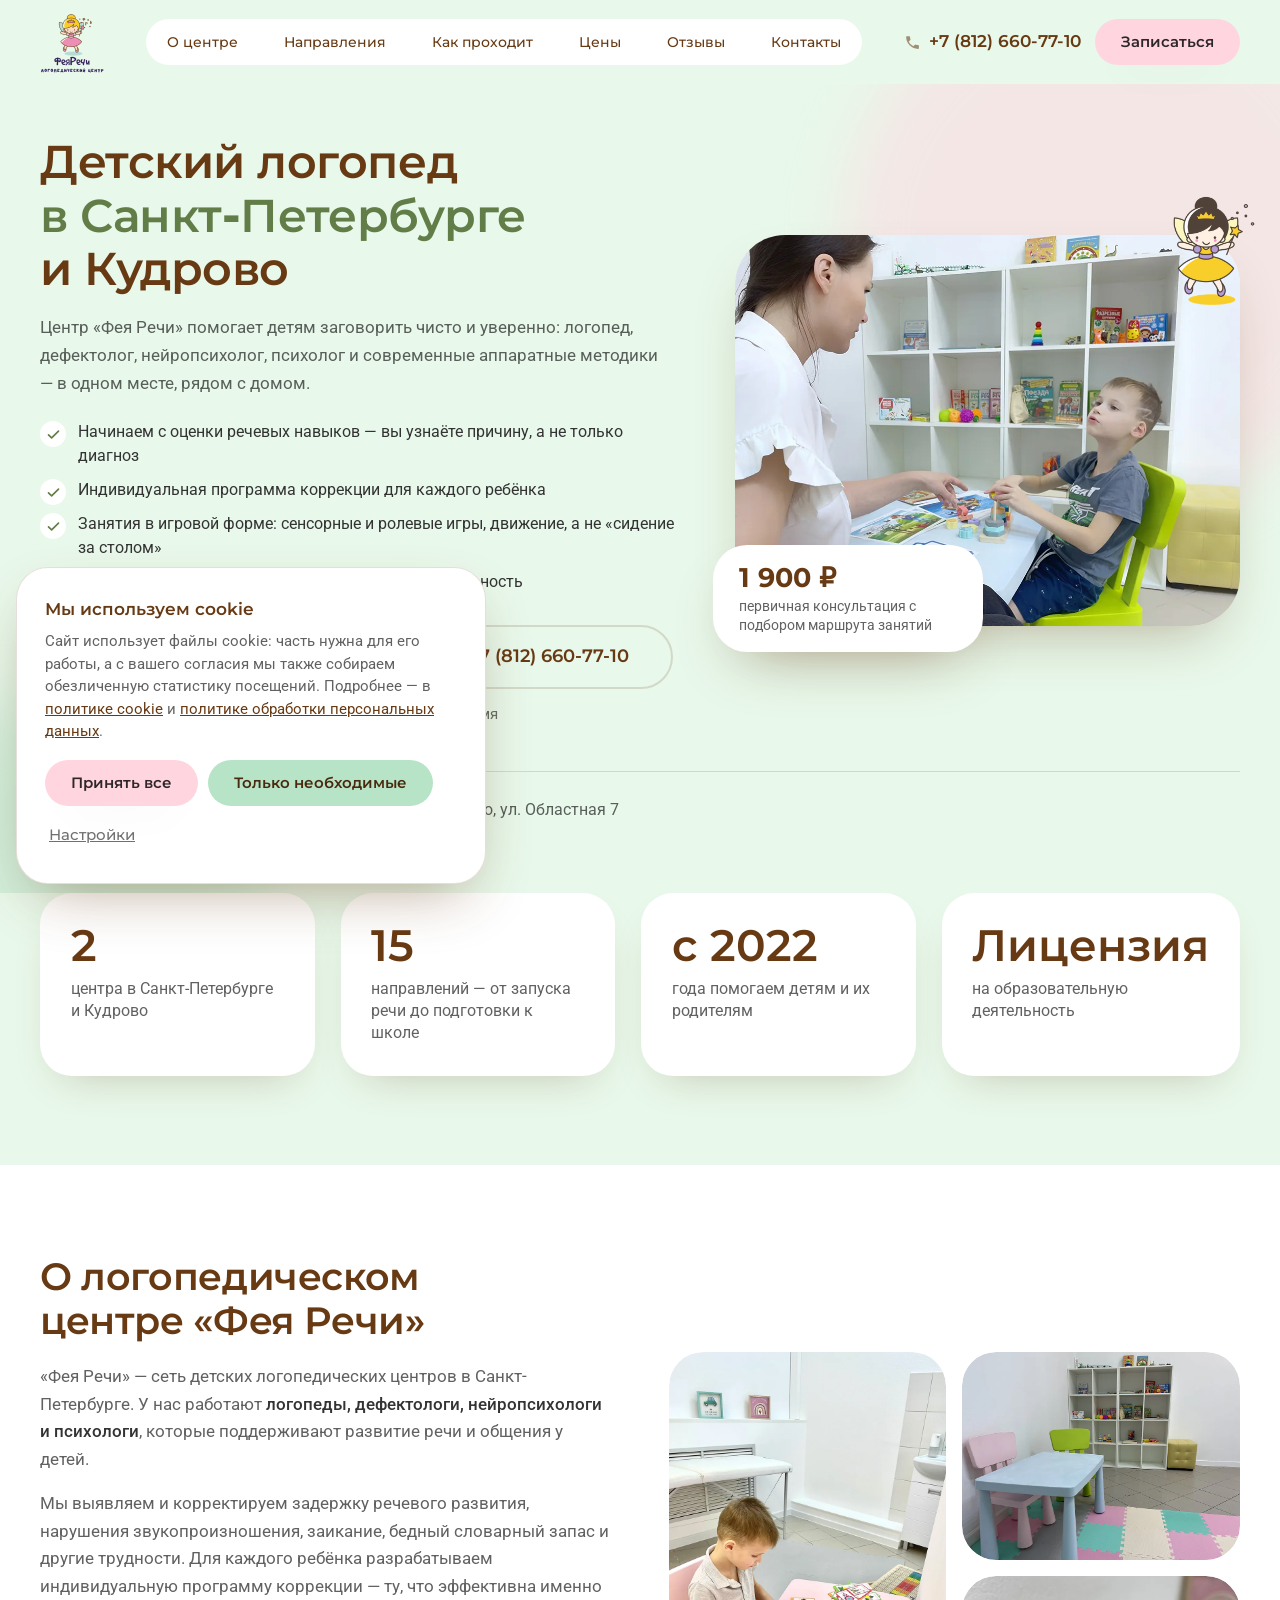
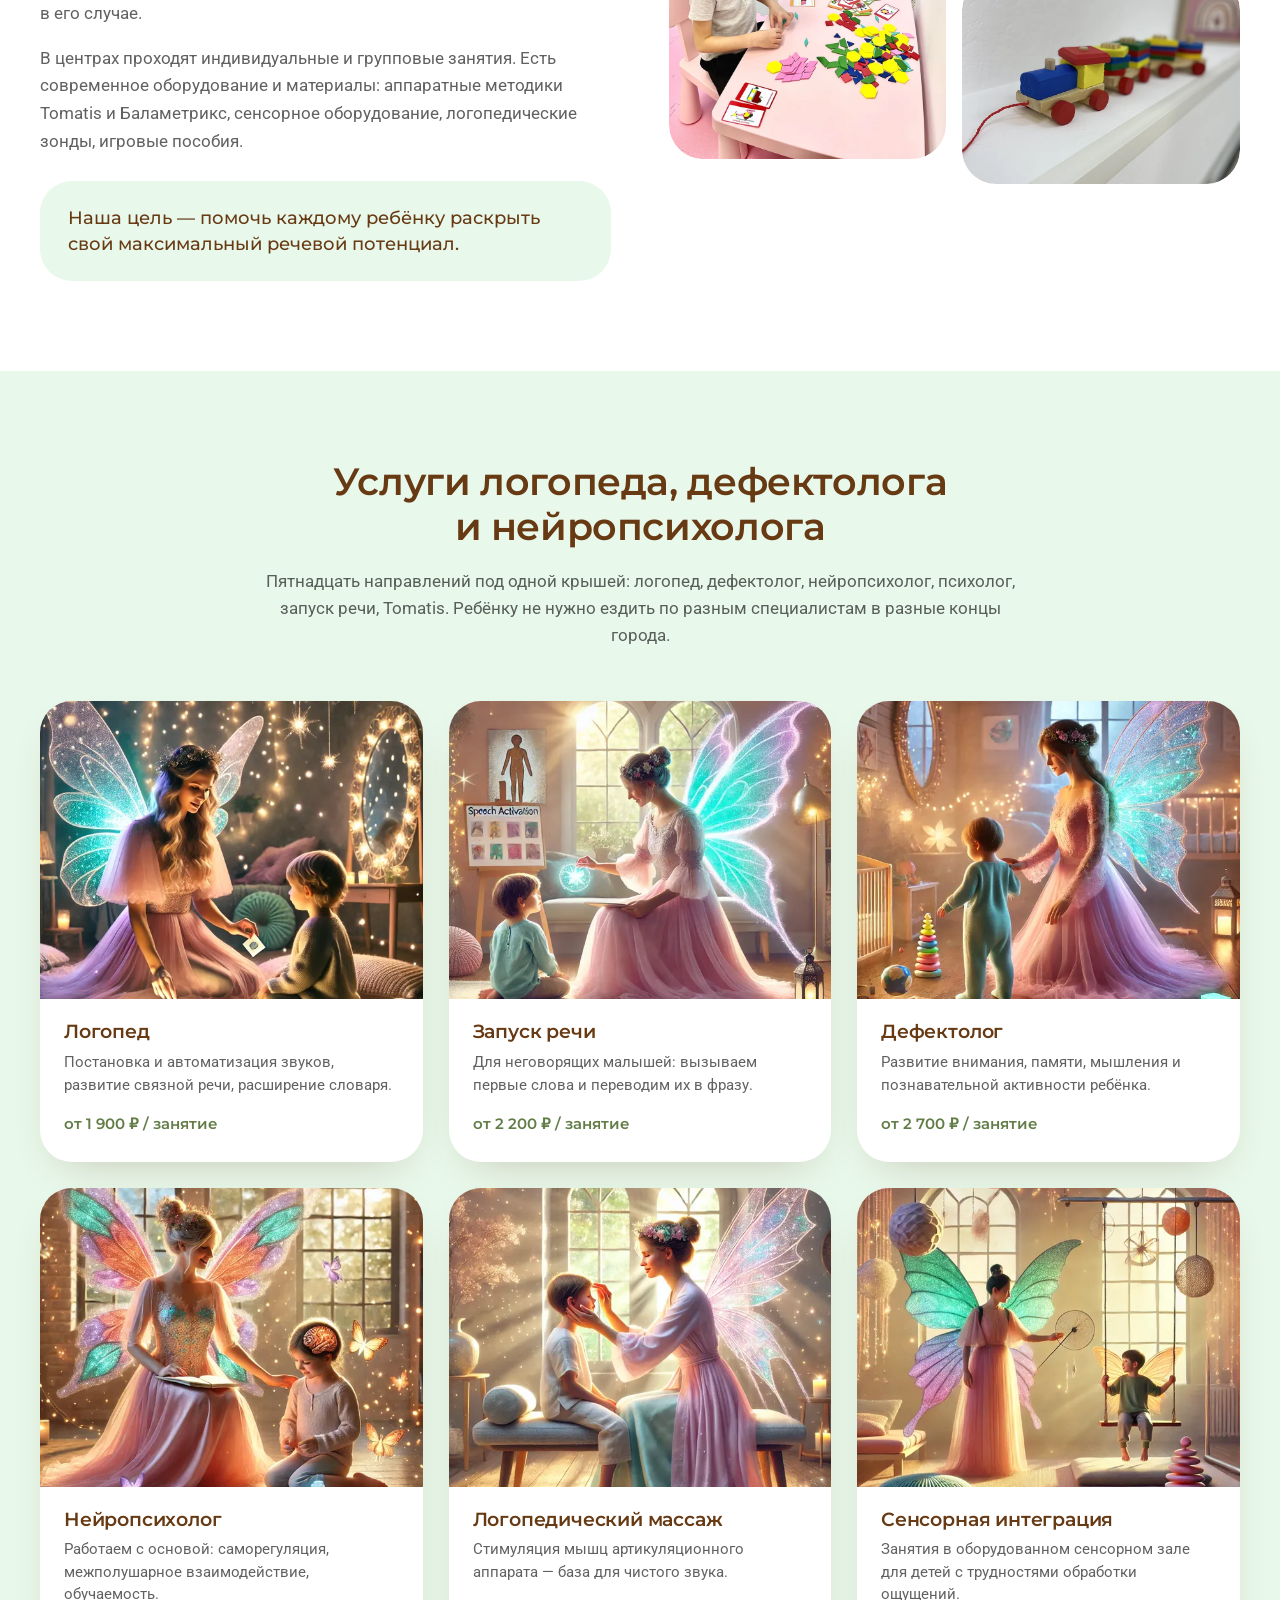
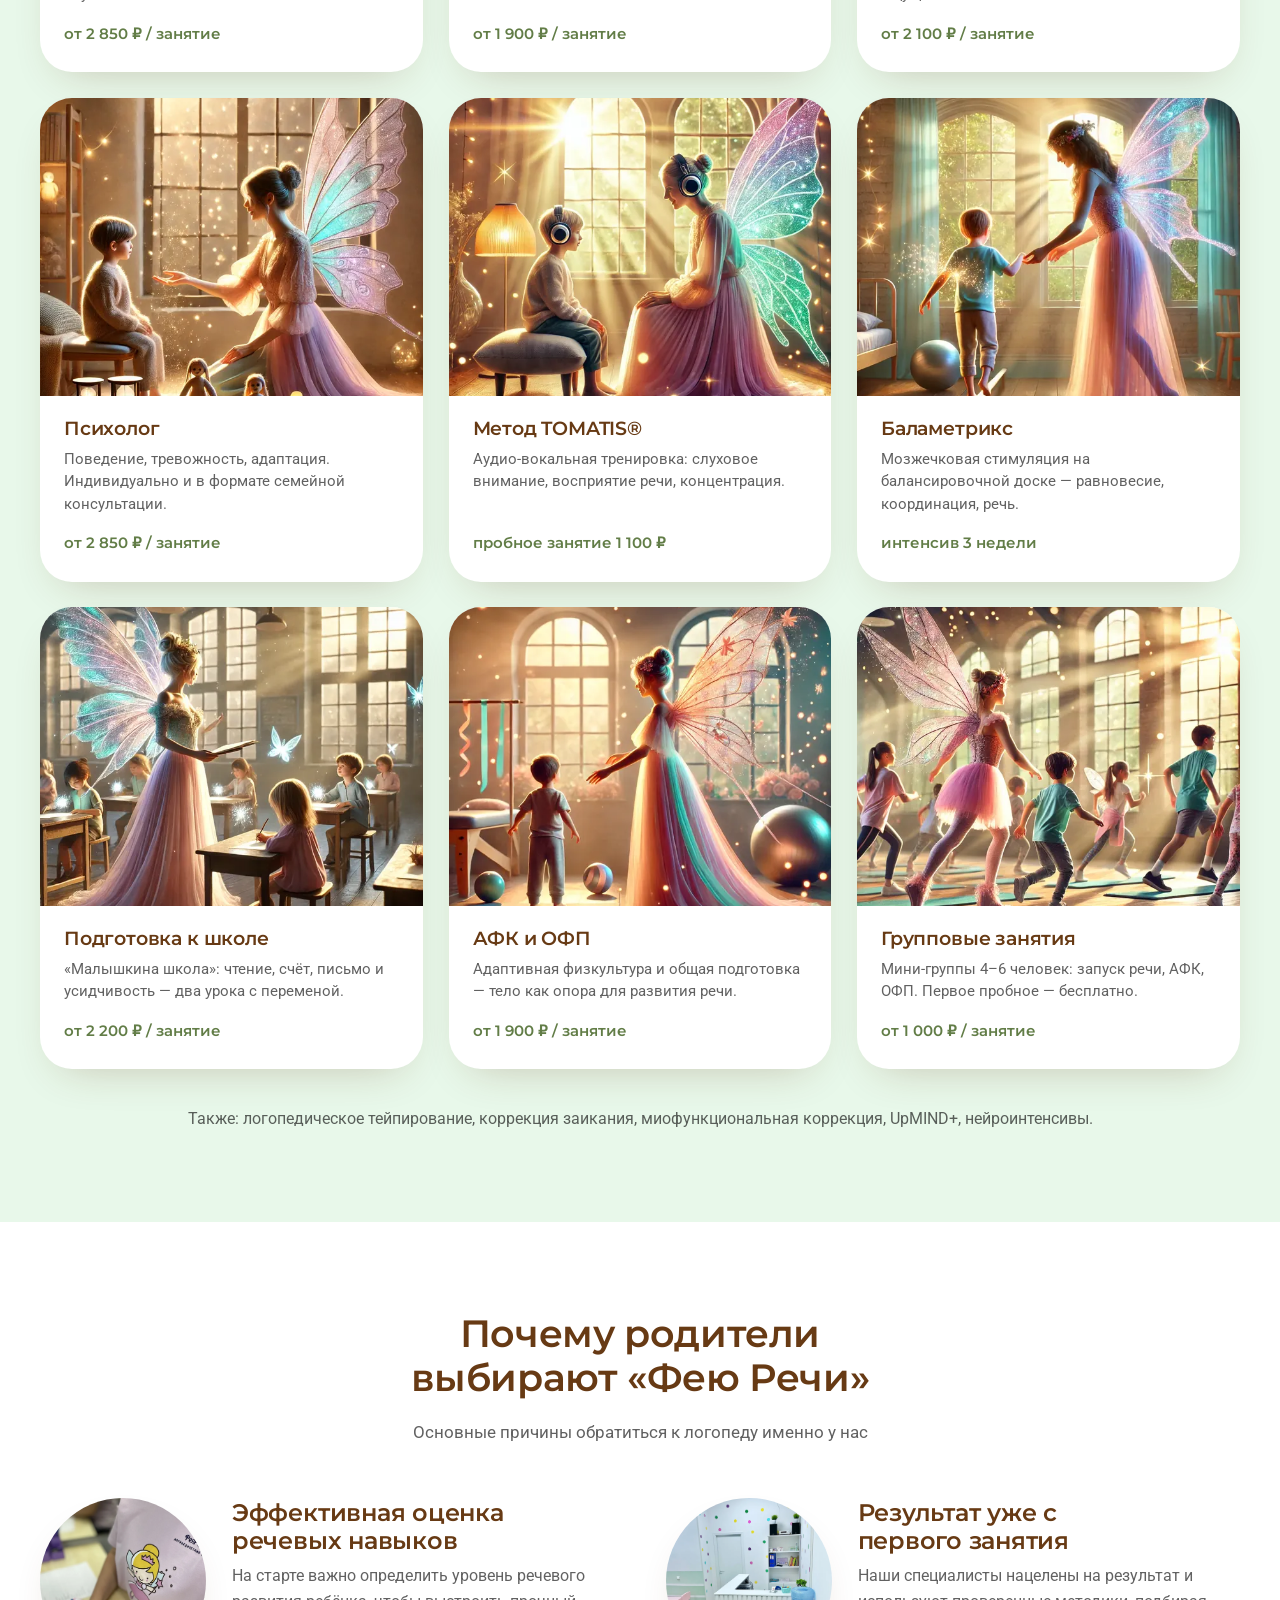
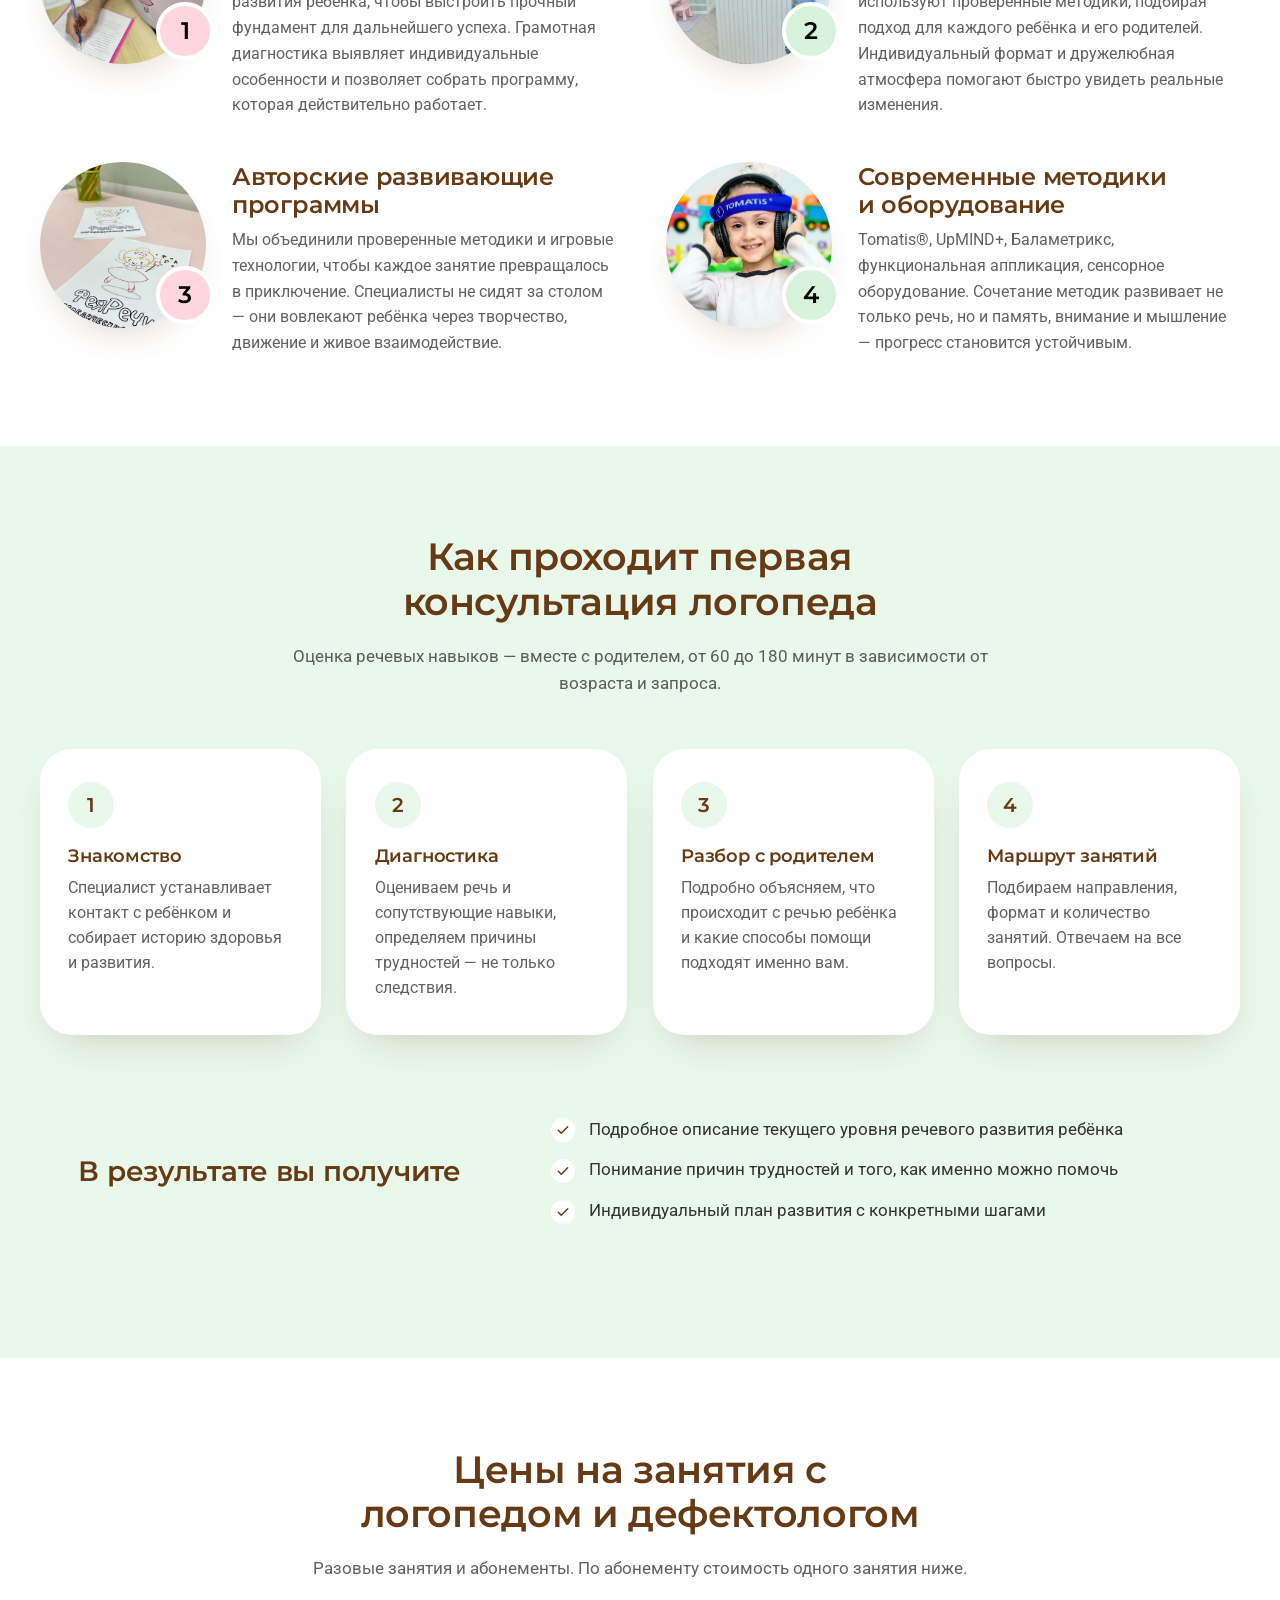
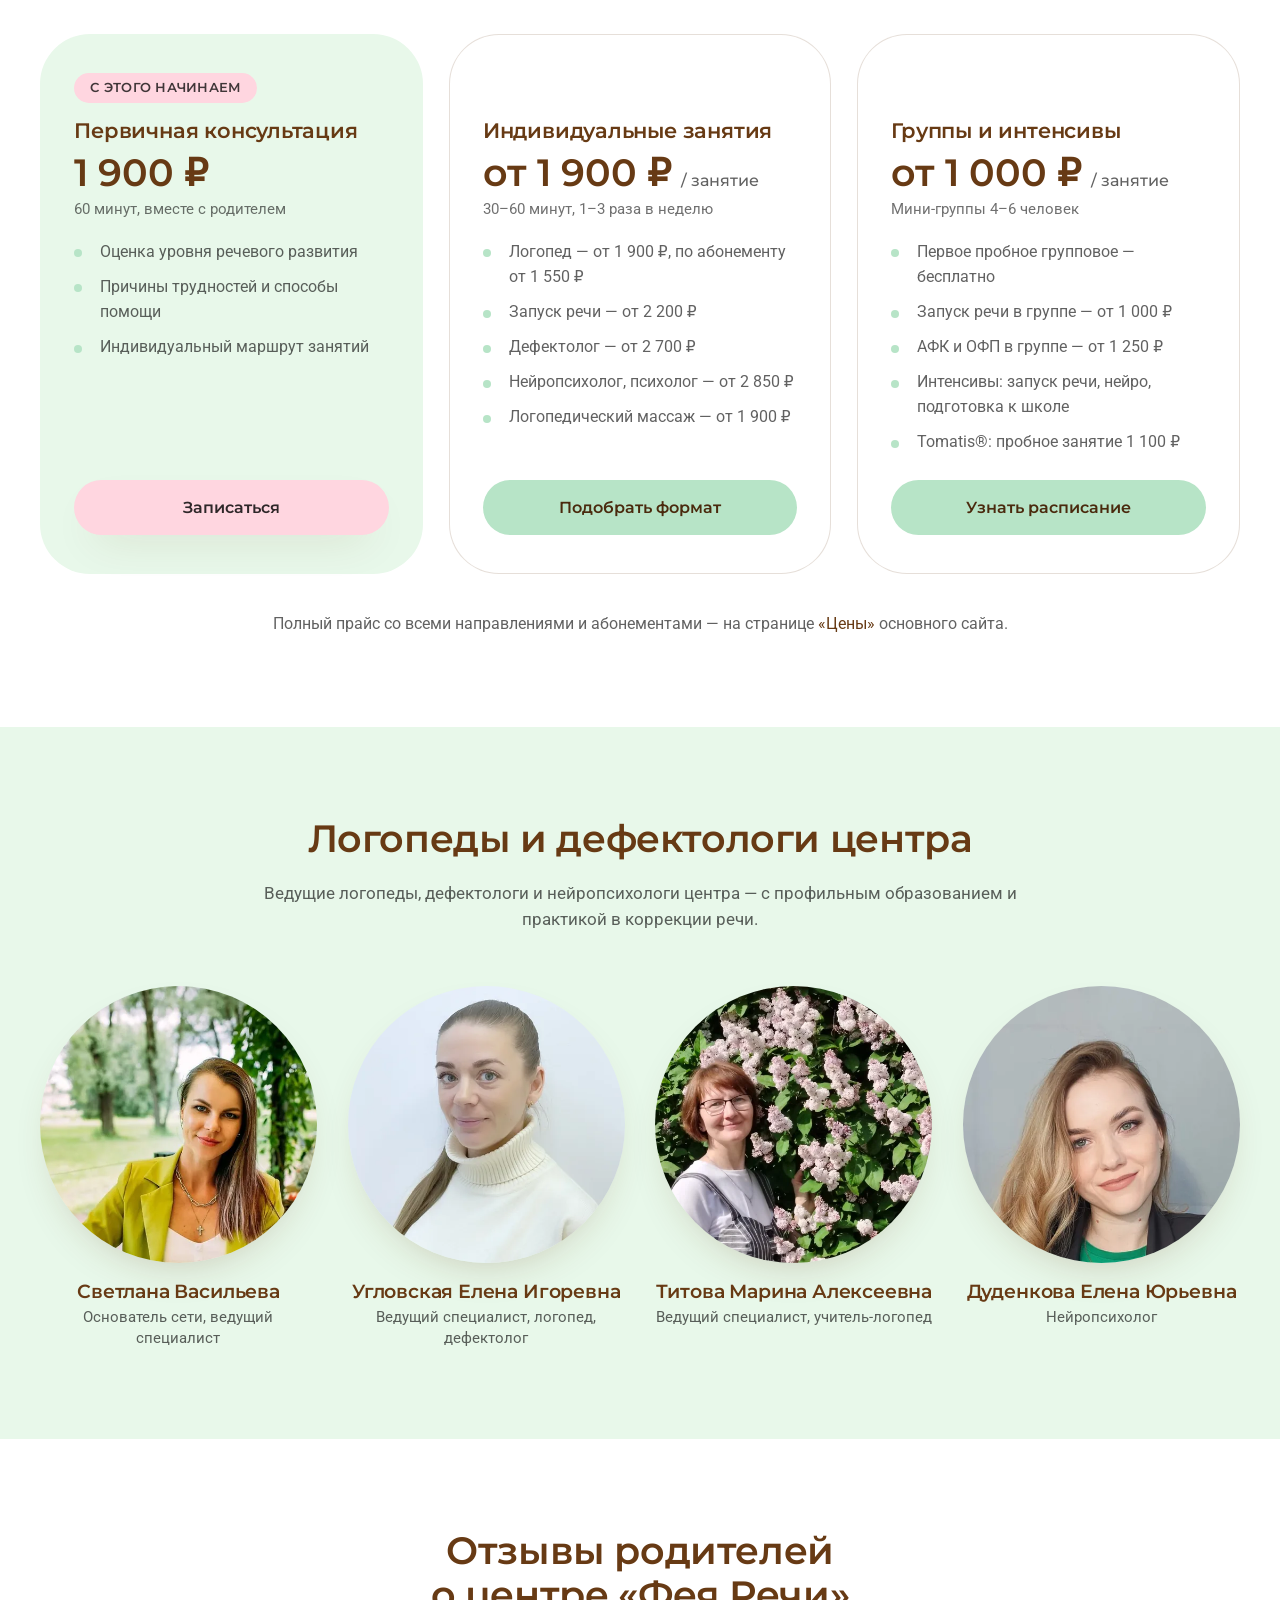
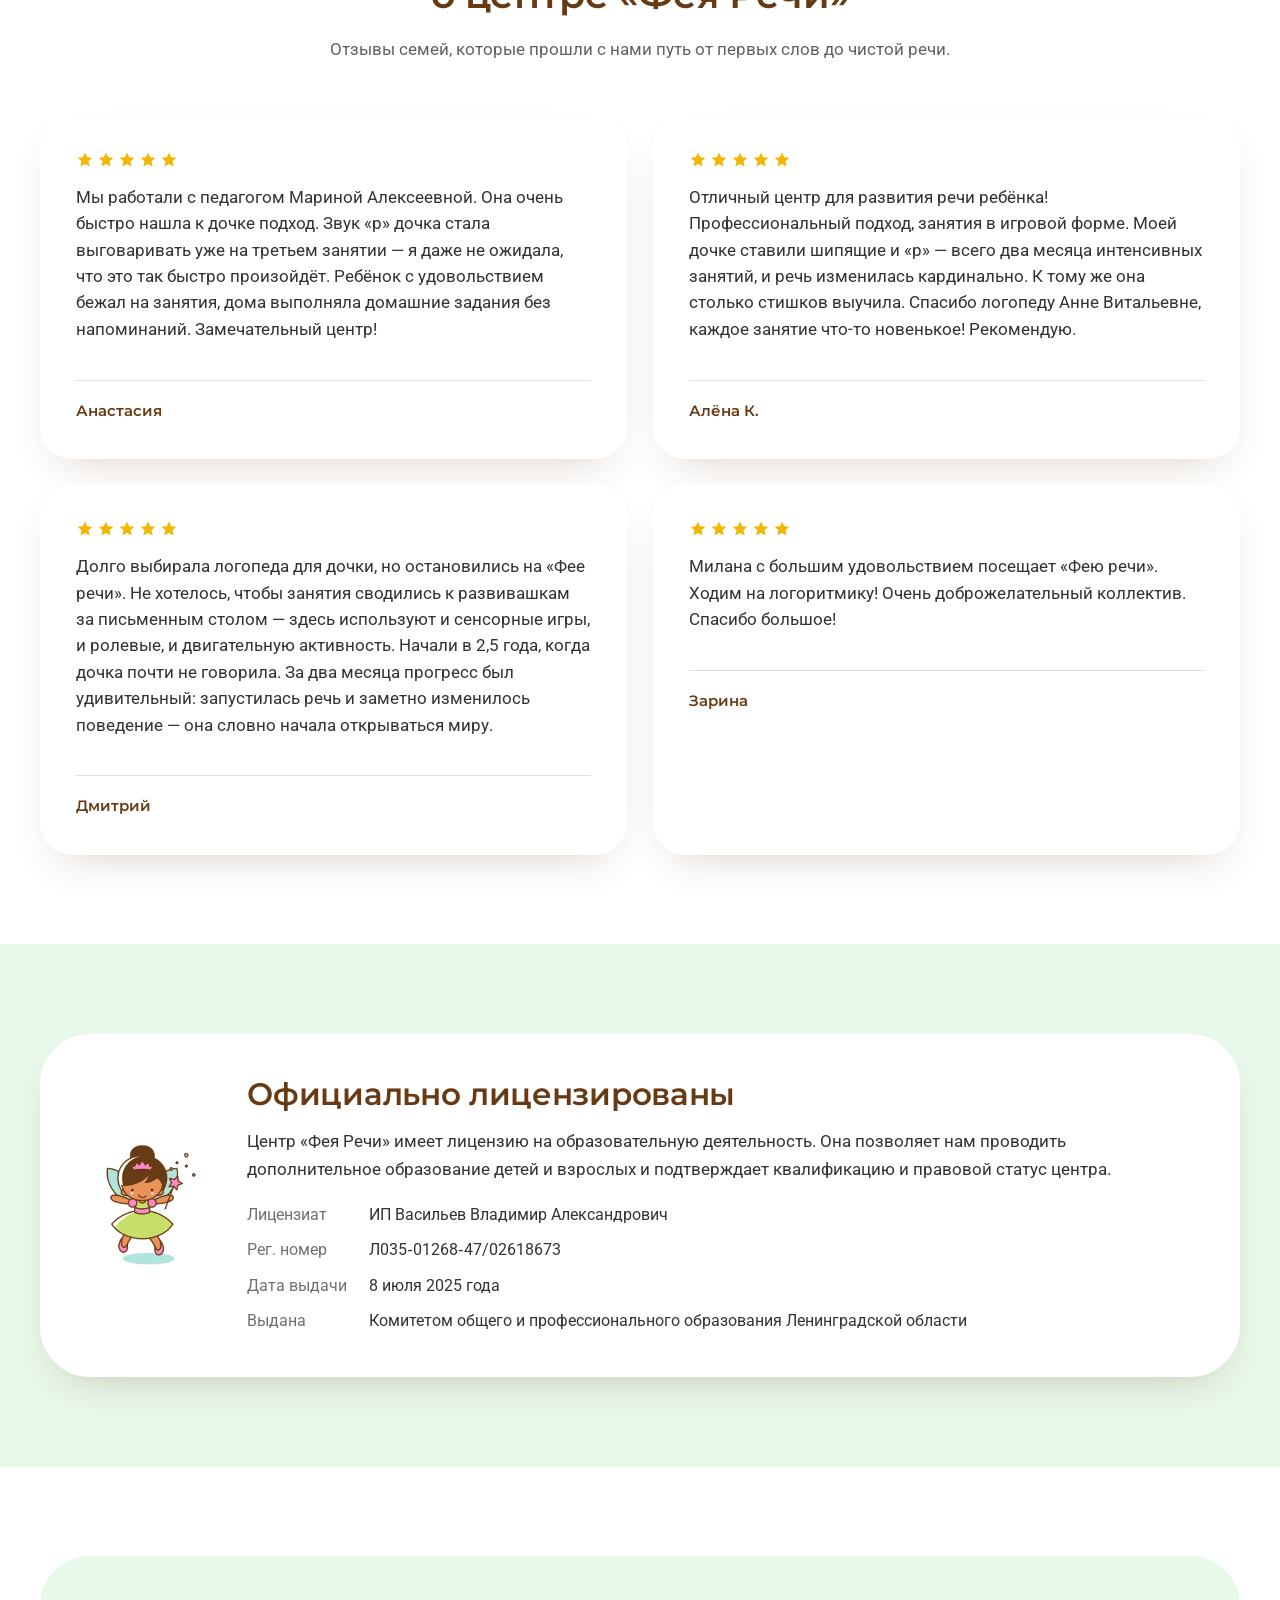
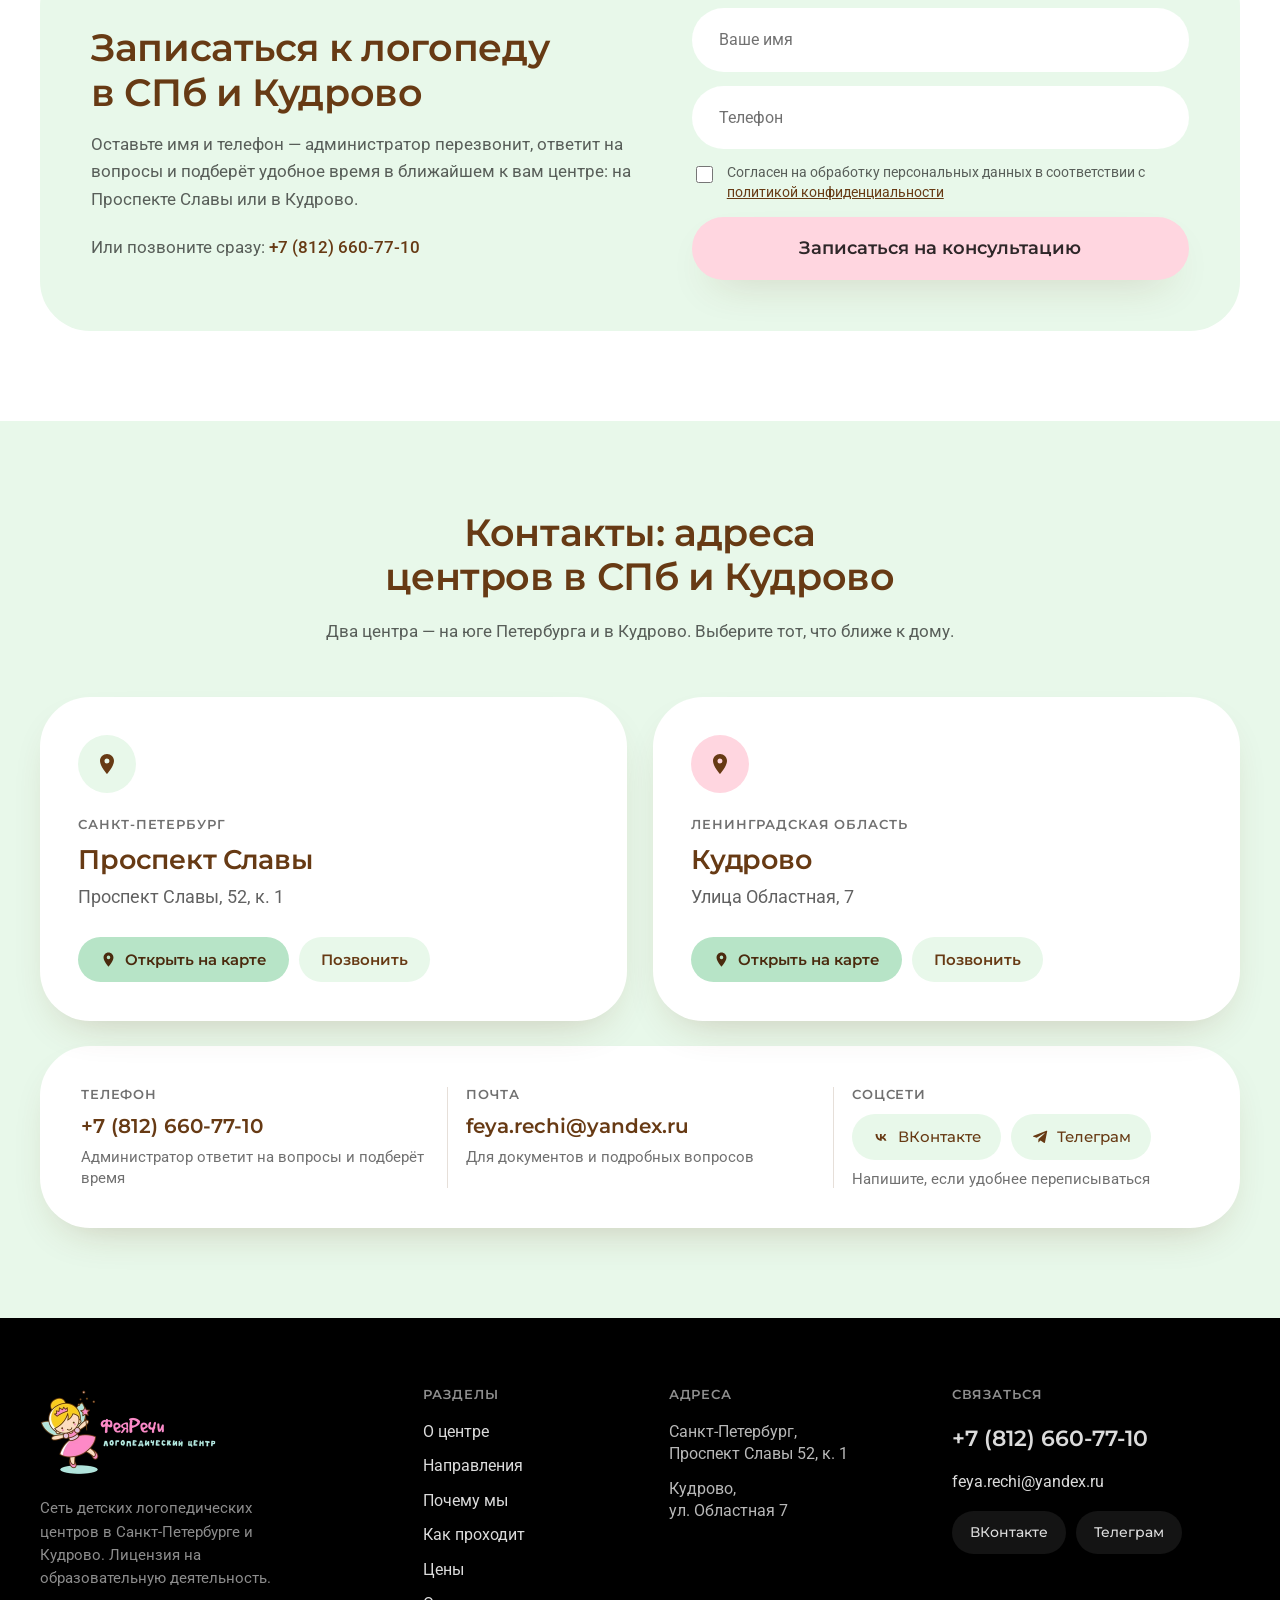
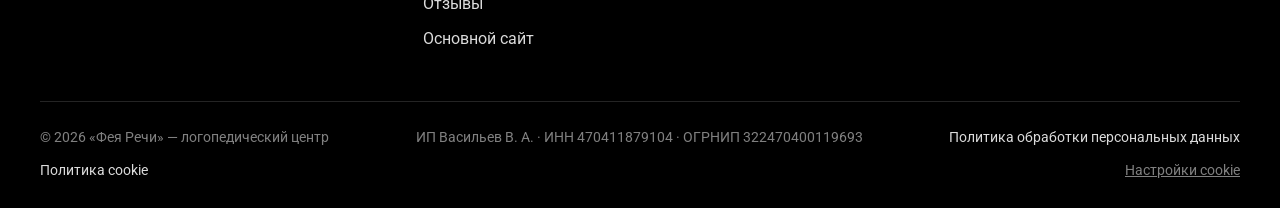
==== commit 3caeafb2: "Переписать заголовки под рекламный трафик Лендинг — точка входа с рекламы, поэтому заголовки ведут з" ====
--- a/index.html
+++ b/index.html
@@ -3,8 +3,8 @@
 <head>
 <meta charset="utf-8">
 <meta name="viewport" content="width=device-width, initial-scale=1">
-<title>Логопед в СПб и Кудрово — детский центр «Фея Речи»</title>
-<meta name="description" content="Детский логопедический центр «Фея Речи»: логопед, дефектолог, нейропсихолог, запуск речи, Tomatis. Два центра — Проспект Славы и Кудрово. Консультация 1900 ₽.">
+<title>Детский логопед в СПб и Кудрово — консультация 1900 ₽ | «Фея Речи»</title>
+<meta name="description" content="Поможем ребёнку заговорить чисто: логопед, дефектолог, нейропсихолог, запуск речи. Два центра — Проспект Славы и Кудрово. Консультация 1900 ₽, запись онлайн.">
 <link rel="canonical" href="https://logoped-spb.ru/">
 <meta name="robots" content="index, follow, max-image-preview:large, max-snippet:-1, max-video-preview:-1">
 <meta name="theme-color" content="#E8F8EA">
@@ -15,8 +15,8 @@
 <meta property="og:locale" content="ru_RU">
 <meta property="og:site_name" content="«Фея Речи» — логопедический центр">
 <meta property="og:url" content="https://logoped-spb.ru/">
-<meta property="og:title" content="Логопед в СПб и Кудрово — детский центр «Фея Речи»">
-<meta property="og:description" content="Детский логопедический центр «Фея Речи»: логопед, дефектолог, нейропсихолог, запуск речи, Tomatis. Два центра — Проспект Славы и Кудрово. Консультация 1900 ₽.">
+<meta property="og:title" content="Детский логопед в СПб и Кудрово — консультация 1900 ₽ | «Фея Речи»">
+<meta property="og:description" content="Поможем ребёнку заговорить чисто: логопед, дефектолог, нейропсихолог, запуск речи. Два центра — Проспект Славы и Кудрово. Консультация 1900 ₽, запись онлайн.">
 <meta property="og:image" content="https://logoped-spb.ru/assets/img/og-image.jpg">
 <meta property="og:image:type" content="image/jpeg">
 <meta property="og:image:width" content="1200">
@@ -24,8 +24,8 @@
 <meta property="og:image:alt" content="Логопед центра «Фея Речи» на занятии с ребёнком">
 
 <meta name="twitter:card" content="summary_large_image">
-<meta name="twitter:title" content="Логопед в СПб и Кудрово — детский центр «Фея Речи»">
-<meta name="twitter:description" content="Детский логопедический центр «Фея Речи»: логопед, дефектолог, нейропсихолог, запуск речи, Tomatis. Два центра — Проспект Славы и Кудрово. Консультация 1900 ₽.">
+<meta name="twitter:title" content="Детский логопед в СПб и Кудрово — консультация 1900 ₽ | «Фея Речи»">
+<meta name="twitter:description" content="Поможем ребёнку заговорить чисто: логопед, дефектолог, нейропсихолог, запуск речи. Два центра — Проспект Славы и Кудрово. Консультация 1900 ₽, запись онлайн.">
 <meta name="twitter:image" content="https://logoped-spb.ru/assets/img/og-image.jpg">
 
 <link rel="preload" href="assets/fonts/montserrat-cyrillic.woff2" as="font" type="font/woff2" crossorigin>
@@ -177,8 +177,8 @@
       "@type": "WebPage",
       "@id": "https://logoped-spb.ru/#webpage",
       "url": "https://logoped-spb.ru/",
-      "name": "Логопед в СПб и Кудрово — детский центр «Фея Речи»",
-      "description": "Детский логопедический центр «Фея Речи»: логопед, дефектолог, нейропсихолог, запуск речи, Tomatis. Два центра — Проспект Славы и Кудрово. Консультация 1900 ₽.",
+      "name": "Детский логопед в СПб и Кудрово — консультация 1900 ₽ | «Фея Речи»",
+      "description": "Поможем ребёнку заговорить чисто: логопед, дефектолог, нейропсихолог, запуск речи. Два центра — Проспект Славы и Кудрово. Консультация 1900 ₽, запись онлайн.",
       "inLanguage": "ru-RU",
       "isPartOf": {
         "@id": "https://logoped-spb.ru/#website"
@@ -522,10 +522,10 @@
   <div class="wrap">
     <div class="hero__grid">
       <div class="hero__text">
-        <h1>Сеть логопедических центров <em>«Фея&nbsp;Речи»</em> в&nbsp;Санкт‑Петербурге</h1>
+        <h1>Детский логопед <em>в&nbsp;Санкт‑Петербурге</em> и&nbsp;Кудрово</h1>
         <p class="hero__lead">
-          Помогаем детям заговорить чисто и уверенно: логопед, дефектолог, нейропсихолог,
-          психолог и современные аппаратные методики — в одном центре, рядом с домом.
+          Центр «Фея Речи» помогает детям заговорить чисто и уверенно: логопед, дефектолог,
+          нейропсихолог, психолог и современные аппаратные методики — в одном месте, рядом с домом.
         </p>
 
         <ul class="hero__list">
@@ -585,7 +585,7 @@
   <div class="wrap">
     <div class="about">
       <div class="about__text reveal">
-        <h2>Кто мы и чем занимаемся</h2>
+        <h2>О логопедическом центре «Фея Речи»</h2>
         <p>
           «Фея Речи» — сеть детских логопедических центров в Санкт-Петербурге.
           У нас работают <strong>логопеды, дефектологи, нейропсихологи и психологи</strong>,
@@ -620,8 +620,8 @@
 <section class="section section--mint" id="napravleniya">
   <div class="wrap">
     <div class="sec-head reveal">
-      <h2>Что мы делаем</h2>
-      <p>Пятнадцать направлений под одной крышей — ребёнку не нужно ездить по разным специалистам в разные концы города.</p>
+      <h2>Услуги логопеда, дефектолога и нейропсихолога</h2>
+      <p>Пятнадцать направлений под одной крышей: логопед, дефектолог, нейропсихолог, психолог, запуск речи, Tomatis. Ребёнку не нужно ездить по разным специалистам в разные концы города.</p>
     </div>
 
     <div class="services reveal">
@@ -746,8 +746,8 @@
 <section class="section" id="pochemu">
   <div class="wrap">
     <div class="sec-head reveal">
-      <h2>Почему именно мы</h2>
-      <p>Основные причины обратиться к нашей Фее Речи</p>
+      <h2>Почему родители выбирают «Фею Речи»</h2>
+      <p>Основные причины обратиться к логопеду именно у нас</p>
     </div>
 
     <div class="reasons reveal">
@@ -820,7 +820,7 @@
 <section class="section section--mint" id="konsultaciya">
   <div class="wrap">
     <div class="sec-head reveal">
-      <h2>Как проходит первая встреча</h2>
+      <h2>Как проходит первая консультация логопеда</h2>
       <p>Оценка речевых навыков — вместе с родителем, от 60 до 180 минут в зависимости от возраста и запроса.</p>
     </div>
 
@@ -858,7 +858,7 @@
 <section class="section" id="ceny">
   <div class="wrap">
     <div class="sec-head reveal">
-      <h2>Цены</h2>
+      <h2>Цены на занятия с логопедом и дефектологом</h2>
       <p>Разовые занятия и абонементы. По абонементу стоимость одного занятия ниже.</p>
     </div>
 
@@ -918,8 +918,8 @@
 <section class="section section--mint">
   <div class="wrap">
     <div class="sec-head reveal">
-      <h2>Наши специалисты</h2>
-      <p>Ведущие педагоги центра — с профильным образованием и практикой в коррекции речи.</p>
+      <h2>Логопеды и дефектологи центра</h2>
+      <p>Ведущие логопеды, дефектологи и нейропсихологи центра — с профильным образованием и практикой в коррекции речи.</p>
     </div>
 
     <div class="team reveal">
@@ -951,7 +951,7 @@
 <section class="section" id="otzyvy">
   <div class="wrap">
     <div class="sec-head reveal">
-      <h2>Что говорят родители</h2>
+      <h2>Отзывы родителей о центре «Фея Речи»</h2>
       <p>Отзывы семей, которые прошли с нами путь от первых слов до чистой речи.</p>
     </div>
 
@@ -1056,7 +1056,7 @@
   <div class="wrap">
     <div class="cta reveal">
       <div>
-        <h2>Запишитесь на консультацию</h2>
+        <h2>Записаться к логопеду в СПб и Кудрово</h2>
         <p>
           Оставьте имя и телефон — администратор перезвонит, ответит на вопросы и подберёт
           удобное время в ближайшем к вам центре: на Проспекте Славы или в Кудрово.
@@ -1094,7 +1094,7 @@
 <section class="section section--mint" id="kontakty">
   <div class="wrap">
     <div class="sec-head reveal">
-      <h2>Куда приезжать</h2>
+      <h2>Контакты: адреса центров в СПб и Кудрово</h2>
       <p>Два центра — на юге Петербурга и в Кудрово. Выберите тот, что ближе к дому.</p>
     </div>
 
--- a/assets/style.css
+++ b/assets/style.css
@@ -134,8 +134,10 @@
 }
 .header__bar{display:flex;align-items:center;gap:clamp(12px,1.5vw,24px);min-height:84px;padding-block:8px}
 .header__logo{flex:0 0 auto;display:block}
-.header__logo img{width:clamp(58px,5vw,72px);transition:width .3s var(--ease)}
-.header.is-stuck .header__logo img{width:clamp(50px,4.2vw,60px)}
+/* Уменьшаем логотип трансформацией, а не шириной: анимация width заставляла
+   браузер пересчитывать раскладку на каждом кадре прокрутки. */
+.header__logo img{width:clamp(58px,5vw,72px);transform-origin:left center;transition:transform .3s var(--ease)}
+.header.is-stuck .header__logo img{transform:scale(.84)}
 
 /* Навигация живёт одной капсулой, а не семью разбросанными ссылками */
 .nav{
@@ -486,7 +488,7 @@
 .footer__col h4{
   font-family:Montserrat,sans-serif;font-weight:600;font-size:12.5px;
   letter-spacing:.07em;text-transform:uppercase;
-  color:rgba(255,255,255,.45);margin:0 0 18px;
+  color:rgba(255,255,255,.56);margin:0 0 18px;  /* .45 давало 4.41:1 при норме 4.5 */
 }
 .footer__list{list-style:none;margin:0;padding:0;display:grid;gap:12px}
 .footer__list li{line-height:1.45}
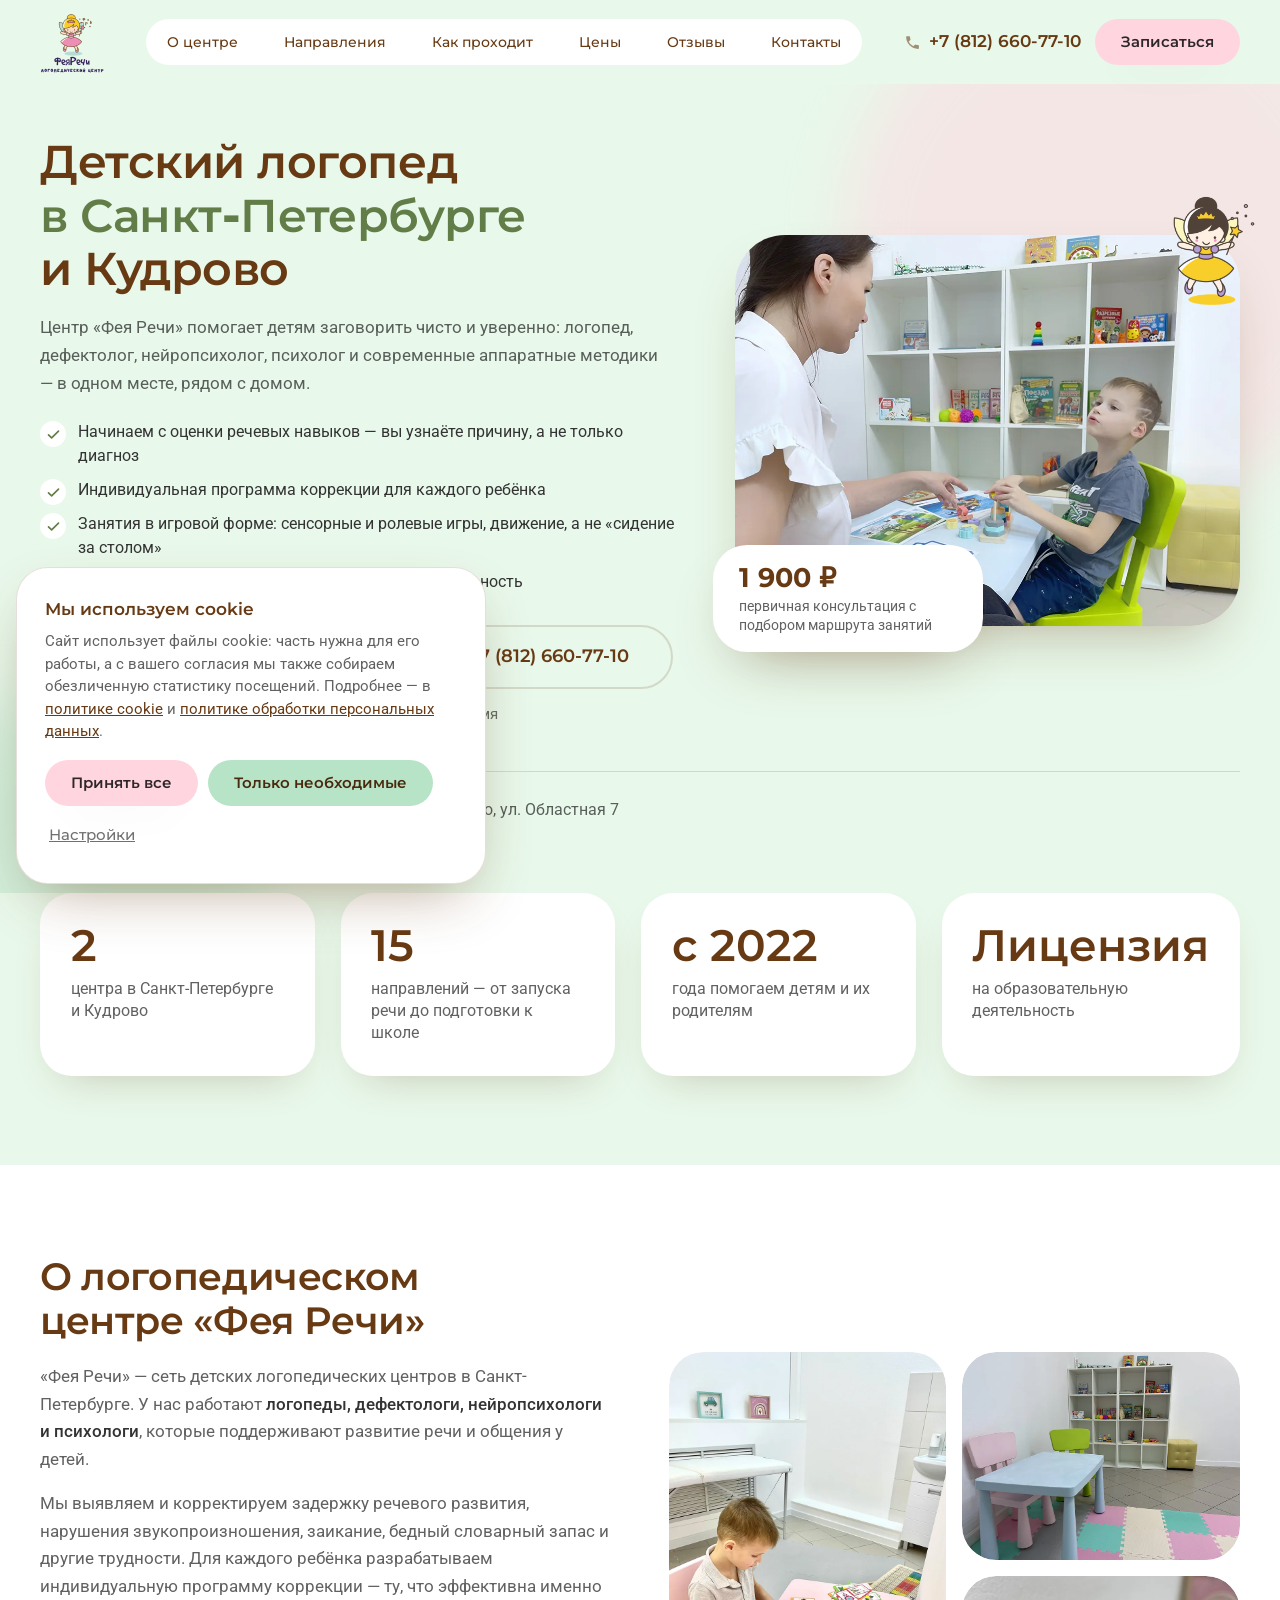
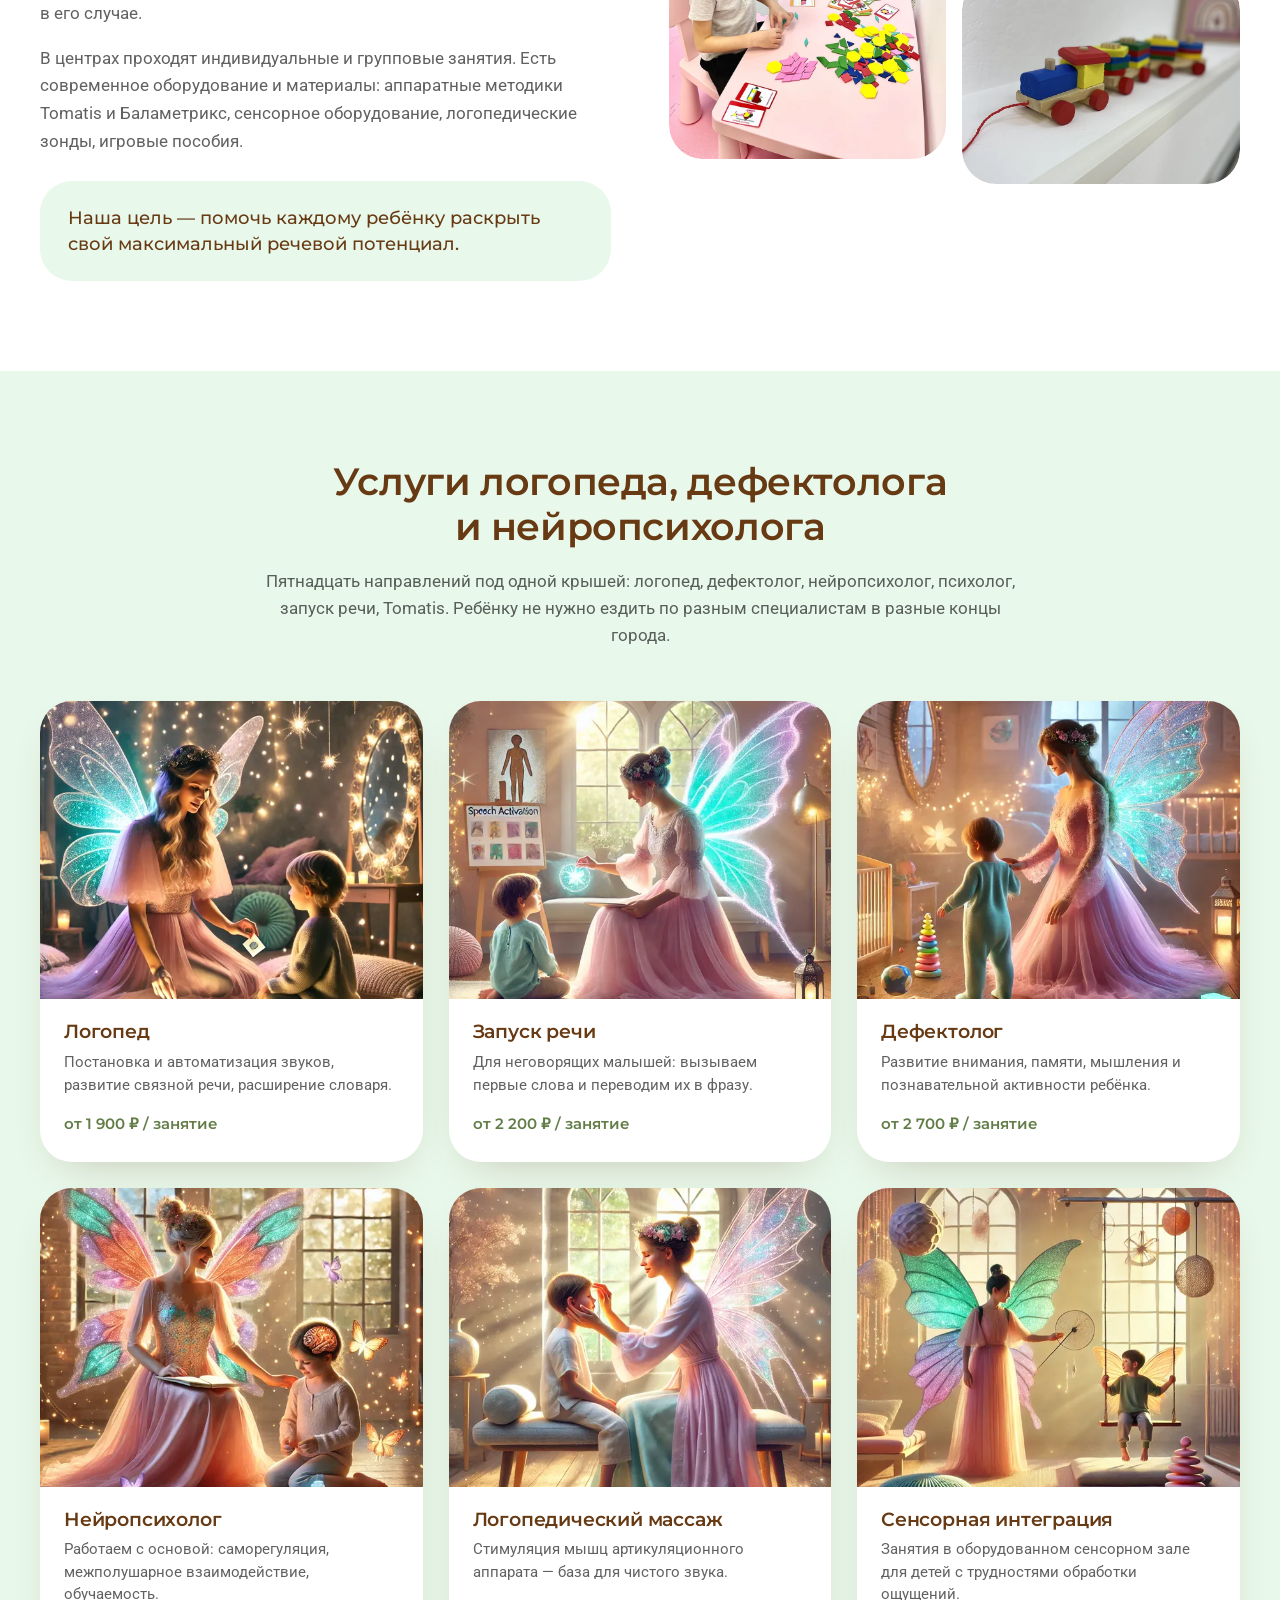
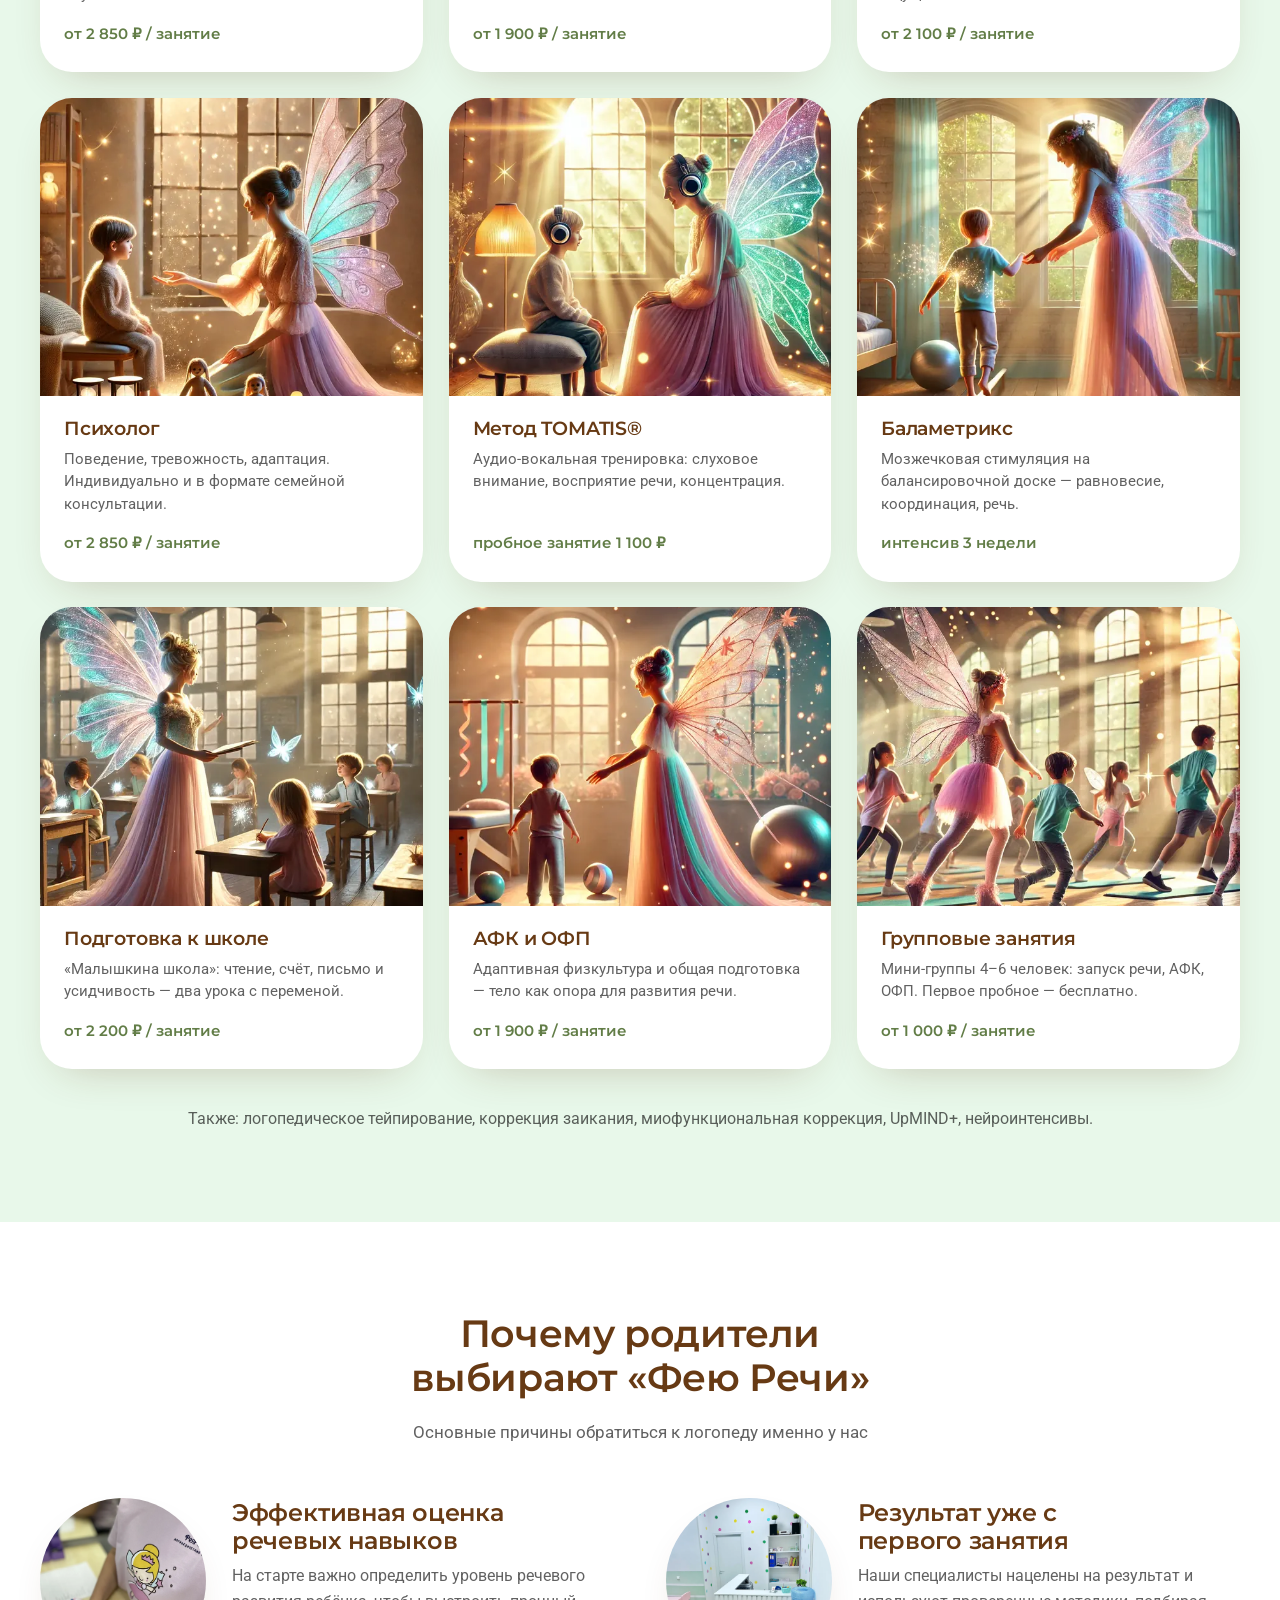
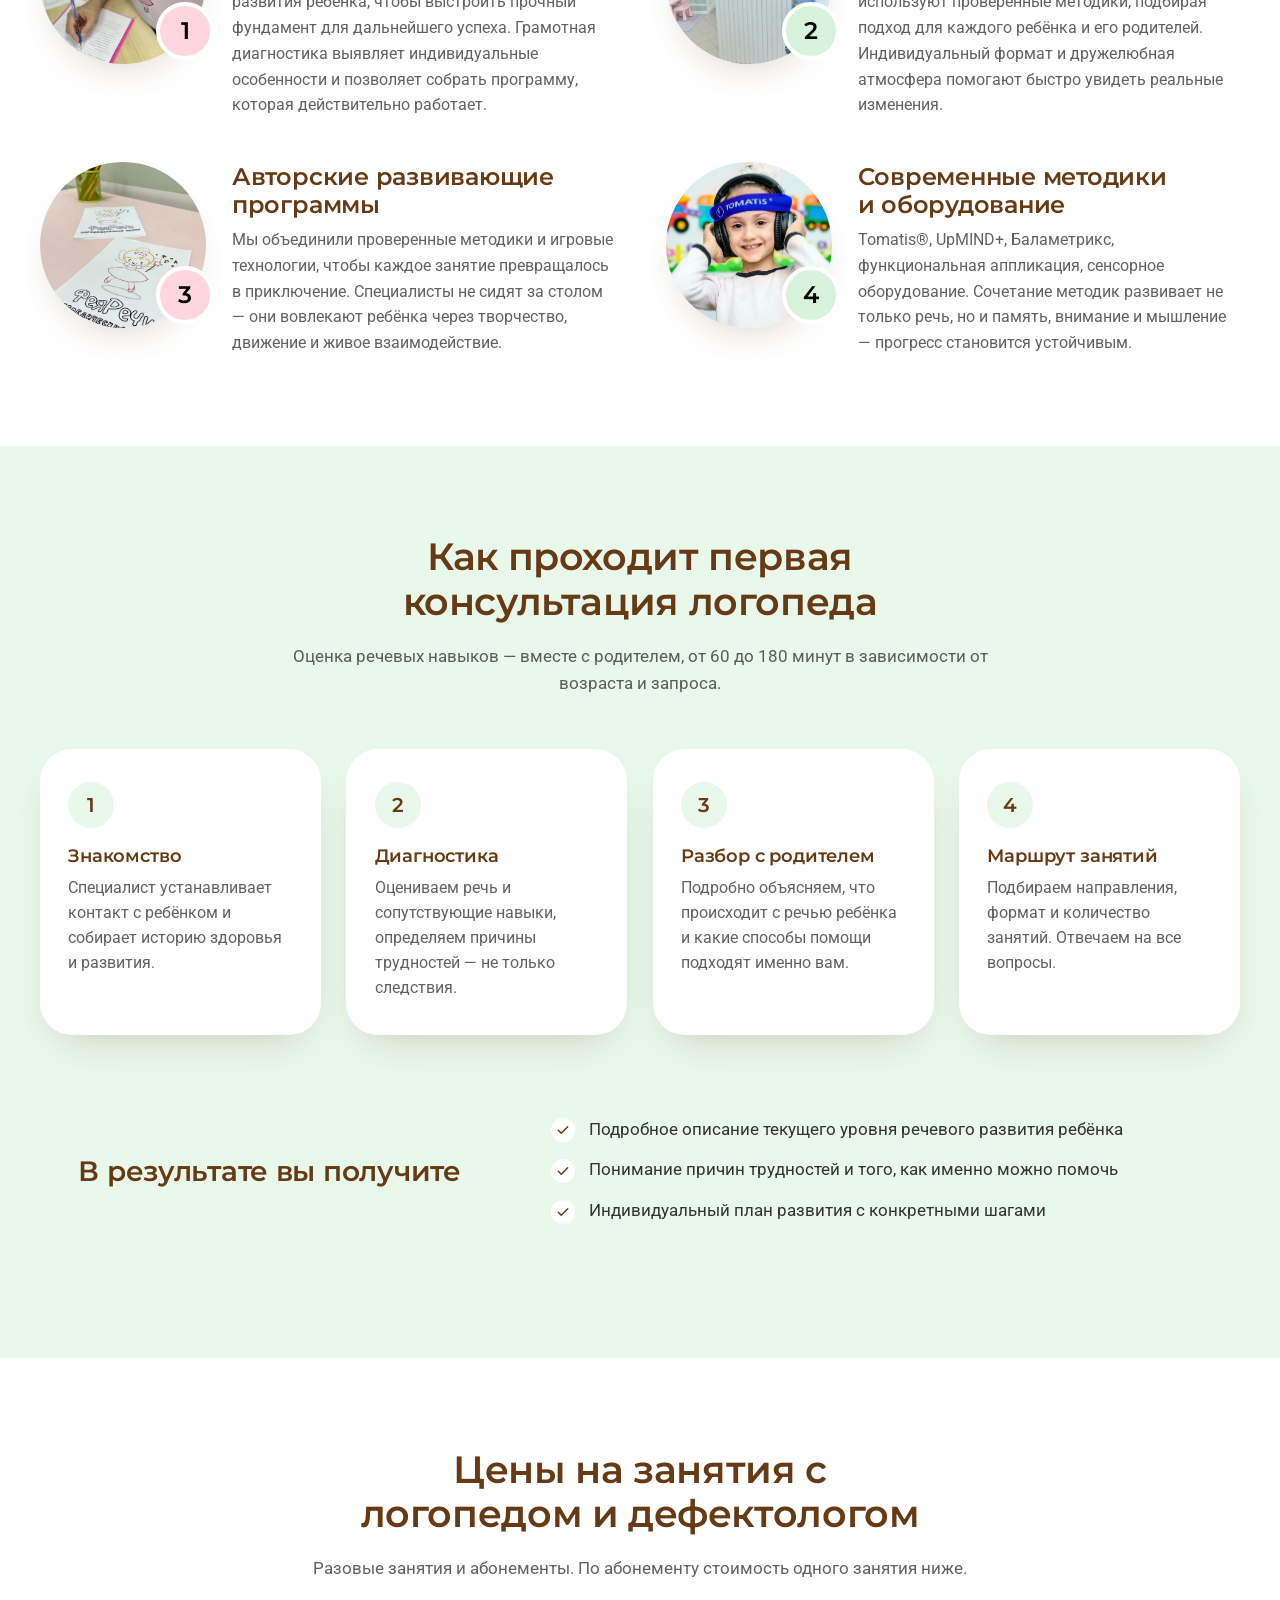
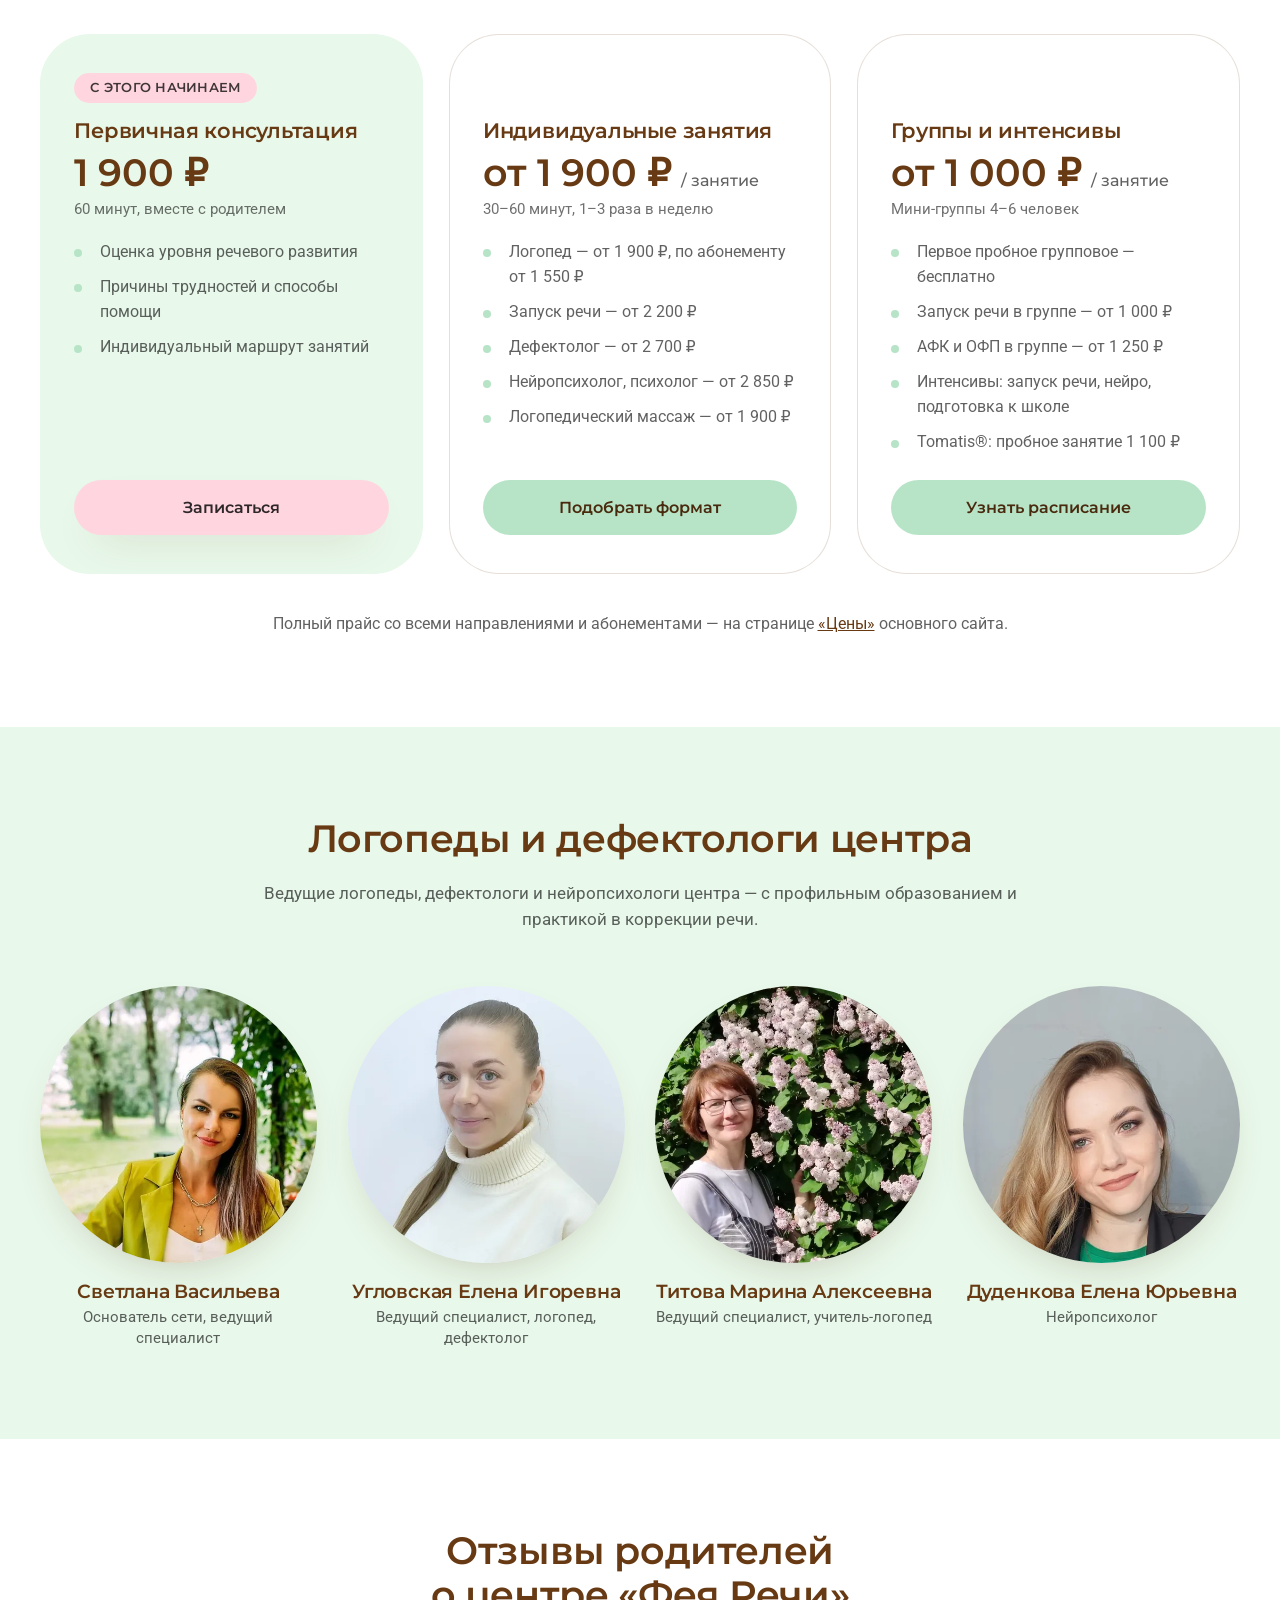
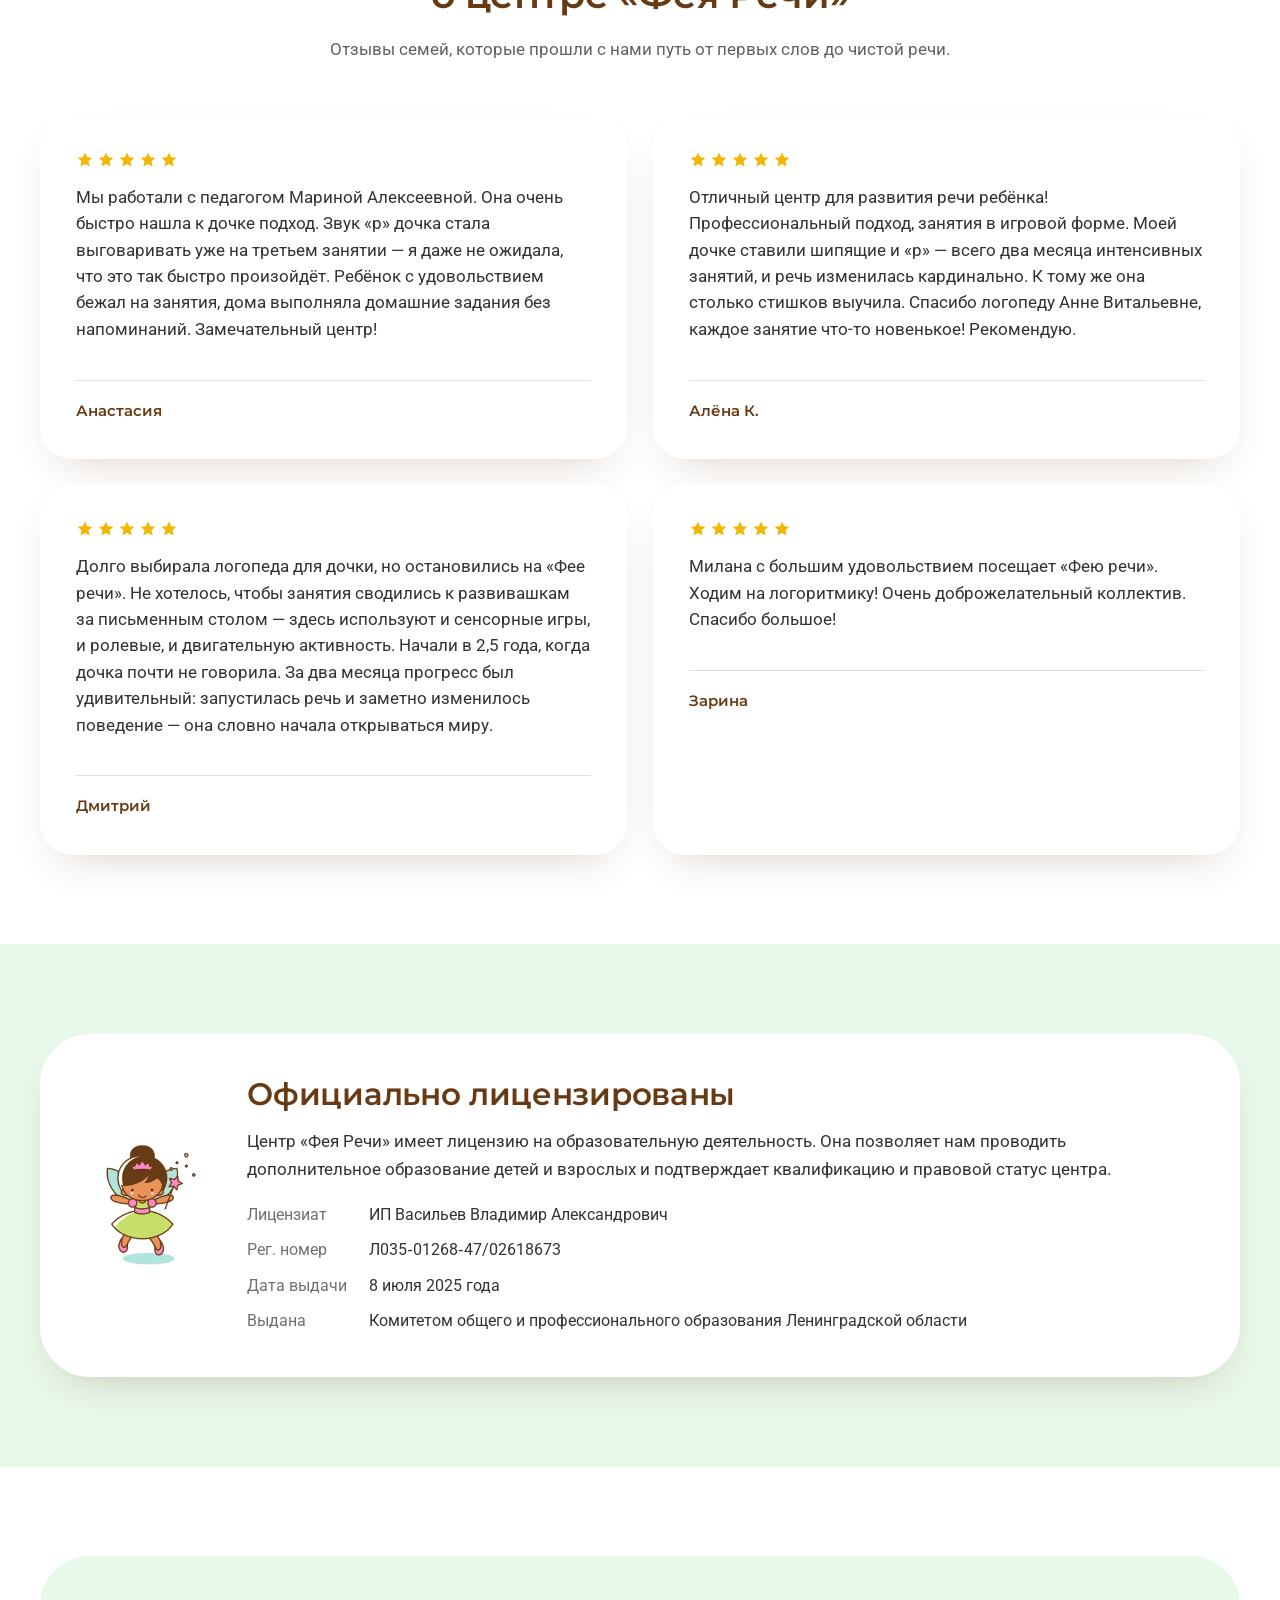
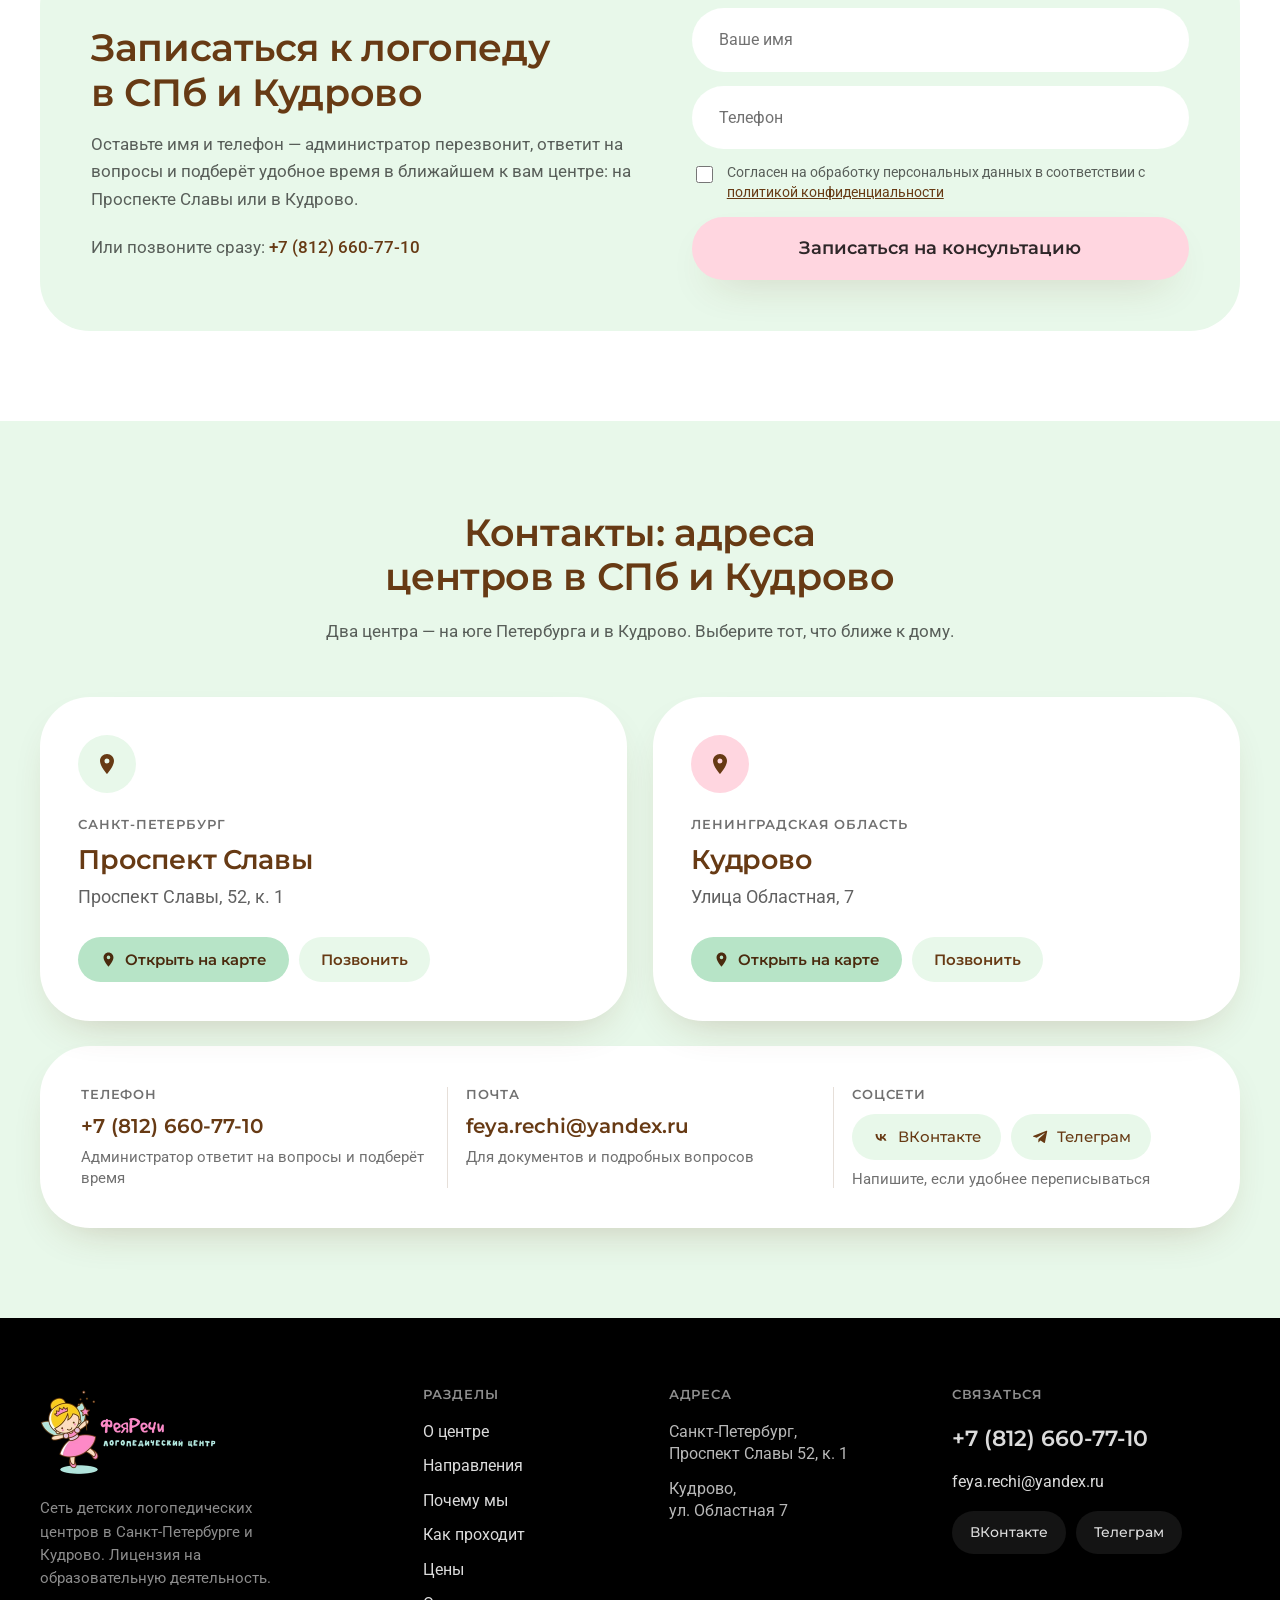
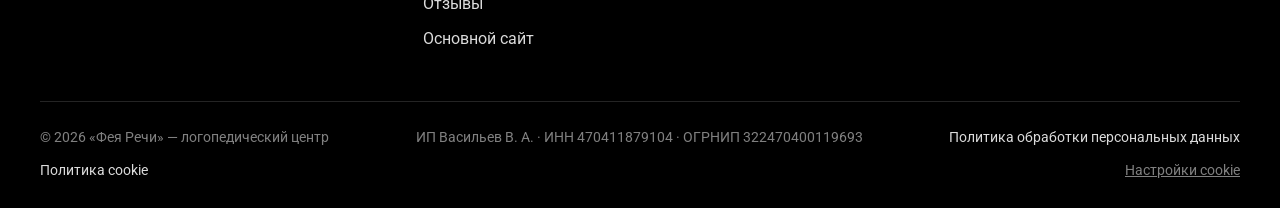
==== commit 28c15cb5: "Правки по замечаниям Lighthouse Звёзды в отзывах. У <div> с aria-label не было роли — по спецификаци" ====
--- a/index.html
+++ b/index.html
@@ -5,7 +5,7 @@
 <meta name="viewport" content="width=device-width, initial-scale=1">
 <title>Детский логопед в СПб и Кудрово — консультация 1900 ₽ | «Фея Речи»</title>
 <meta name="description" content="Поможем ребёнку заговорить чисто: логопед, дефектолог, нейропсихолог, запуск речи. Два центра — Проспект Славы и Кудрово. Консультация 1900 ₽, запись онлайн.">
-<link rel="canonical" href="https://logoped-spb.ru/">
+<link rel="canonical" href="http://logoped-spb.ru/">
 <meta name="robots" content="index, follow, max-image-preview:large, max-snippet:-1, max-video-preview:-1">
 <meta name="theme-color" content="#E8F8EA">
 <link rel="icon" href="assets/img/favicon.png" sizes="64x64">
@@ -14,10 +14,10 @@
 <meta property="og:type" content="website">
 <meta property="og:locale" content="ru_RU">
 <meta property="og:site_name" content="«Фея Речи» — логопедический центр">
-<meta property="og:url" content="https://logoped-spb.ru/">
+<meta property="og:url" content="http://logoped-spb.ru/">
 <meta property="og:title" content="Детский логопед в СПб и Кудрово — консультация 1900 ₽ | «Фея Речи»">
 <meta property="og:description" content="Поможем ребёнку заговорить чисто: логопед, дефектолог, нейропсихолог, запуск речи. Два центра — Проспект Славы и Кудрово. Консультация 1900 ₽, запись онлайн.">
-<meta property="og:image" content="https://logoped-spb.ru/assets/img/og-image.jpg">
+<meta property="og:image" content="http://logoped-spb.ru/assets/img/og-image.jpg">
 <meta property="og:image:type" content="image/jpeg">
 <meta property="og:image:width" content="1200">
 <meta property="og:image:height" content="630">
@@ -26,7 +26,7 @@
 <meta name="twitter:card" content="summary_large_image">
 <meta name="twitter:title" content="Детский логопед в СПб и Кудрово — консультация 1900 ₽ | «Фея Речи»">
 <meta name="twitter:description" content="Поможем ребёнку заговорить чисто: логопед, дефектолог, нейропсихолог, запуск речи. Два центра — Проспект Славы и Кудрово. Консультация 1900 ₽, запись онлайн.">
-<meta name="twitter:image" content="https://logoped-spb.ru/assets/img/og-image.jpg">
+<meta name="twitter:image" content="http://logoped-spb.ru/assets/img/og-image.jpg">
 
 <link rel="preload" href="assets/fonts/montserrat-cyrillic.woff2" as="font" type="font/woff2" crossorigin>
 <link rel="preload" href="assets/fonts/roboto-cyrillic.woff2" as="font" type="font/woff2" crossorigin>
@@ -38,8 +38,8 @@
     '<meta name="robots" content="noindex, nofollow">');
 }
 </script>
-<link rel="stylesheet" href="assets/style.css">
-<script src="assets/cookie.js" defer></script>
+<link rel="stylesheet" href="assets/style.css?v=2">
+<script src="assets/cookie.js?v=2" defer></script>
 
 <script type="application/ld+json">
 {
@@ -47,12 +47,12 @@
   "@graph": [
     {
       "@type": "WebSite",
-      "@id": "https://logoped-spb.ru/#website",
-      "url": "https://logoped-spb.ru/",
+      "@id": "http://logoped-spb.ru/#website",
+      "url": "http://logoped-spb.ru/",
       "name": "«Фея Речи» — логопедический центр",
       "inLanguage": "ru-RU",
       "publisher": {
-        "@id": "https://logoped-spb.ru/#org"
+        "@id": "http://logoped-spb.ru/#org"
       }
     },
     {
@@ -60,18 +60,18 @@
         "Organization",
         "EducationalOrganization"
       ],
-      "@id": "https://logoped-spb.ru/#org",
+      "@id": "http://logoped-spb.ru/#org",
       "name": "Логопедический центр «Фея Речи»",
       "alternateName": "Фея Речи",
       "description": "Сеть детских логопедических центров в Санкт-Петербурге и Кудрово. Логопеды, дефектологи, нейропсихологи и психологи: диагностика речи, запуск речи, коррекция звукопроизношения и заикания, аппаратные методики Tomatis и Баламетрикс, сенсорная интеграция, подготовка к школе.",
-      "url": "https://logoped-spb.ru/",
+      "url": "http://logoped-spb.ru/",
       "logo": {
         "@type": "ImageObject",
-        "url": "https://logoped-spb.ru/assets/img/logo.webp",
+        "url": "http://logoped-spb.ru/assets/img/logo.webp",
         "width": 256,
         "height": 248
       },
-      "image": "https://logoped-spb.ru/assets/img/og-image.jpg",
+      "image": "http://logoped-spb.ru/assets/img/og-image.jpg",
       "telephone": "+7-812-660-77-10",
       "email": "feya.rechi@yandex.ru",
       "sameAs": [
@@ -85,10 +85,10 @@
       },
       "location": [
         {
-          "@id": "https://logoped-spb.ru/#branch-slavy"
+          "@id": "http://logoped-spb.ru/#branch-slavy"
         },
         {
-          "@id": "https://logoped-spb.ru/#branch-kudrovo"
+          "@id": "http://logoped-spb.ru/#branch-kudrovo"
         }
       ],
       "areaServed": [
@@ -125,18 +125,18 @@
         "LocalBusiness",
         "EducationalOrganization"
       ],
-      "@id": "https://logoped-spb.ru/#branch-slavy",
+      "@id": "http://logoped-spb.ru/#branch-slavy",
       "name": "«Фея Речи» — Проспект Славы",
       "branchOf": {
-        "@id": "https://logoped-spb.ru/#org"
+        "@id": "http://logoped-spb.ru/#org"
       },
       "parentOrganization": {
-        "@id": "https://logoped-spb.ru/#org"
-      },
-      "url": "https://logoped-spb.ru/#kontakty",
+        "@id": "http://logoped-spb.ru/#org"
+      },
+      "url": "http://logoped-spb.ru/#kontakty",
       "telephone": "+7-812-660-77-10",
       "email": "feya.rechi@yandex.ru",
-      "image": "https://logoped-spb.ru/assets/img/og-image.jpg",
+      "image": "http://logoped-spb.ru/assets/img/og-image.jpg",
       "address": {
         "@type": "PostalAddress",
         "streetAddress": "Проспект Славы, 52, к. 1",
@@ -151,18 +151,18 @@
         "LocalBusiness",
         "EducationalOrganization"
       ],
-      "@id": "https://logoped-spb.ru/#branch-kudrovo",
+      "@id": "http://logoped-spb.ru/#branch-kudrovo",
       "name": "«Фея Речи» — Кудрово",
       "branchOf": {
-        "@id": "https://logoped-spb.ru/#org"
+        "@id": "http://logoped-spb.ru/#org"
       },
       "parentOrganization": {
-        "@id": "https://logoped-spb.ru/#org"
-      },
-      "url": "https://logoped-spb.ru/#kontakty",
+        "@id": "http://logoped-spb.ru/#org"
+      },
+      "url": "http://logoped-spb.ru/#kontakty",
       "telephone": "+7-812-660-77-10",
       "email": "feya.rechi@yandex.ru",
-      "image": "https://logoped-spb.ru/assets/img/og-image.jpg",
+      "image": "http://logoped-spb.ru/assets/img/og-image.jpg",
       "address": {
         "@type": "PostalAddress",
         "streetAddress": "Улица Областная, 7",
@@ -175,20 +175,20 @@
     },
     {
       "@type": "WebPage",
-      "@id": "https://logoped-spb.ru/#webpage",
-      "url": "https://logoped-spb.ru/",
+      "@id": "http://logoped-spb.ru/#webpage",
+      "url": "http://logoped-spb.ru/",
       "name": "Детский логопед в СПб и Кудрово — консультация 1900 ₽ | «Фея Речи»",
       "description": "Поможем ребёнку заговорить чисто: логопед, дефектолог, нейропсихолог, запуск речи. Два центра — Проспект Славы и Кудрово. Консультация 1900 ₽, запись онлайн.",
       "inLanguage": "ru-RU",
       "isPartOf": {
-        "@id": "https://logoped-spb.ru/#website"
+        "@id": "http://logoped-spb.ru/#website"
       },
       "about": {
-        "@id": "https://logoped-spb.ru/#org"
+        "@id": "http://logoped-spb.ru/#org"
       },
       "primaryImageOfPage": {
         "@type": "ImageObject",
-        "url": "https://logoped-spb.ru/assets/img/og-image.jpg"
+        "url": "http://logoped-spb.ru/assets/img/og-image.jpg"
       }
     },
     {
@@ -197,7 +197,7 @@
       "description": "Постановка и автоматизация звуков, развитие связной речи, расширение словаря.",
       "serviceType": "Логопед",
       "provider": {
-        "@id": "https://logoped-spb.ru/#org"
+        "@id": "http://logoped-spb.ru/#org"
       },
       "areaServed": [
         {
@@ -214,7 +214,7 @@
         "price": "1900",
         "priceCurrency": "RUB",
         "availability": "https://schema.org/InStock",
-        "url": "https://logoped-spb.ru/#ceny",
+        "url": "http://logoped-spb.ru/#ceny",
         "priceSpecification": {
           "@type": "UnitPriceSpecification",
           "price": "1900",
@@ -229,7 +229,7 @@
       "description": "Для неговорящих малышей: вызываем первые слова и переводим их в фразу.",
       "serviceType": "Запуск речи",
       "provider": {
-        "@id": "https://logoped-spb.ru/#org"
+        "@id": "http://logoped-spb.ru/#org"
       },
       "areaServed": [
         {
@@ -246,7 +246,7 @@
         "price": "2200",
         "priceCurrency": "RUB",
         "availability": "https://schema.org/InStock",
-        "url": "https://logoped-spb.ru/#ceny",
+        "url": "http://logoped-spb.ru/#ceny",
         "priceSpecification": {
           "@type": "UnitPriceSpecification",
           "price": "2200",
@@ -261,7 +261,7 @@
       "description": "Развитие внимания, памяти, мышления и познавательной активности ребёнка.",
       "serviceType": "Дефектолог",
       "provider": {
-        "@id": "https://logoped-spb.ru/#org"
+        "@id": "http://logoped-spb.ru/#org"
       },
       "areaServed": [
         {
@@ -278,7 +278,7 @@
         "price": "2700",
         "priceCurrency": "RUB",
         "availability": "https://schema.org/InStock",
-        "url": "https://logoped-spb.ru/#ceny",
+        "url": "http://logoped-spb.ru/#ceny",
         "priceSpecification": {
           "@type": "UnitPriceSpecification",
           "price": "2700",
@@ -293,7 +293,7 @@
       "description": "Саморегуляция, межполушарное взаимодействие, обучаемость.",
       "serviceType": "Нейропсихолог",
       "provider": {
-        "@id": "https://logoped-spb.ru/#org"
+        "@id": "http://logoped-spb.ru/#org"
       },
       "areaServed": [
         {
@@ -310,7 +310,7 @@
         "price": "2850",
         "priceCurrency": "RUB",
         "availability": "https://schema.org/InStock",
-        "url": "https://logoped-spb.ru/#ceny",
+        "url": "http://logoped-spb.ru/#ceny",
         "priceSpecification": {
           "@type": "UnitPriceSpecification",
           "price": "2850",
@@ -325,7 +325,7 @@
       "description": "Стимуляция мышц артикуляционного аппарата.",
       "serviceType": "Логопедический массаж",
       "provider": {
-        "@id": "https://logoped-spb.ru/#org"
+        "@id": "http://logoped-spb.ru/#org"
       },
       "areaServed": [
         {
@@ -342,7 +342,7 @@
         "price": "1900",
         "priceCurrency": "RUB",
         "availability": "https://schema.org/InStock",
-        "url": "https://logoped-spb.ru/#ceny",
+        "url": "http://logoped-spb.ru/#ceny",
         "priceSpecification": {
           "@type": "UnitPriceSpecification",
           "price": "1900",
@@ -357,7 +357,7 @@
       "description": "Занятия в оборудованном сенсорном зале.",
       "serviceType": "Сенсорная интеграция",
       "provider": {
-        "@id": "https://logoped-spb.ru/#org"
+        "@id": "http://logoped-spb.ru/#org"
       },
       "areaServed": [
         {
@@ -374,7 +374,7 @@
         "price": "2100",
         "priceCurrency": "RUB",
         "availability": "https://schema.org/InStock",
-        "url": "https://logoped-spb.ru/#ceny",
+        "url": "http://logoped-spb.ru/#ceny",
         "priceSpecification": {
           "@type": "UnitPriceSpecification",
           "price": "2100",
@@ -389,7 +389,7 @@
       "description": "Поведение, тревожность, адаптация — индивидуально и с семьёй.",
       "serviceType": "Психолог",
       "provider": {
-        "@id": "https://logoped-spb.ru/#org"
+        "@id": "http://logoped-spb.ru/#org"
       },
       "areaServed": [
         {
@@ -406,7 +406,7 @@
         "price": "2850",
         "priceCurrency": "RUB",
         "availability": "https://schema.org/InStock",
-        "url": "https://logoped-spb.ru/#ceny",
+        "url": "http://logoped-spb.ru/#ceny",
         "priceSpecification": {
           "@type": "UnitPriceSpecification",
           "price": "2850",
@@ -421,7 +421,7 @@
       "description": "Чтение, счёт, письмо и усидчивость: два урока с переменой.",
       "serviceType": "Подготовка к школе",
       "provider": {
-        "@id": "https://logoped-spb.ru/#org"
+        "@id": "http://logoped-spb.ru/#org"
       },
       "areaServed": [
         {
@@ -438,7 +438,7 @@
         "price": "2200",
         "priceCurrency": "RUB",
         "availability": "https://schema.org/InStock",
-        "url": "https://logoped-spb.ru/#ceny",
+        "url": "http://logoped-spb.ru/#ceny",
         "priceSpecification": {
           "@type": "UnitPriceSpecification",
           "price": "2200",
@@ -453,7 +453,7 @@
       "description": "Оценка речевых навыков вместе с родителем, 60 минут, с подбором маршрута занятий.",
       "serviceType": "Первичная консультация",
       "provider": {
-        "@id": "https://logoped-spb.ru/#org"
+        "@id": "http://logoped-spb.ru/#org"
       },
       "areaServed": [
         {
@@ -470,7 +470,7 @@
         "price": "1900",
         "priceCurrency": "RUB",
         "availability": "https://schema.org/InStock",
-        "url": "https://logoped-spb.ru/#ceny",
+        "url": "http://logoped-spb.ru/#ceny",
         "priceSpecification": {
           "@type": "UnitPriceSpecification",
           "price": "1900",
@@ -627,7 +627,7 @@
     <div class="services reveal">
 
       <article class="svc">
-        <div class="svc__img"><img src="assets/img/svc-logoped1.webp" width="600" height="600" alt="Логопед" loading="lazy"></div>
+        <div class="svc__img"><img srcset="assets/img/svc-logoped1-360.webp 360w, assets/img/svc-logoped1.webp 600w" sizes="(max-width: 520px) 88px, (max-width: 1280px) 33vw, 25vw" src="assets/img/svc-logoped1.webp" width="600" height="600" alt="Логопед" loading="lazy"></div>
         <div class="svc__body">
           <h3>Логопед</h3>
           <p>Постановка и автоматизация звуков, развитие связной речи, расширение словаря.</p>
@@ -636,7 +636,7 @@
       </article>
 
       <article class="svc">
-        <div class="svc__img"><img src="assets/img/svc-zapusk-rechi1.webp" width="600" height="600" alt="Запуск речи" loading="lazy"></div>
+        <div class="svc__img"><img srcset="assets/img/svc-zapusk-rechi1-360.webp 360w, assets/img/svc-zapusk-rechi1.webp 600w" sizes="(max-width: 520px) 88px, (max-width: 1280px) 33vw, 25vw" src="assets/img/svc-zapusk-rechi1.webp" width="600" height="600" alt="Запуск речи" loading="lazy"></div>
         <div class="svc__body">
           <h3>Запуск речи</h3>
           <p>Для неговорящих малышей: вызываем первые слова и переводим их в фразу.</p>
@@ -645,7 +645,7 @@
       </article>
 
       <article class="svc">
-        <div class="svc__img"><img src="assets/img/svc-defektolog2.webp" width="600" height="600" alt="Дефектолог" loading="lazy"></div>
+        <div class="svc__img"><img srcset="assets/img/svc-defektolog2-360.webp 360w, assets/img/svc-defektolog2.webp 600w" sizes="(max-width: 520px) 88px, (max-width: 1280px) 33vw, 25vw" src="assets/img/svc-defektolog2.webp" width="600" height="600" alt="Дефектолог" loading="lazy"></div>
         <div class="svc__body">
           <h3>Дефектолог</h3>
           <p>Развитие внимания, памяти, мышления и познавательной активности ребёнка.</p>
@@ -654,7 +654,7 @@
       </article>
 
       <article class="svc">
-        <div class="svc__img"><img src="assets/img/svc-nejropsiholog1.webp" width="600" height="600" alt="Нейропсихолог" loading="lazy"></div>
+        <div class="svc__img"><img srcset="assets/img/svc-nejropsiholog1-360.webp 360w, assets/img/svc-nejropsiholog1.webp 600w" sizes="(max-width: 520px) 88px, (max-width: 1280px) 33vw, 25vw" src="assets/img/svc-nejropsiholog1.webp" width="600" height="600" alt="Нейропсихолог" loading="lazy"></div>
         <div class="svc__body">
           <h3>Нейропсихолог</h3>
           <p>Работаем с основой: саморегуляция, межполушарное взаимодействие, обучаемость.</p>
@@ -663,7 +663,7 @@
       </article>
 
       <article class="svc">
-        <div class="svc__img"><img src="assets/img/svc-logomassazh1.webp" width="600" height="600" alt="Логопедический массаж" loading="lazy"></div>
+        <div class="svc__img"><img srcset="assets/img/svc-logomassazh1-360.webp 360w, assets/img/svc-logomassazh1.webp 600w" sizes="(max-width: 520px) 88px, (max-width: 1280px) 33vw, 25vw" src="assets/img/svc-logomassazh1.webp" width="600" height="600" alt="Логопедический массаж" loading="lazy"></div>
         <div class="svc__body">
           <h3>Логопедический массаж</h3>
           <p>Стимуляция мышц артикуляционного аппарата — база для чистого звука.</p>
@@ -672,7 +672,7 @@
       </article>
 
       <article class="svc">
-        <div class="svc__img"><img src="assets/img/svc-sensornaja-int2.webp" width="600" height="600" alt="Сенсорная интеграция" loading="lazy"></div>
+        <div class="svc__img"><img srcset="assets/img/svc-sensornaja-int2-360.webp 360w, assets/img/svc-sensornaja-int2.webp 600w" sizes="(max-width: 520px) 88px, (max-width: 1280px) 33vw, 25vw" src="assets/img/svc-sensornaja-int2.webp" width="600" height="600" alt="Сенсорная интеграция" loading="lazy"></div>
         <div class="svc__body">
           <h3>Сенсорная интеграция</h3>
           <p>Занятия в оборудованном сенсорном зале для детей с трудностями обработки ощущений.</p>
@@ -681,7 +681,7 @@
       </article>
 
       <article class="svc">
-        <div class="svc__img"><img src="assets/img/svc-psiholog.webp" width="600" height="600" alt="Психолог" loading="lazy"></div>
+        <div class="svc__img"><img srcset="assets/img/svc-psiholog-360.webp 360w, assets/img/svc-psiholog.webp 600w" sizes="(max-width: 520px) 88px, (max-width: 1280px) 33vw, 25vw" src="assets/img/svc-psiholog.webp" width="600" height="600" alt="Психолог" loading="lazy"></div>
         <div class="svc__body">
           <h3>Психолог</h3>
           <p>Поведение, тревожность, адаптация. Индивидуально и в формате семейной консультации.</p>
@@ -690,7 +690,7 @@
       </article>
 
       <article class="svc">
-        <div class="svc__img"><img src="assets/img/svc-tomatis2.webp" width="600" height="600" alt="Метод Tomatis" loading="lazy"></div>
+        <div class="svc__img"><img srcset="assets/img/svc-tomatis2-360.webp 360w, assets/img/svc-tomatis2.webp 600w" sizes="(max-width: 520px) 88px, (max-width: 1280px) 33vw, 25vw" src="assets/img/svc-tomatis2.webp" width="600" height="600" alt="Метод Tomatis" loading="lazy"></div>
         <div class="svc__body">
           <h3>Метод TOMATIS®</h3>
           <p>Аудио-вокальная тренировка: слуховое внимание, восприятие речи, концентрация.</p>
@@ -699,7 +699,7 @@
       </article>
 
       <article class="svc">
-        <div class="svc__img"><img src="assets/img/svc-mozhzhechkovaja-stimuljacija.webp" width="600" height="600" alt="Баламетрикс" loading="lazy"></div>
+        <div class="svc__img"><img srcset="assets/img/svc-mozhzhechkovaja-stimuljacija-360.webp 360w, assets/img/svc-mozhzhechkovaja-stimuljacija.webp 600w" sizes="(max-width: 520px) 88px, (max-width: 1280px) 33vw, 25vw" src="assets/img/svc-mozhzhechkovaja-stimuljacija.webp" width="600" height="600" alt="Баламетрикс" loading="lazy"></div>
         <div class="svc__body">
           <h3>Баламетрикс</h3>
           <p>Мозжечковая стимуляция на балансировочной доске — равновесие, координация, речь.</p>
@@ -708,7 +708,7 @@
       </article>
 
       <article class="svc">
-        <div class="svc__img"><img src="assets/img/svc-podgotovka-k-shkole1.webp" width="600" height="600" alt="Подготовка к школе" loading="lazy"></div>
+        <div class="svc__img"><img srcset="assets/img/svc-podgotovka-k-shkole1-360.webp 360w, assets/img/svc-podgotovka-k-shkole1.webp 600w" sizes="(max-width: 520px) 88px, (max-width: 1280px) 33vw, 25vw" src="assets/img/svc-podgotovka-k-shkole1.webp" width="600" height="600" alt="Подготовка к школе" loading="lazy"></div>
         <div class="svc__body">
           <h3>Подготовка к школе</h3>
           <p>«Малышкина школа»: чтение, счёт, письмо и усидчивость — два урока с переменой.</p>
@@ -717,7 +717,7 @@
       </article>
 
       <article class="svc">
-        <div class="svc__img"><img src="assets/img/svc-afk2.webp" width="600" height="600" alt="Адаптивная физическая культура" loading="lazy"></div>
+        <div class="svc__img"><img srcset="assets/img/svc-afk2-360.webp 360w, assets/img/svc-afk2.webp 600w" sizes="(max-width: 520px) 88px, (max-width: 1280px) 33vw, 25vw" src="assets/img/svc-afk2.webp" width="600" height="600" alt="Адаптивная физическая культура" loading="lazy"></div>
         <div class="svc__body">
           <h3>АФК и ОФП</h3>
           <p>Адаптивная физкультура и общая подготовка — тело как опора для развития речи.</p>
@@ -726,7 +726,7 @@
       </article>
 
       <article class="svc">
-        <div class="svc__img"><img src="assets/img/svc-ofp2.webp" width="600" height="600" alt="Групповые занятия" loading="lazy"></div>
+        <div class="svc__img"><img srcset="assets/img/svc-ofp2-360.webp 360w, assets/img/svc-ofp2.webp 600w" sizes="(max-width: 520px) 88px, (max-width: 1280px) 33vw, 25vw" src="assets/img/svc-ofp2.webp" width="600" height="600" alt="Групповые занятия" loading="lazy"></div>
         <div class="svc__body">
           <h3>Групповые занятия</h3>
           <p>Мини-группы 4–6 человек: запуск речи, АФК, ОФП. Первое пробное — бесплатно.</p>
@@ -958,7 +958,7 @@
     <div class="reviews reveal">
 
       <article class="review">
-        <div class="review__stars" aria-label="Оценка 5 из 5">
+        <div class="review__stars" role="img" aria-label="Оценка 5 из 5">
           <svg width="18" height="18" viewBox="0 0 24 24" fill="currentColor" aria-hidden="true"><path d="M12 2l2.9 6.3 6.9.8-5.1 4.7 1.4 6.8L12 17.3 5.9 20.6l1.4-6.8L2.2 9.1l6.9-.8z"/></svg>
           <svg width="18" height="18" viewBox="0 0 24 24" fill="currentColor" aria-hidden="true"><path d="M12 2l2.9 6.3 6.9.8-5.1 4.7 1.4 6.8L12 17.3 5.9 20.6l1.4-6.8L2.2 9.1l6.9-.8z"/></svg>
           <svg width="18" height="18" viewBox="0 0 24 24" fill="currentColor" aria-hidden="true"><path d="M12 2l2.9 6.3 6.9.8-5.1 4.7 1.4 6.8L12 17.3 5.9 20.6l1.4-6.8L2.2 9.1l6.9-.8z"/></svg>
@@ -975,7 +975,7 @@
       </article>
 
       <article class="review">
-        <div class="review__stars" aria-label="Оценка 5 из 5">
+        <div class="review__stars" role="img" aria-label="Оценка 5 из 5">
           <svg width="18" height="18" viewBox="0 0 24 24" fill="currentColor" aria-hidden="true"><path d="M12 2l2.9 6.3 6.9.8-5.1 4.7 1.4 6.8L12 17.3 5.9 20.6l1.4-6.8L2.2 9.1l6.9-.8z"/></svg>
           <svg width="18" height="18" viewBox="0 0 24 24" fill="currentColor" aria-hidden="true"><path d="M12 2l2.9 6.3 6.9.8-5.1 4.7 1.4 6.8L12 17.3 5.9 20.6l1.4-6.8L2.2 9.1l6.9-.8z"/></svg>
           <svg width="18" height="18" viewBox="0 0 24 24" fill="currentColor" aria-hidden="true"><path d="M12 2l2.9 6.3 6.9.8-5.1 4.7 1.4 6.8L12 17.3 5.9 20.6l1.4-6.8L2.2 9.1l6.9-.8z"/></svg>
@@ -992,7 +992,7 @@
       </article>
 
       <article class="review">
-        <div class="review__stars" aria-label="Оценка 5 из 5">
+        <div class="review__stars" role="img" aria-label="Оценка 5 из 5">
           <svg width="18" height="18" viewBox="0 0 24 24" fill="currentColor" aria-hidden="true"><path d="M12 2l2.9 6.3 6.9.8-5.1 4.7 1.4 6.8L12 17.3 5.9 20.6l1.4-6.8L2.2 9.1l6.9-.8z"/></svg>
           <svg width="18" height="18" viewBox="0 0 24 24" fill="currentColor" aria-hidden="true"><path d="M12 2l2.9 6.3 6.9.8-5.1 4.7 1.4 6.8L12 17.3 5.9 20.6l1.4-6.8L2.2 9.1l6.9-.8z"/></svg>
           <svg width="18" height="18" viewBox="0 0 24 24" fill="currentColor" aria-hidden="true"><path d="M12 2l2.9 6.3 6.9.8-5.1 4.7 1.4 6.8L12 17.3 5.9 20.6l1.4-6.8L2.2 9.1l6.9-.8z"/></svg>
@@ -1010,7 +1010,7 @@
       </article>
 
       <article class="review">
-        <div class="review__stars" aria-label="Оценка 5 из 5">
+        <div class="review__stars" role="img" aria-label="Оценка 5 из 5">
           <svg width="18" height="18" viewBox="0 0 24 24" fill="currentColor" aria-hidden="true"><path d="M12 2l2.9 6.3 6.9.8-5.1 4.7 1.4 6.8L12 17.3 5.9 20.6l1.4-6.8L2.2 9.1l6.9-.8z"/></svg>
           <svg width="18" height="18" viewBox="0 0 24 24" fill="currentColor" aria-hidden="true"><path d="M12 2l2.9 6.3 6.9.8-5.1 4.7 1.4 6.8L12 17.3 5.9 20.6l1.4-6.8L2.2 9.1l6.9-.8z"/></svg>
           <svg width="18" height="18" viewBox="0 0 24 24" fill="currentColor" aria-hidden="true"><path d="M12 2l2.9 6.3 6.9.8-5.1 4.7 1.4 6.8L12 17.3 5.9 20.6l1.4-6.8L2.2 9.1l6.9-.8z"/></svg>
@@ -1289,15 +1289,24 @@
   var navTargets = navLinks.map(function(a){ return document.querySelector(a.getAttribute('href')); });
   var ticking = false;
 
+  /* Положение секций замеряем редко и держим в памяти: чтение
+     getBoundingClientRect на каждом кадре прокрутки заставляло браузер
+     пересчитывать раскладку (Lighthouse ругался на forced reflow). */
+  var sectionTops = [];
+  function measureSections(){
+    sectionTops = navTargets.map(function(t){
+      return t ? t.getBoundingClientRect().top + window.pageYOffset : Infinity;
+    });
+  }
+
   function syncHeader(){
     ticking = false;
     header.classList.toggle('is-stuck', window.pageYOffset > 8);
 
     var line = window.pageYOffset + header.offsetHeight + 40;
     var current = -1;
-    for (var i = 0; i < navTargets.length; i++) {
-      var t = navTargets[i];
-      if (t && t.getBoundingClientRect().top + window.pageYOffset <= line) current = i;
+    for (var i = 0; i < sectionTops.length; i++) {
+      if (sectionTops[i] <= line) current = i;
     }
     /* у самого низа страницы подсвечиваем последний пункт */
     if (window.innerHeight + window.pageYOffset >= document.body.scrollHeight - 4) {
@@ -1312,7 +1321,9 @@
   window.addEventListener('scroll', function(){
     if (!ticking) { ticking = true; window.requestAnimationFrame(syncHeader); }
   }, { passive: true });
-  window.addEventListener('resize', syncHeader, { passive: true });
+  window.addEventListener('resize', function(){ measureSections(); syncHeader(); }, { passive: true });
+  window.addEventListener('load', function(){ measureSections(); syncHeader(); });
+  measureSections();
   syncHeader();
 
   /* Появление блоков при скролле */
@@ -1320,7 +1331,9 @@
   if ('IntersectionObserver' in window) {
     var io = new IntersectionObserver(function(entries){
       entries.forEach(function(en){
-        if (en.isIntersecting) { en.target.classList.add('is-in'); io.unobserve(en.target); }
+        if (en.isIntersecting) {
+          en.target.classList.add('is-in'); io.unobserve(en.target); measureSections();
+        }
       });
     }, { rootMargin: '0px 0px -12% 0px', threshold: 0.05 });
     items.forEach(function(el){ io.observe(el); });
--- a/assets/style.css
+++ b/assets/style.css
@@ -263,6 +263,9 @@
 .services__note{
   margin-top:clamp(26px,3vw,42px);text-align:center;font-size:15.5px;color:var(--ink-2);
 }
+/* Ссылку внутри абзаца нельзя выделять одним цветом: тем, кто не различает
+   оттенки, она не видна как ссылка. Подчёркиваем. */
+.services__note a{text-decoration:underline}
 
 /* ---------- Почему мы (нумерованные) ---------- */
 .reasons{display:grid;grid-template-columns:1fr 1fr;gap:clamp(28px,3.4vw,56px) clamp(30px,4vw,70px)}
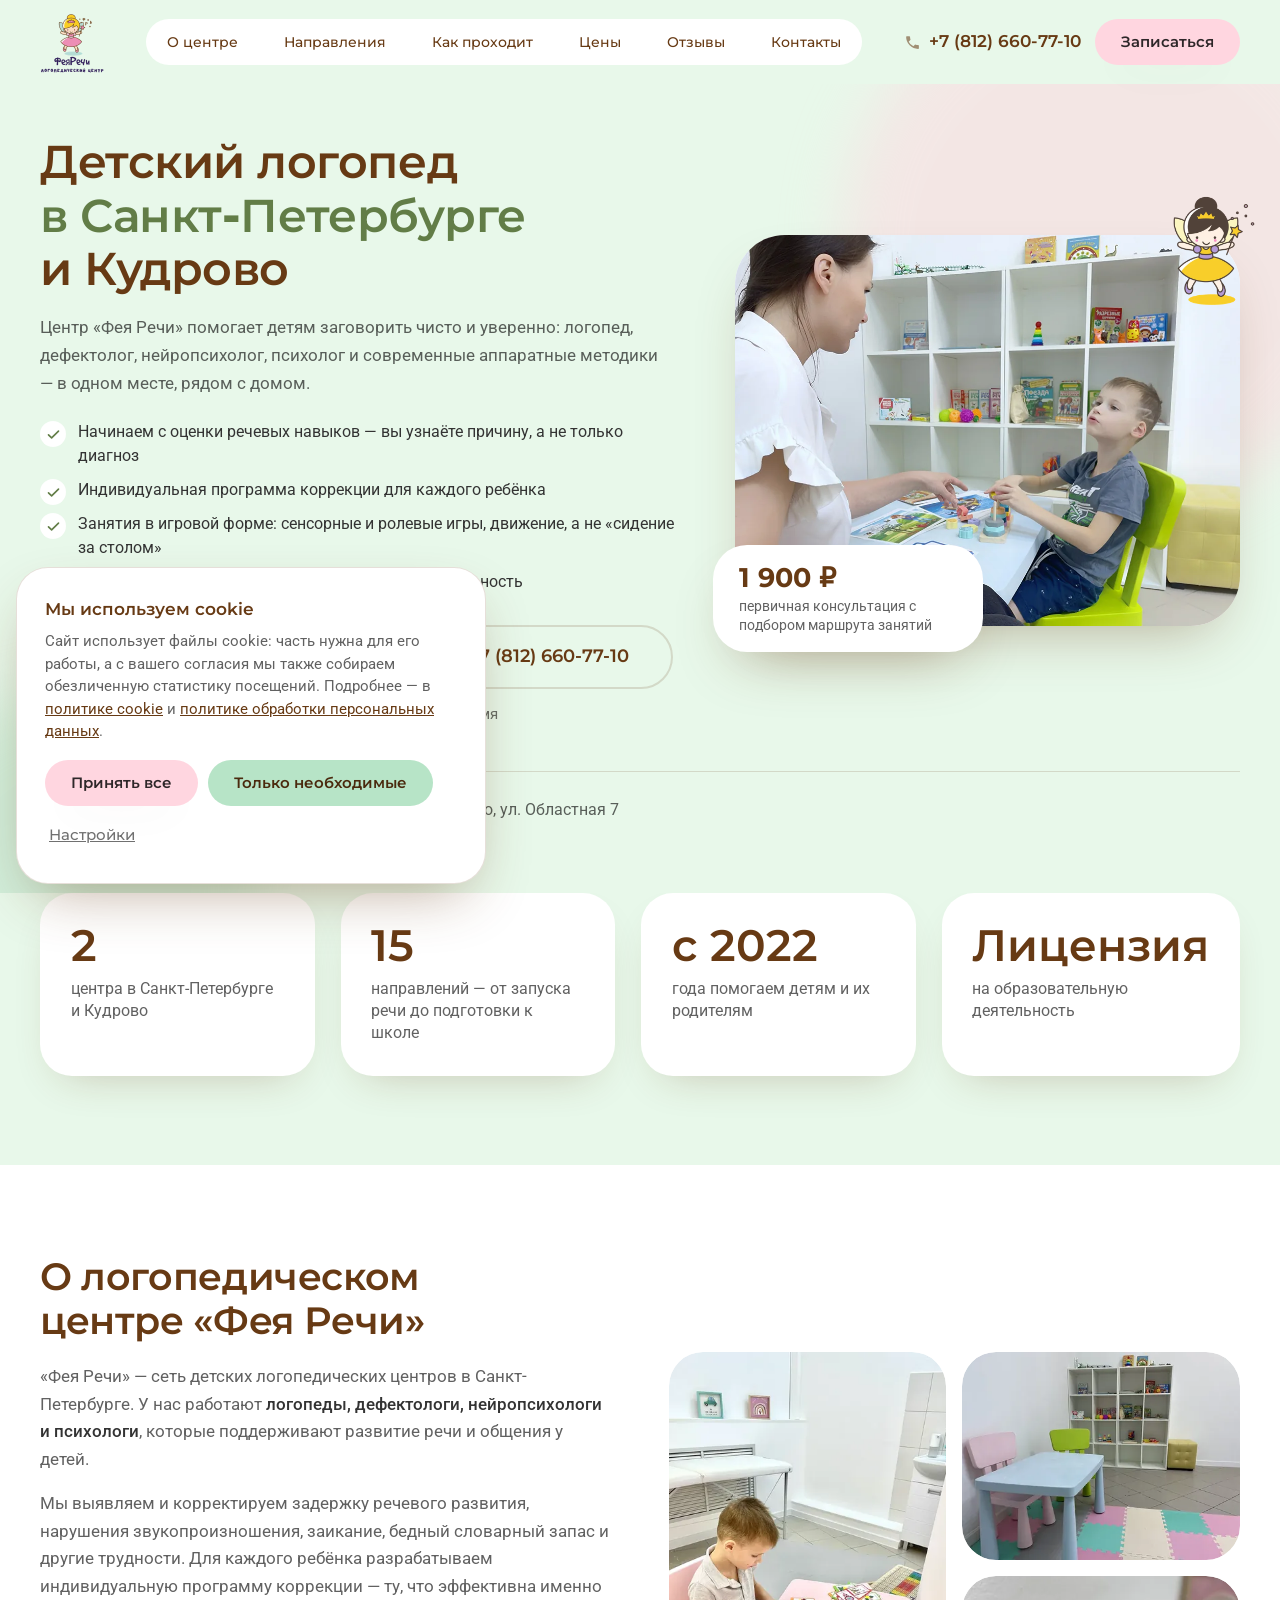
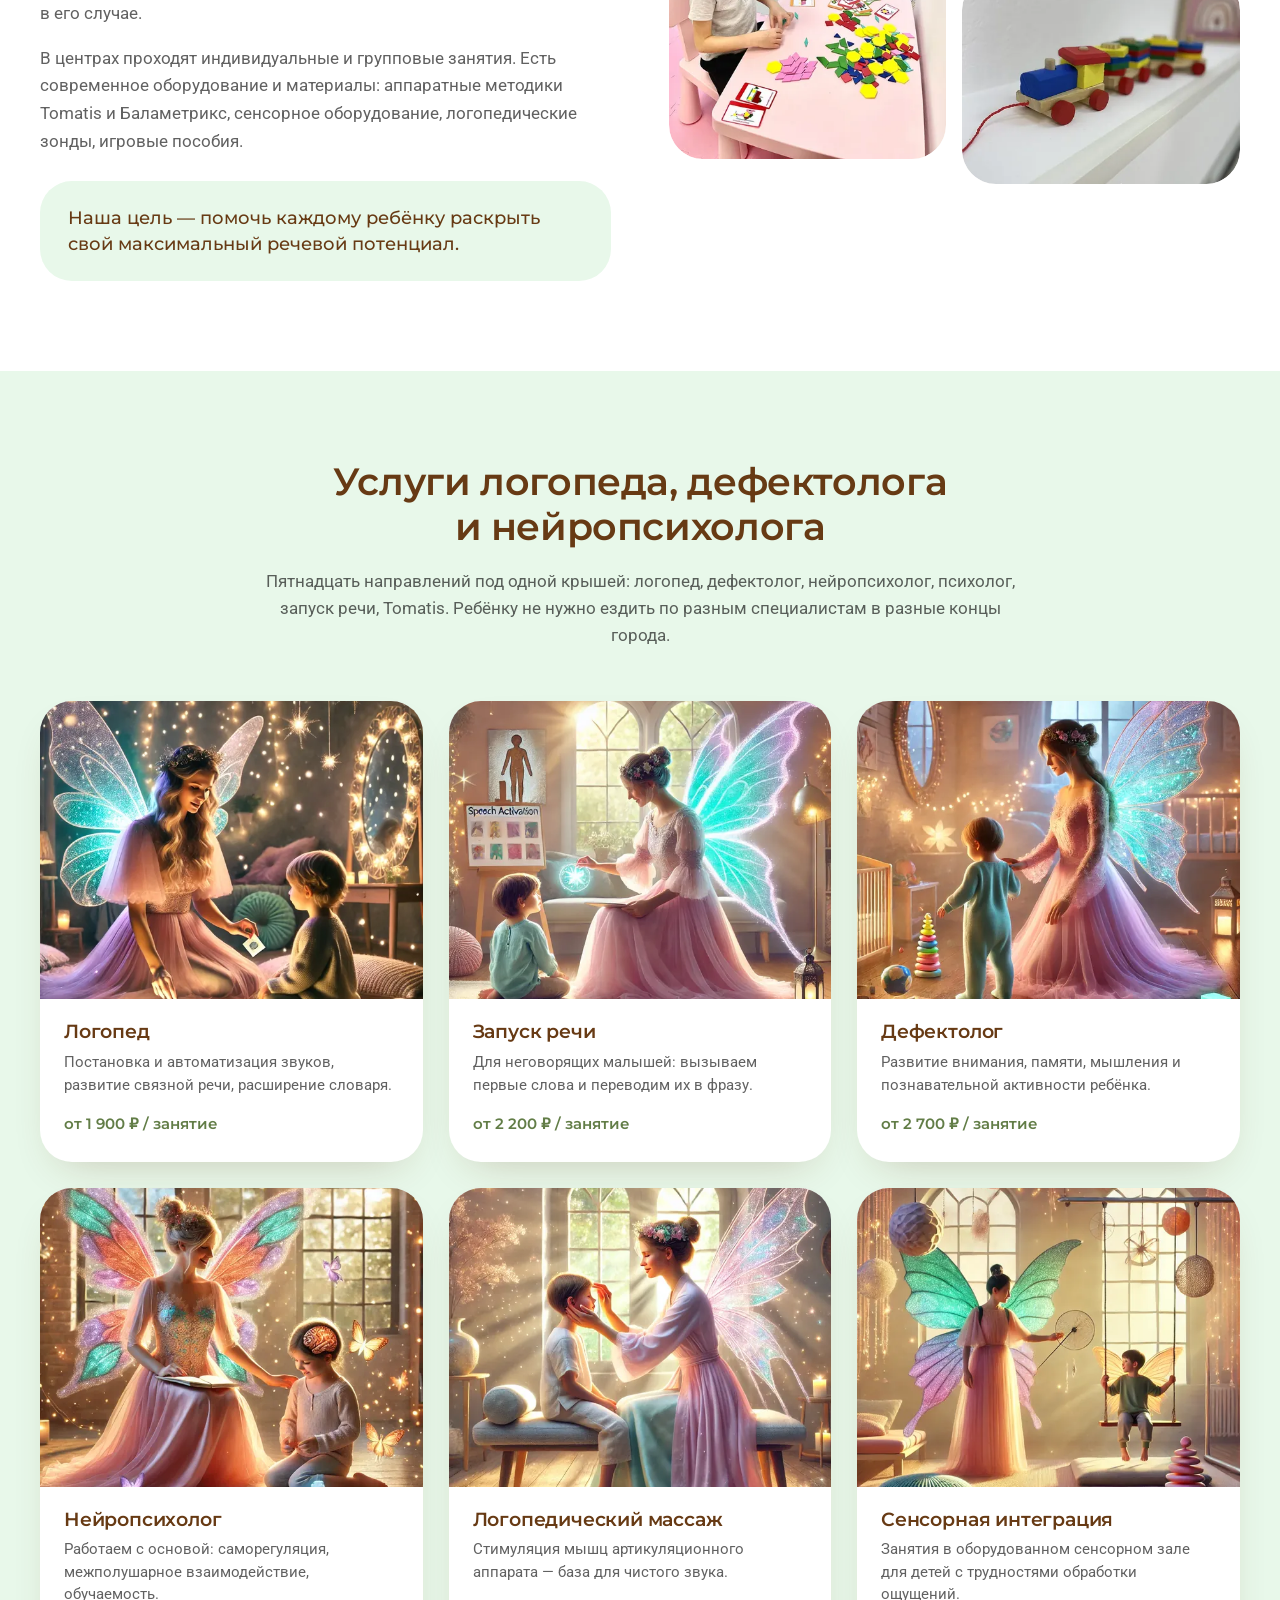
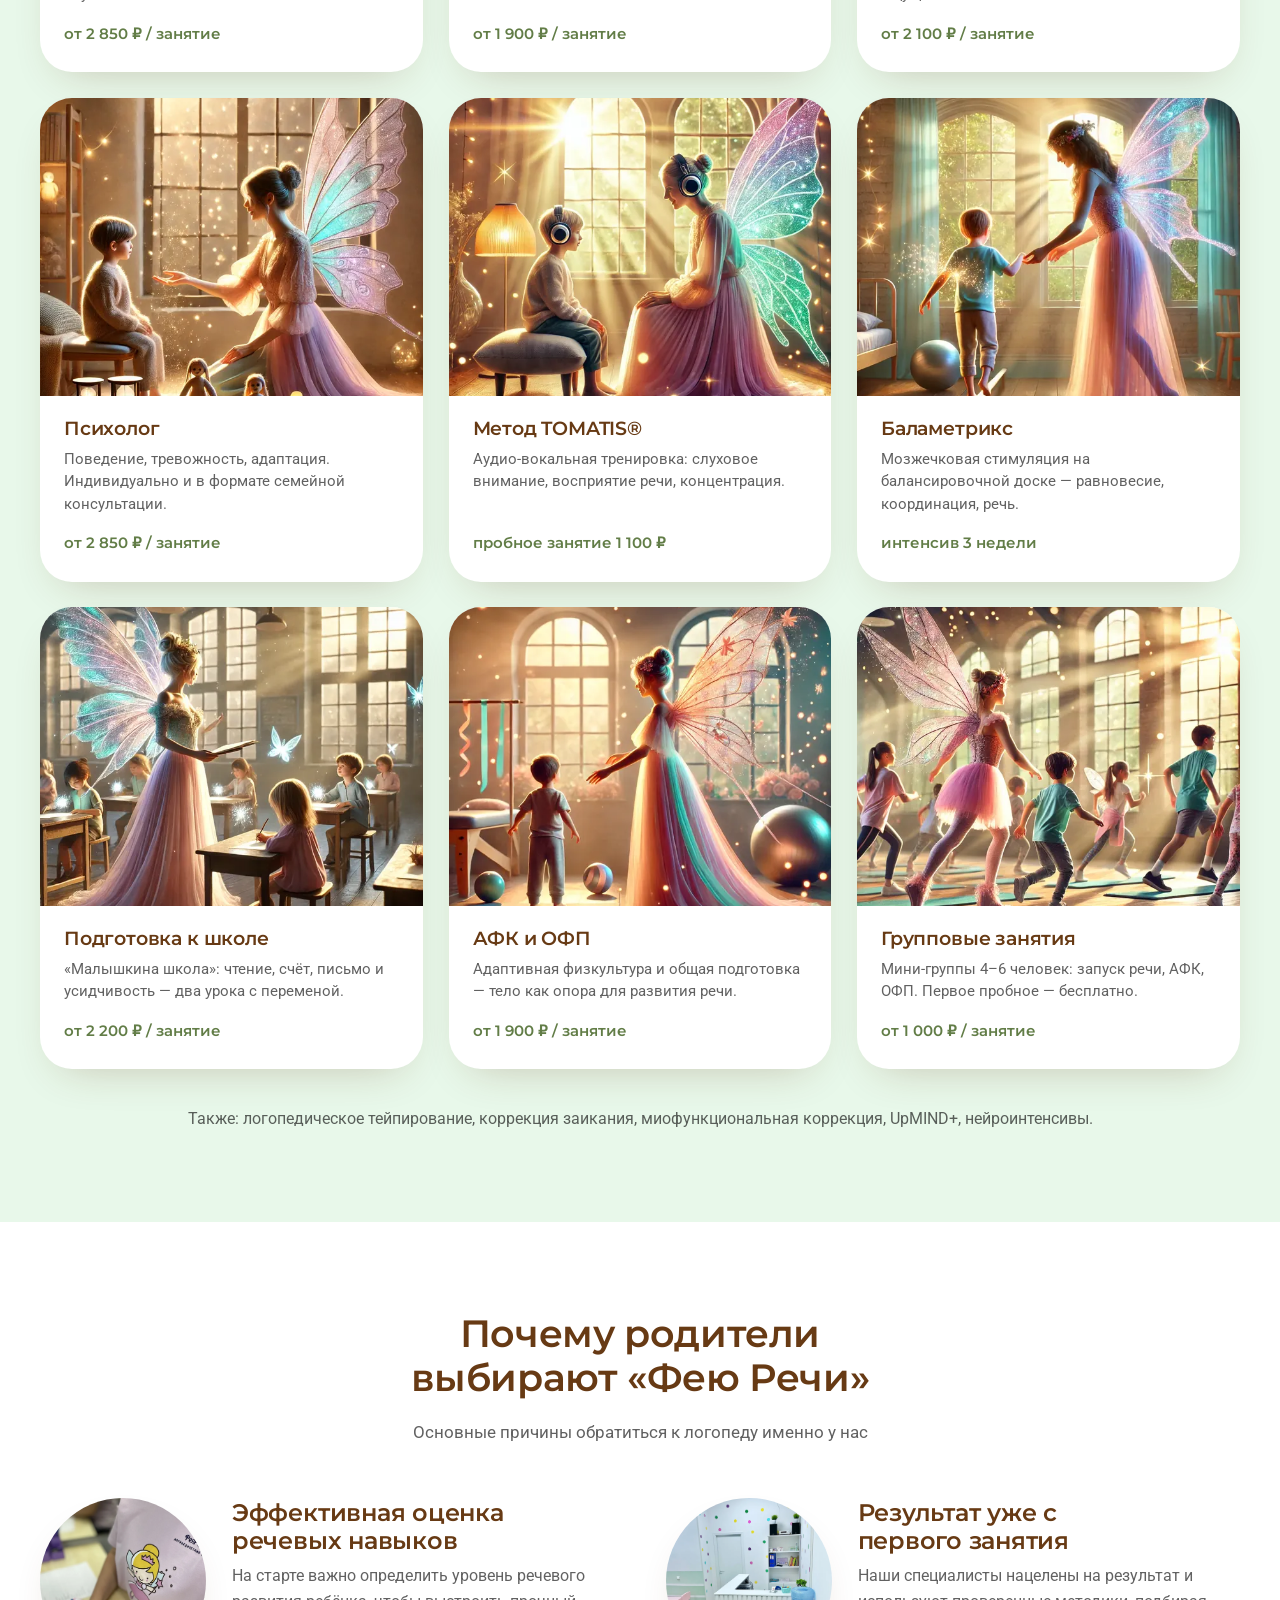
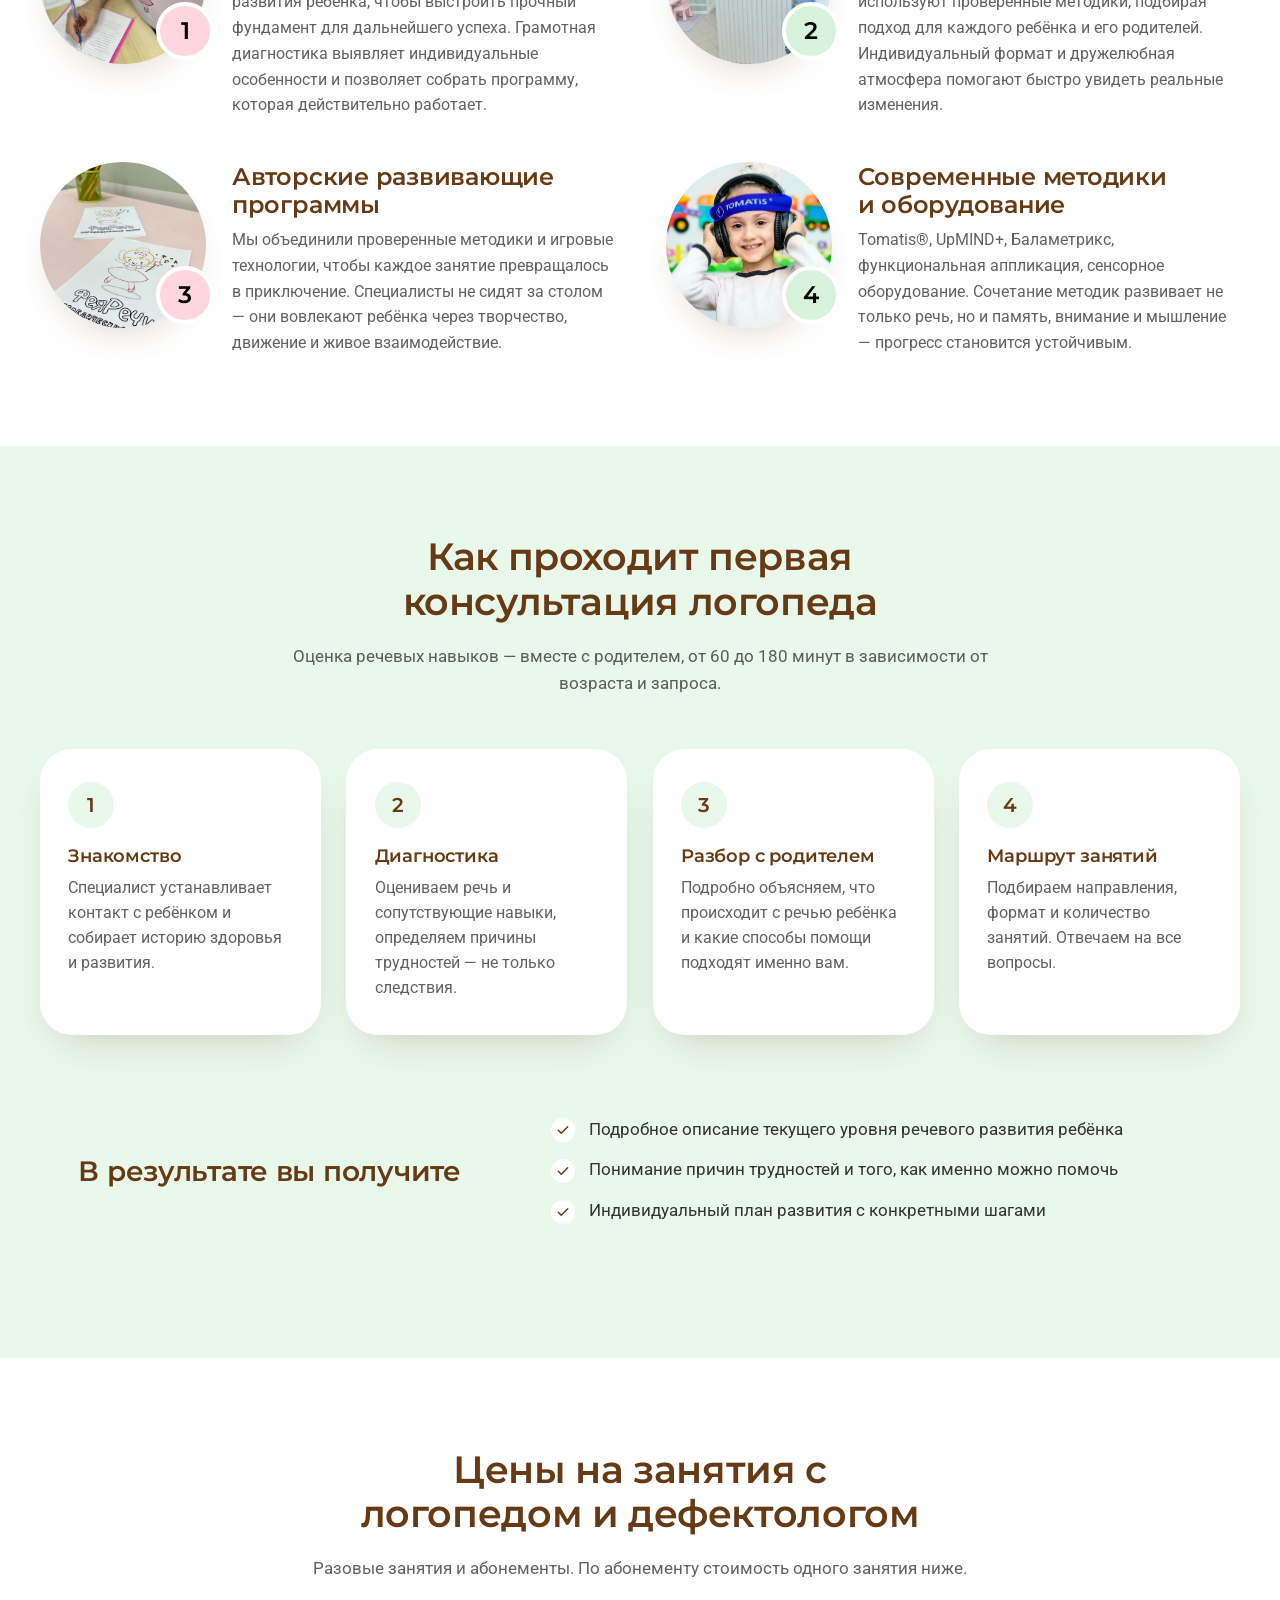
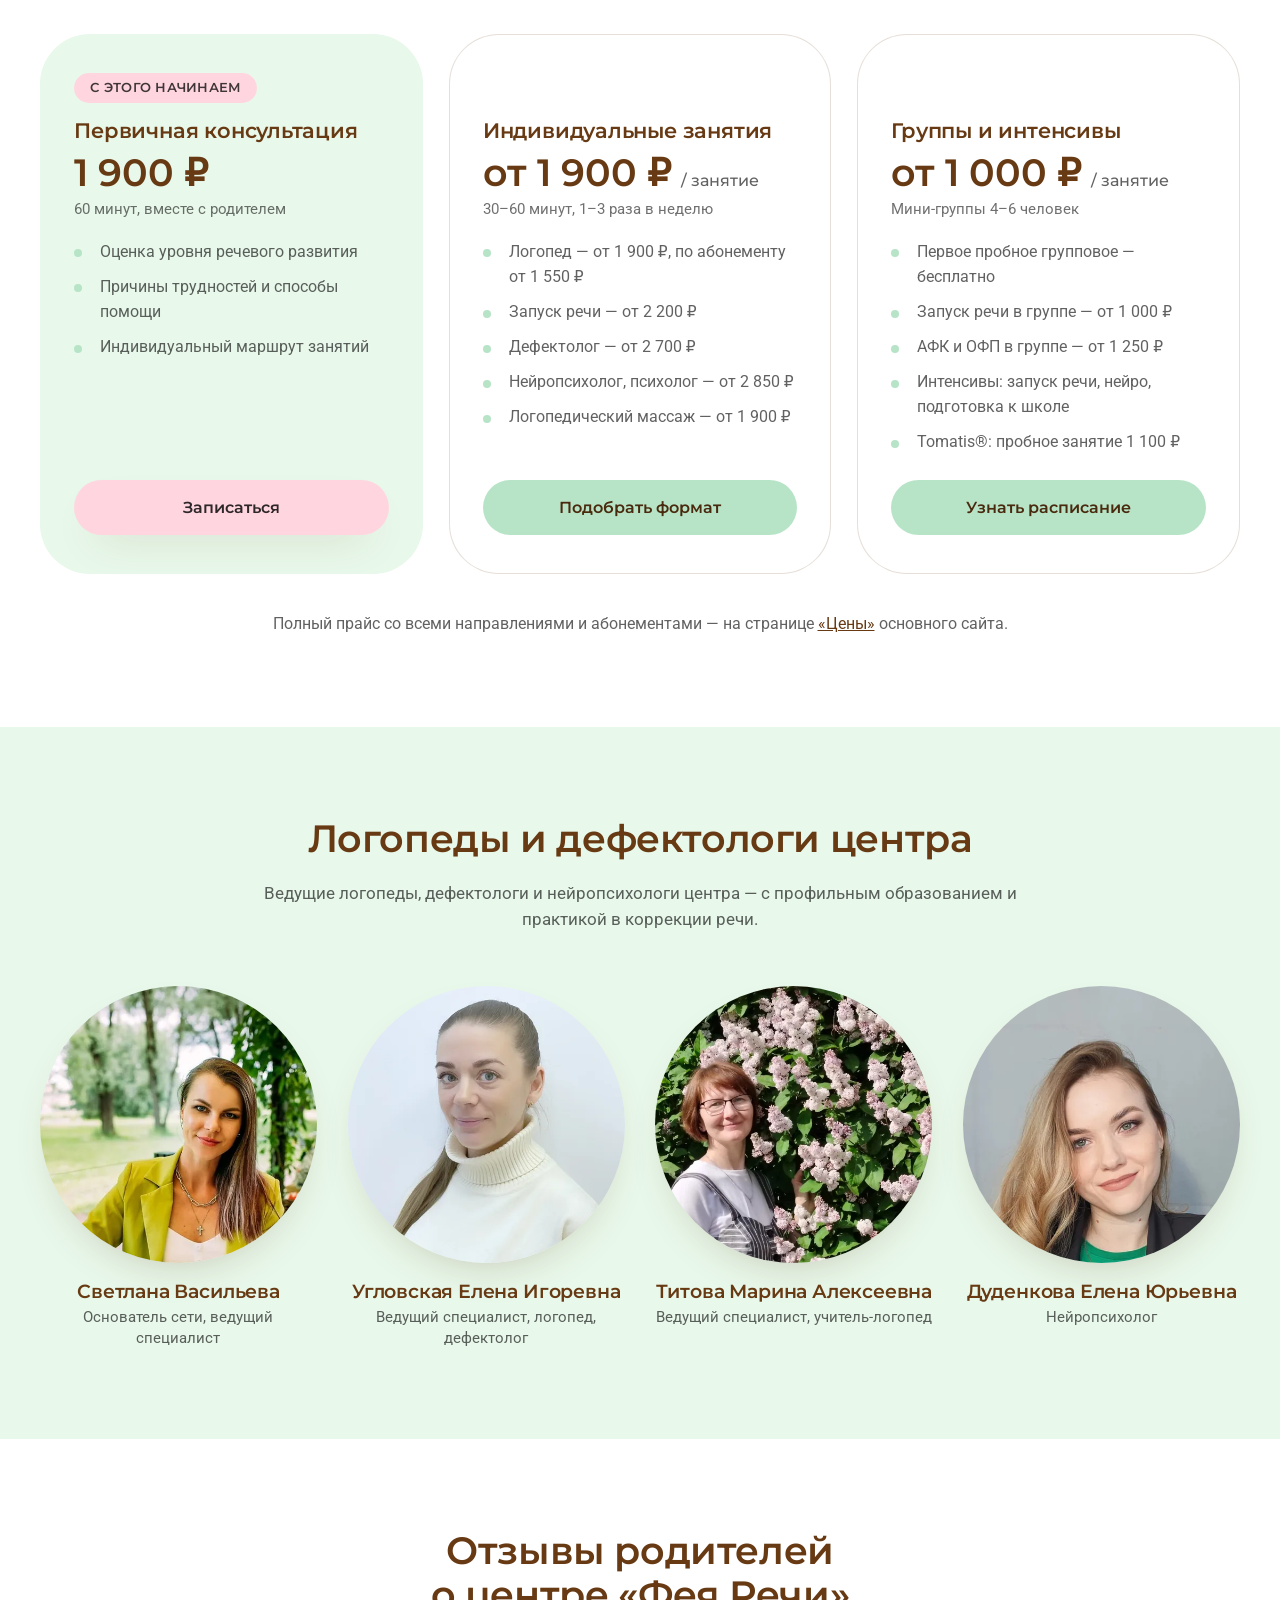
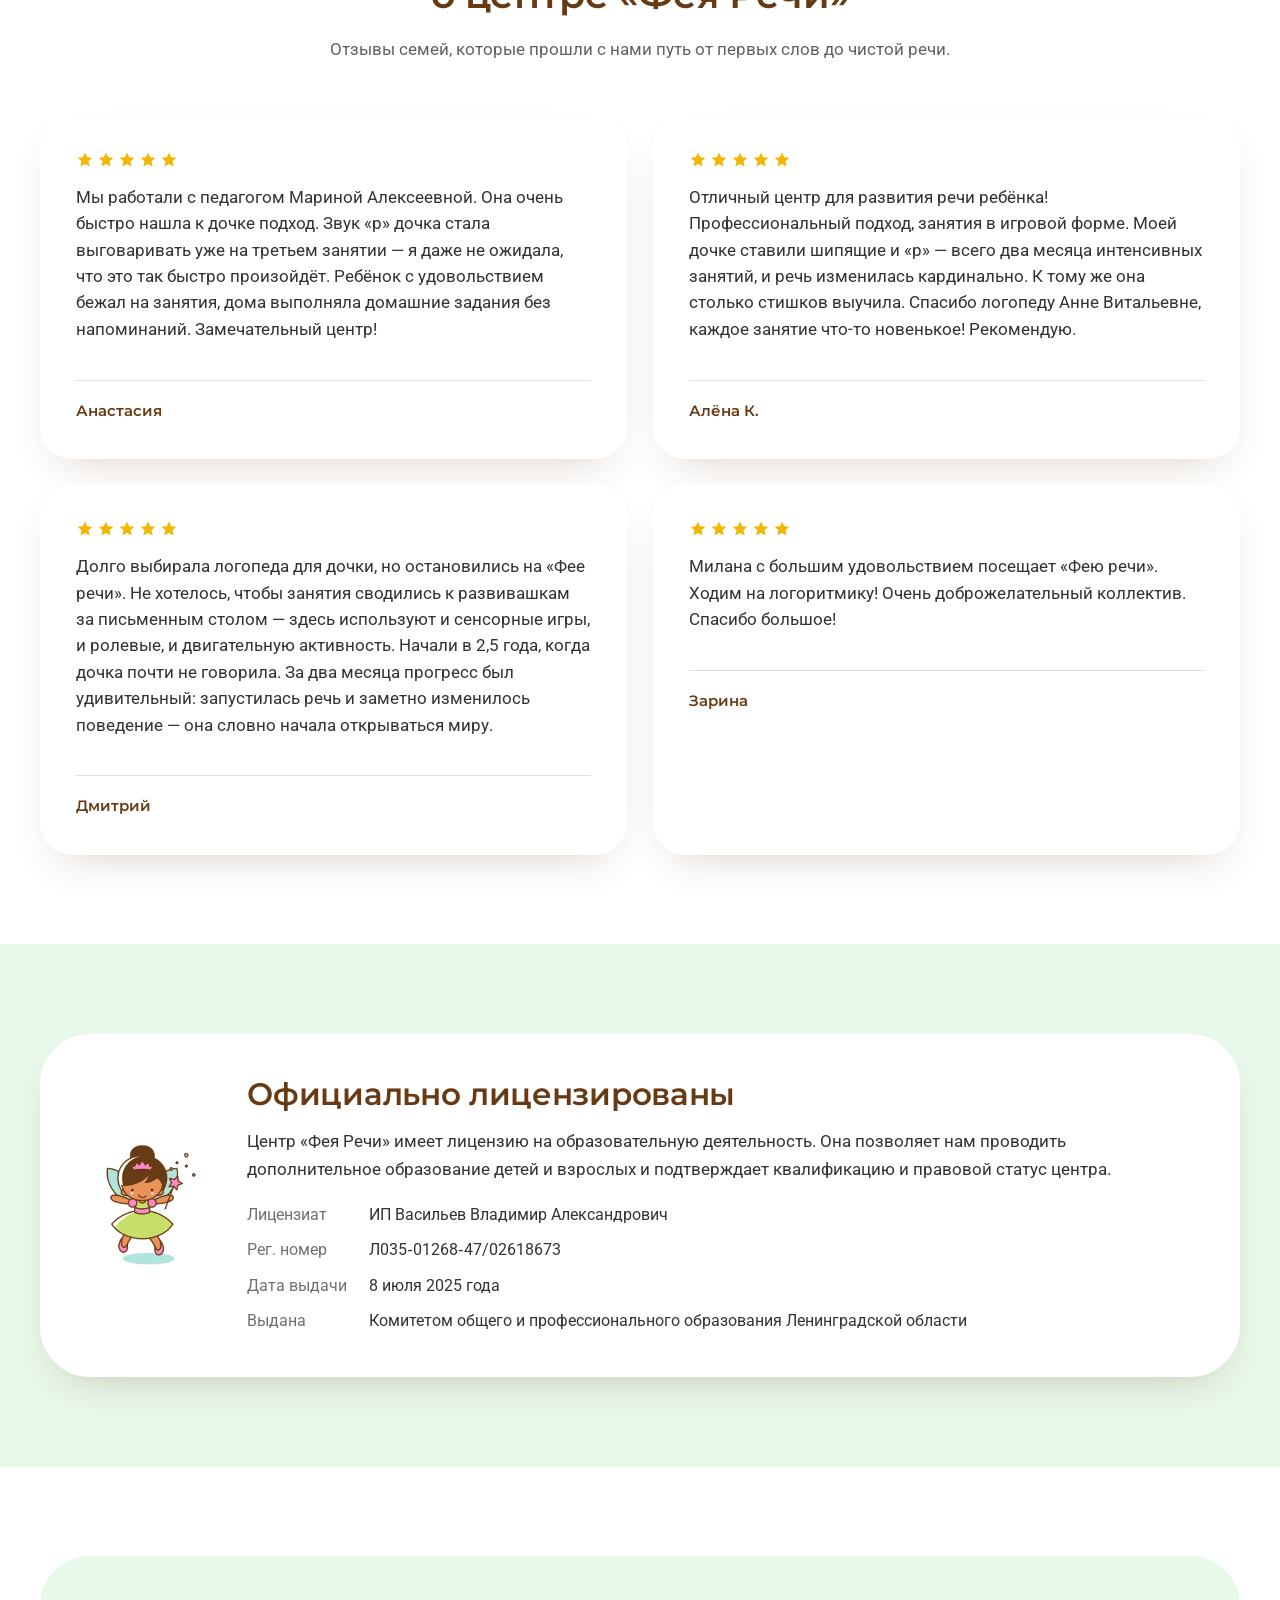
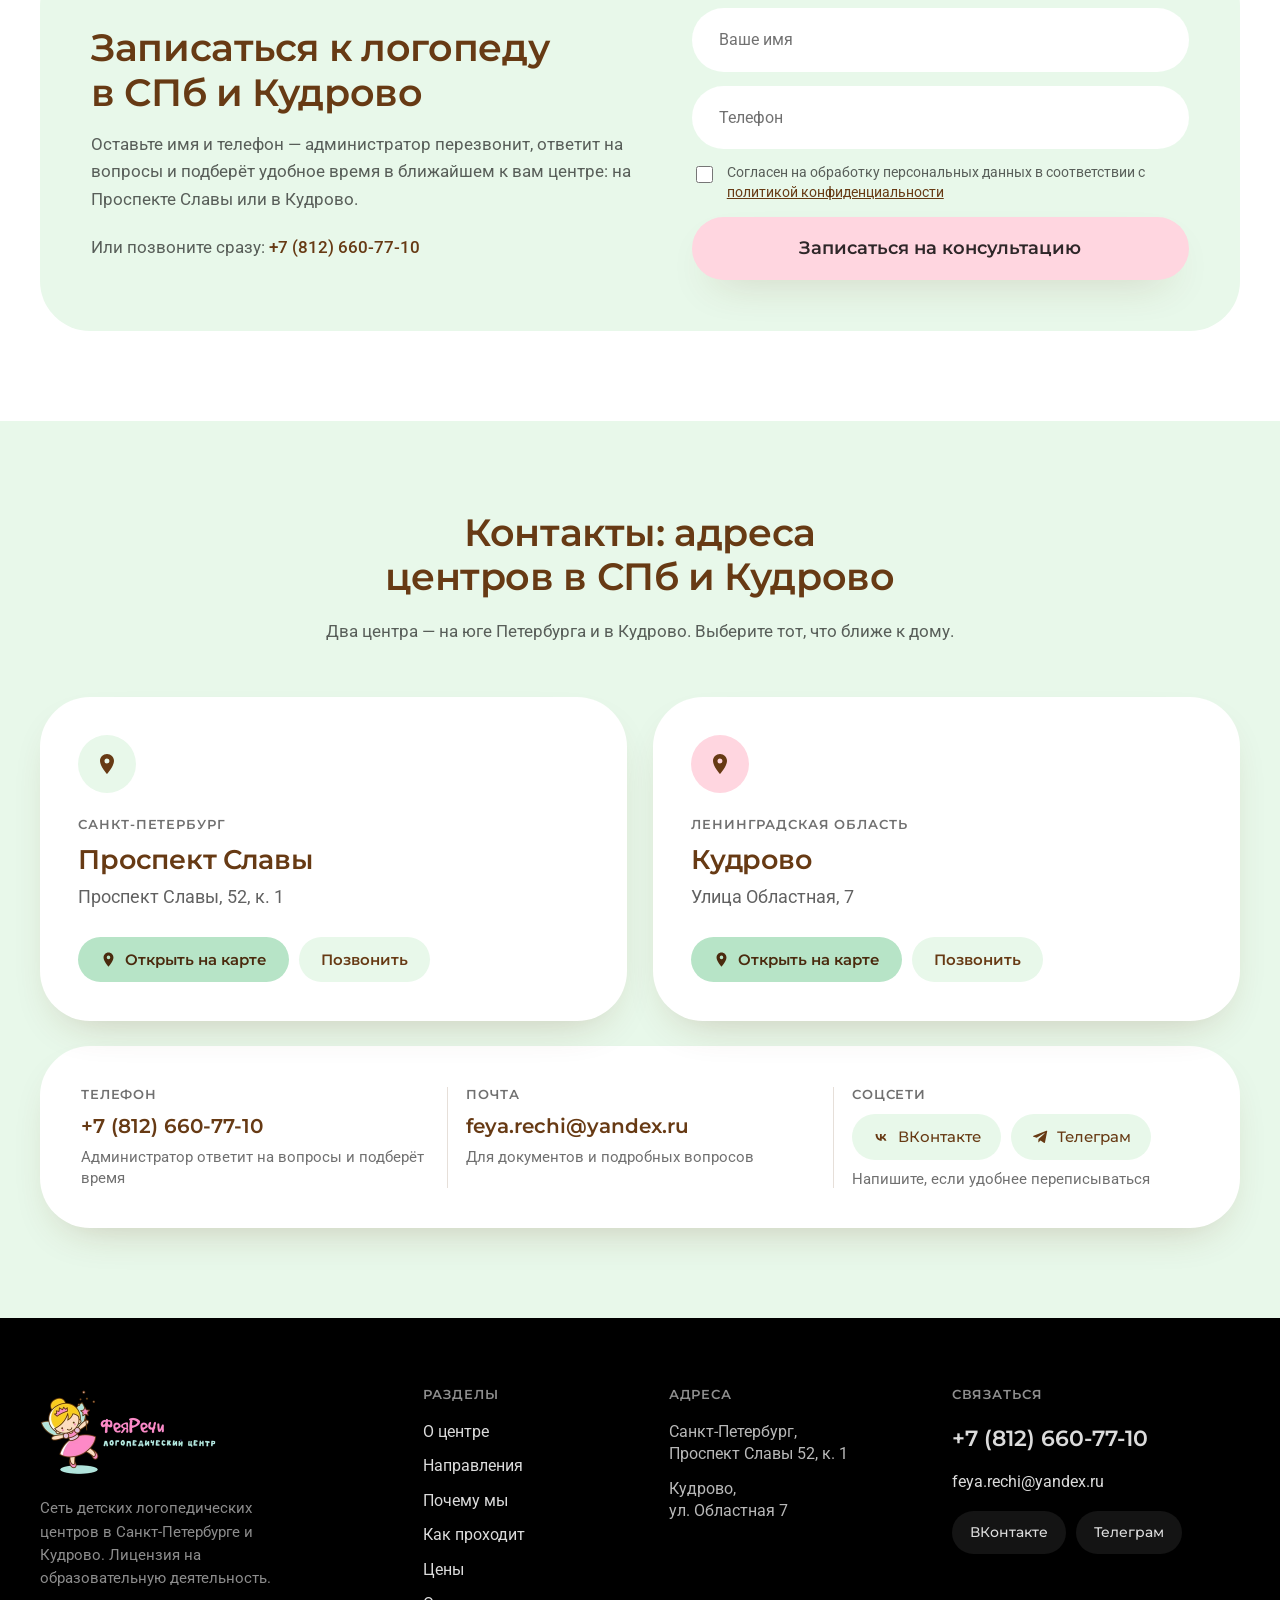
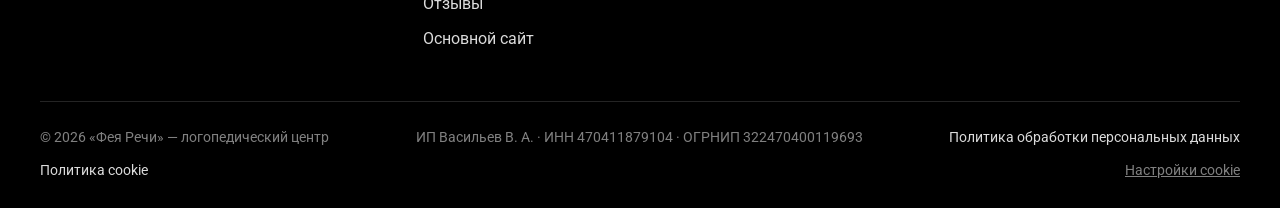
==== commit 2caa8a28: "Уменьшить вес картинок на телефоне Коллаж в блоке «о центре»: три фотографии по 900px показываются н" ====
--- a/index.html
+++ b/index.html
@@ -38,8 +38,8 @@
     '<meta name="robots" content="noindex, nofollow">');
 }
 </script>
-<link rel="stylesheet" href="assets/style.css?v=2">
-<script src="assets/cookie.js?v=2" defer></script>
+<link rel="stylesheet" href="assets/style.css?v=3">
+<script src="assets/cookie.js?v=3" defer></script>
 
 <script type="application/ld+json">
 {
@@ -543,7 +543,7 @@
       </div>
 
       <div class="hero__media">
-        <img class="hero__fairy" src="assets/img/fairy-2.webp" width="418" height="420" alt="" aria-hidden="true">
+        <img class="hero__fairy" src="assets/img/fairy-2.webp" width="418" height="420" alt="" aria-hidden="true" loading="lazy">
         <div class="hero__photo">
           <img src="assets/img/hero.webp" width="1000" height="768"
                alt="Логопед центра «Фея Речи» занимается с ребёнком за столом с развивающими карточками" fetchpriority="high">
@@ -608,9 +608,9 @@
       </div>
 
       <div class="collage reveal">
-        <figure><img src="assets/img/room-play.webp" width="900" height="1200" alt="Ребёнок собирает геометрическую мозаику в кабинете центра" loading="lazy"></figure>
-        <figure><img src="assets/img/room-group.webp" width="900" height="675" alt="Игровая зона центра с детскими столами и стеллажами с пособиями" loading="lazy"></figure>
-        <figure><img src="assets/img/detail-toy.webp" width="900" height="1200" alt="Деревянные развивающие игрушки на полке в кабинете" loading="lazy"></figure>
+        <figure><img srcset="assets/img/room-play-450.webp 450w, assets/img/room-play.webp 900w" sizes="(max-width: 760px) 45vw, 22vw" src="assets/img/room-play.webp" width="900" height="1200" alt="Ребёнок собирает геометрическую мозаику в кабинете центра" loading="lazy"></figure>
+        <figure><img srcset="assets/img/room-group-450.webp 450w, assets/img/room-group.webp 900w" sizes="(max-width: 760px) 45vw, 22vw" src="assets/img/room-group.webp" width="900" height="675" alt="Игровая зона центра с детскими столами и стеллажами с пособиями" loading="lazy"></figure>
+        <figure><img srcset="assets/img/detail-toy-450.webp 450w, assets/img/detail-toy.webp 900w" sizes="(max-width: 760px) 45vw, 22vw" src="assets/img/detail-toy.webp" width="900" height="1200" alt="Деревянные развивающие игрушки на полке в кабинете" loading="lazy"></figure>
       </div>
     </div>
   </div>
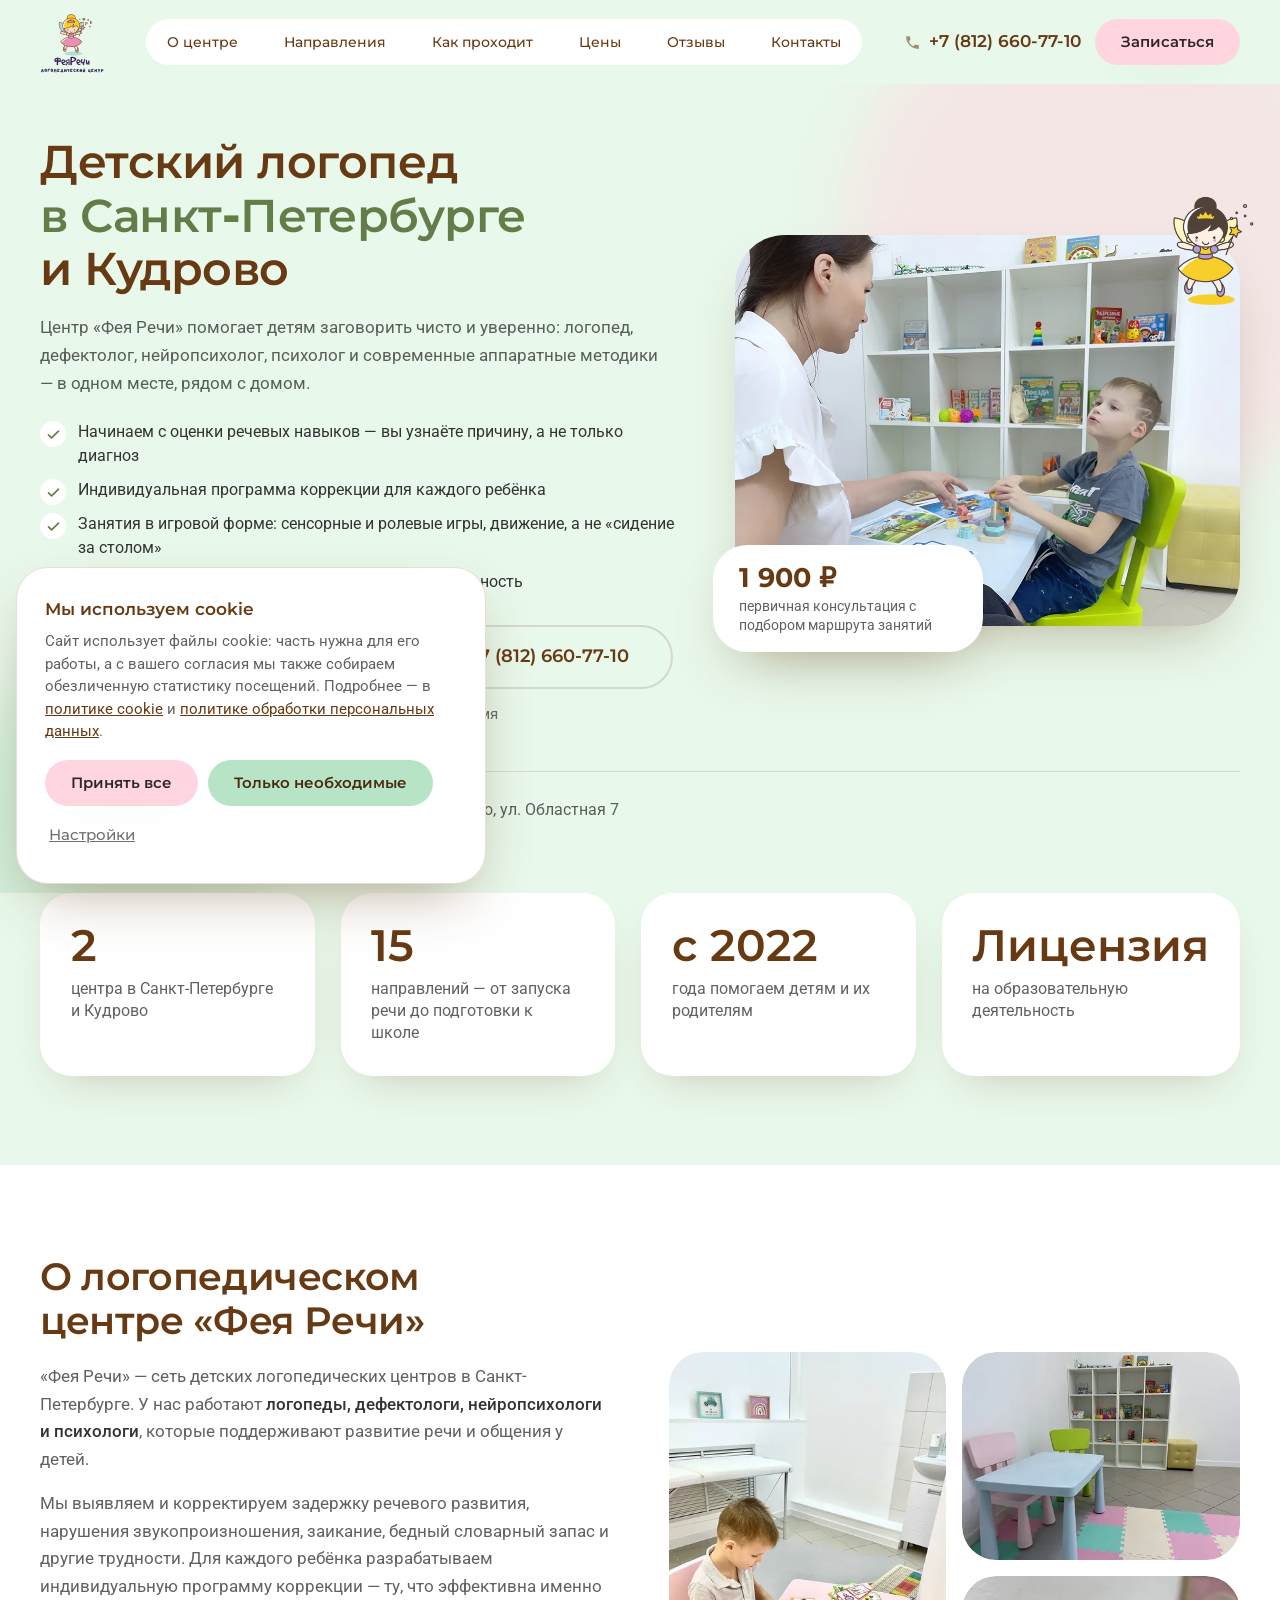
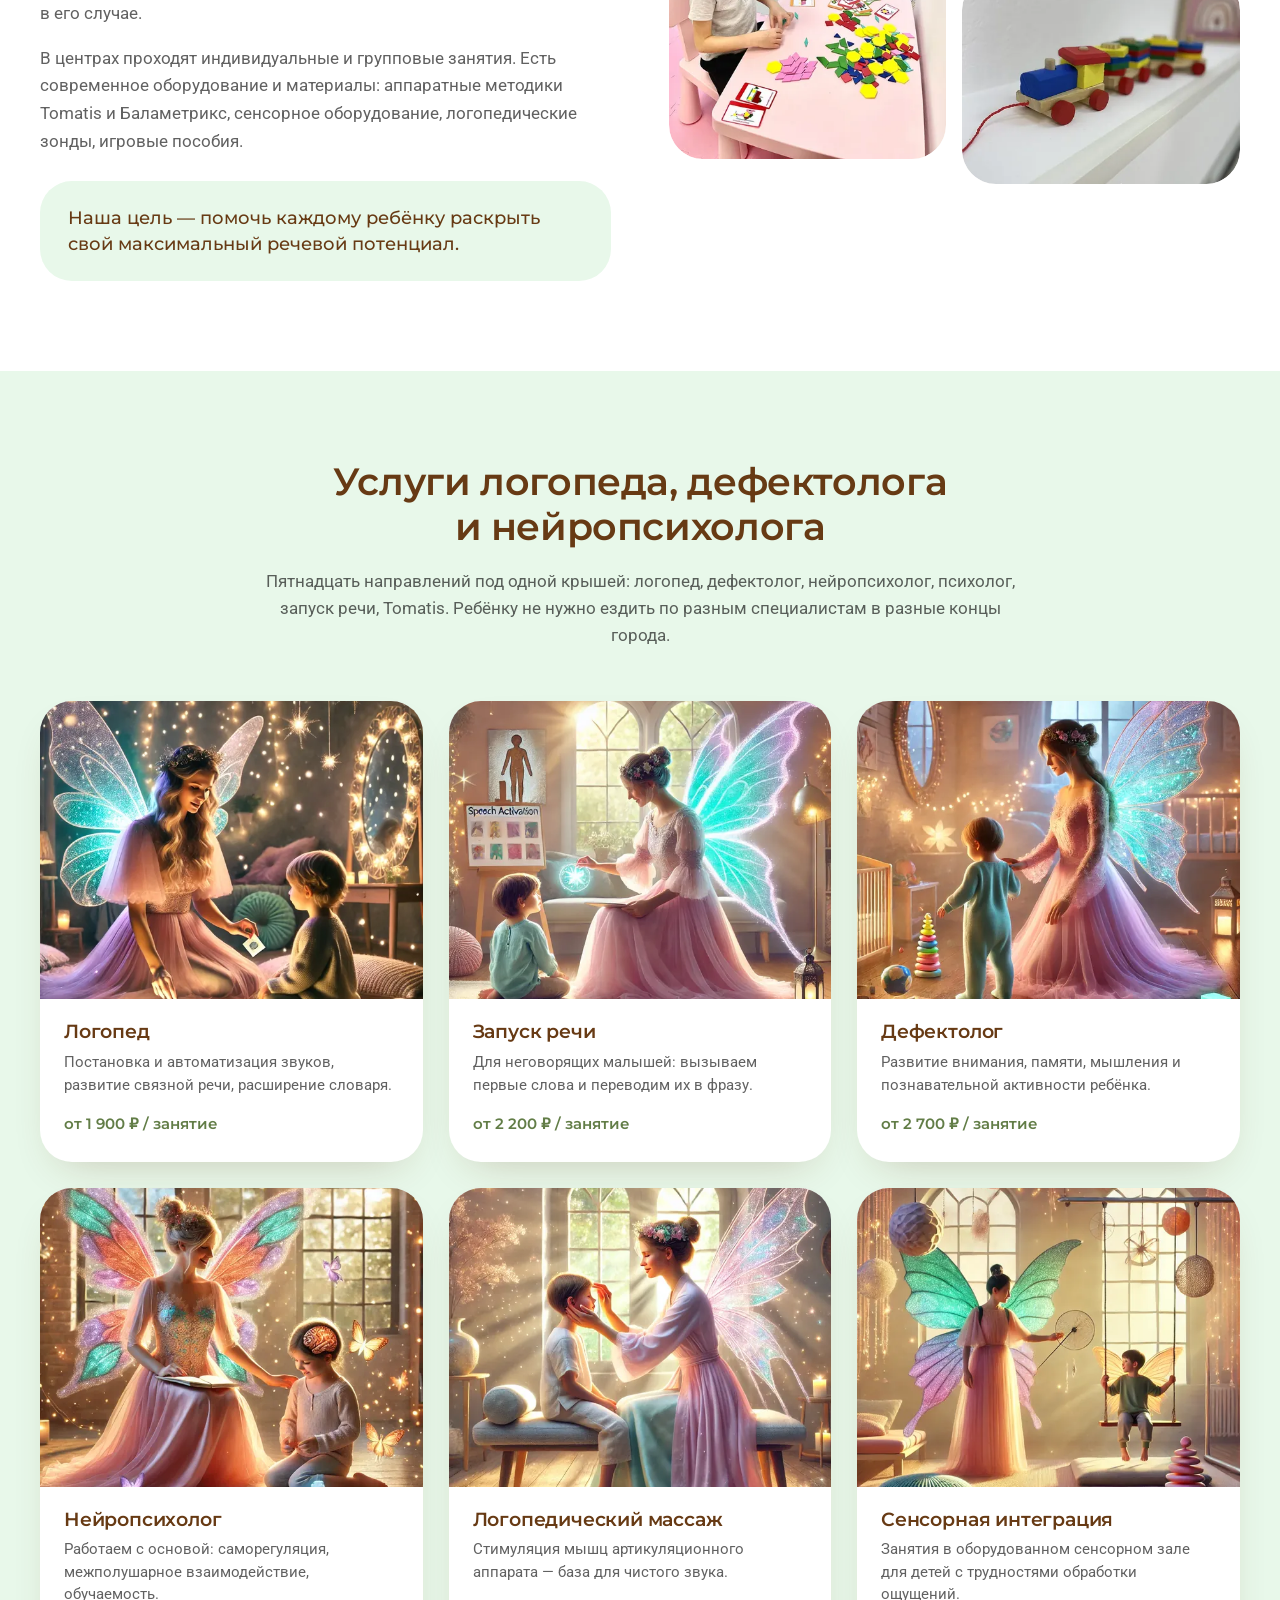
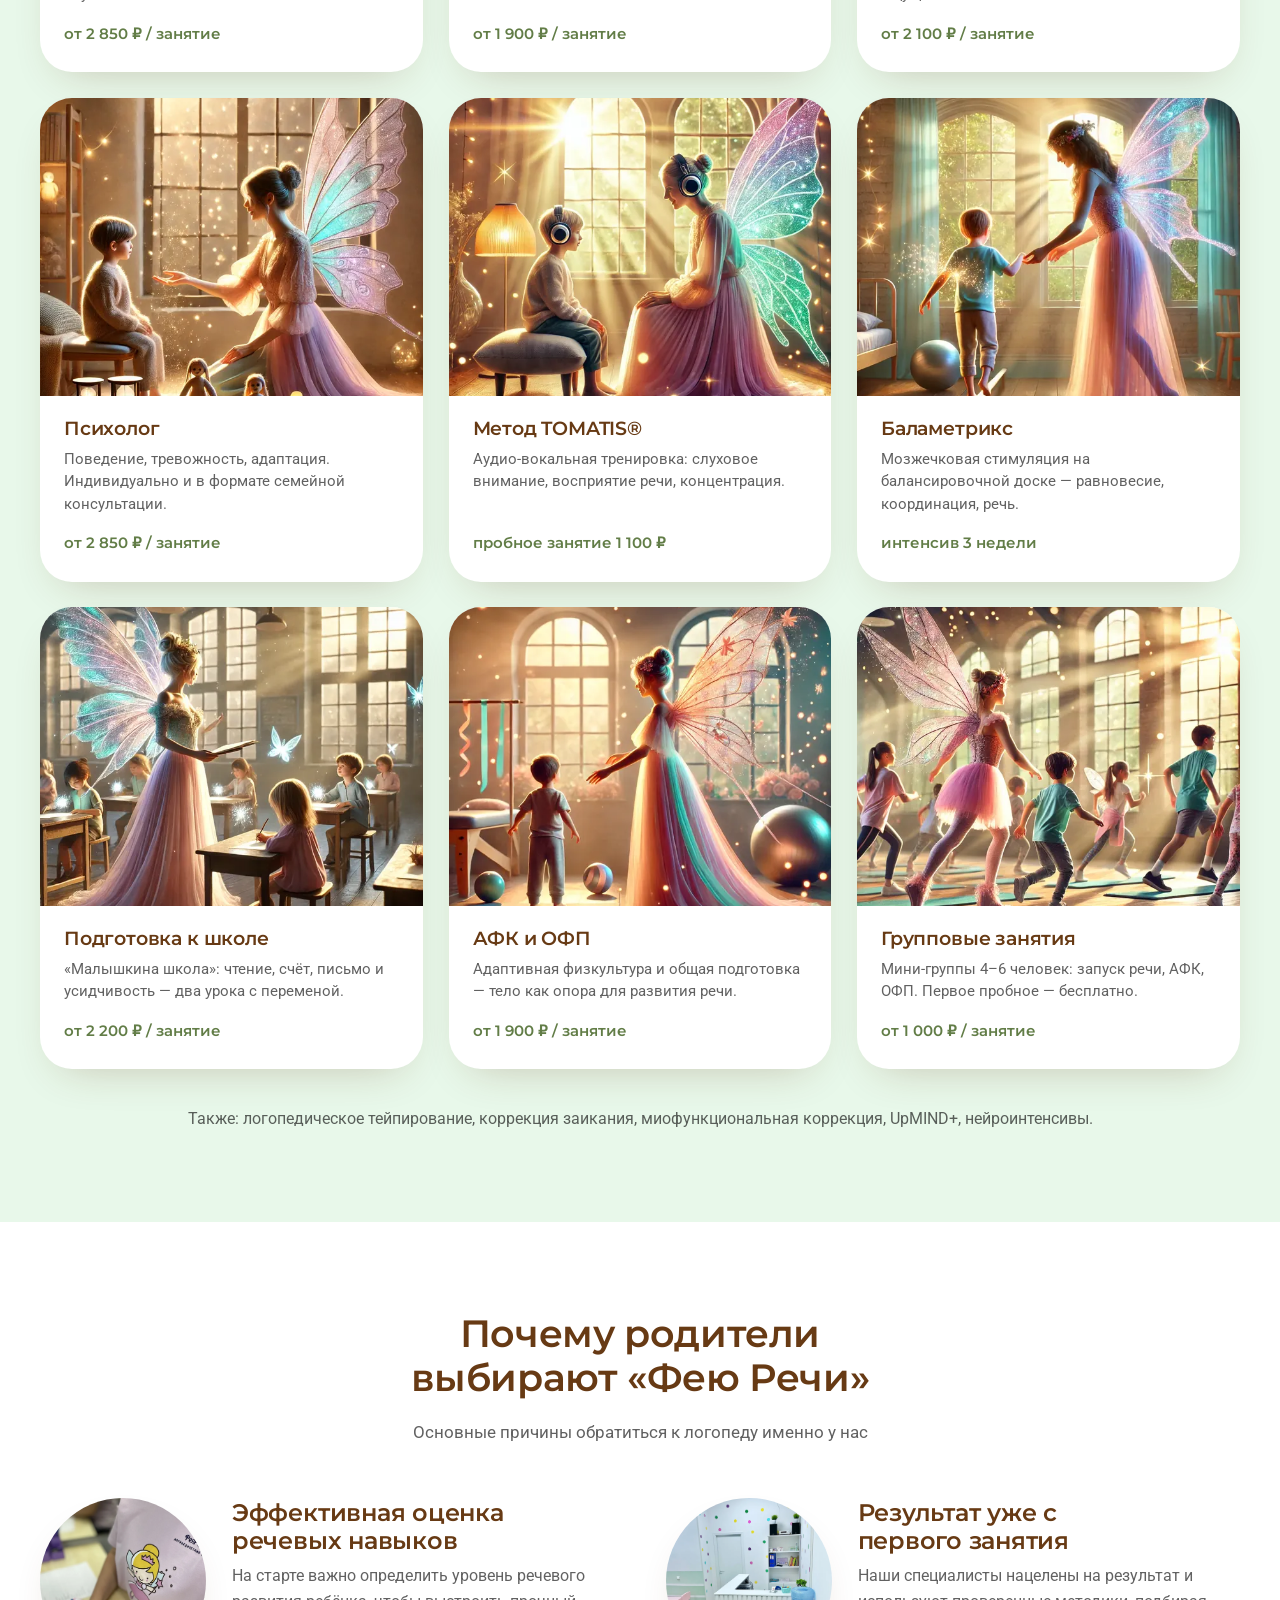
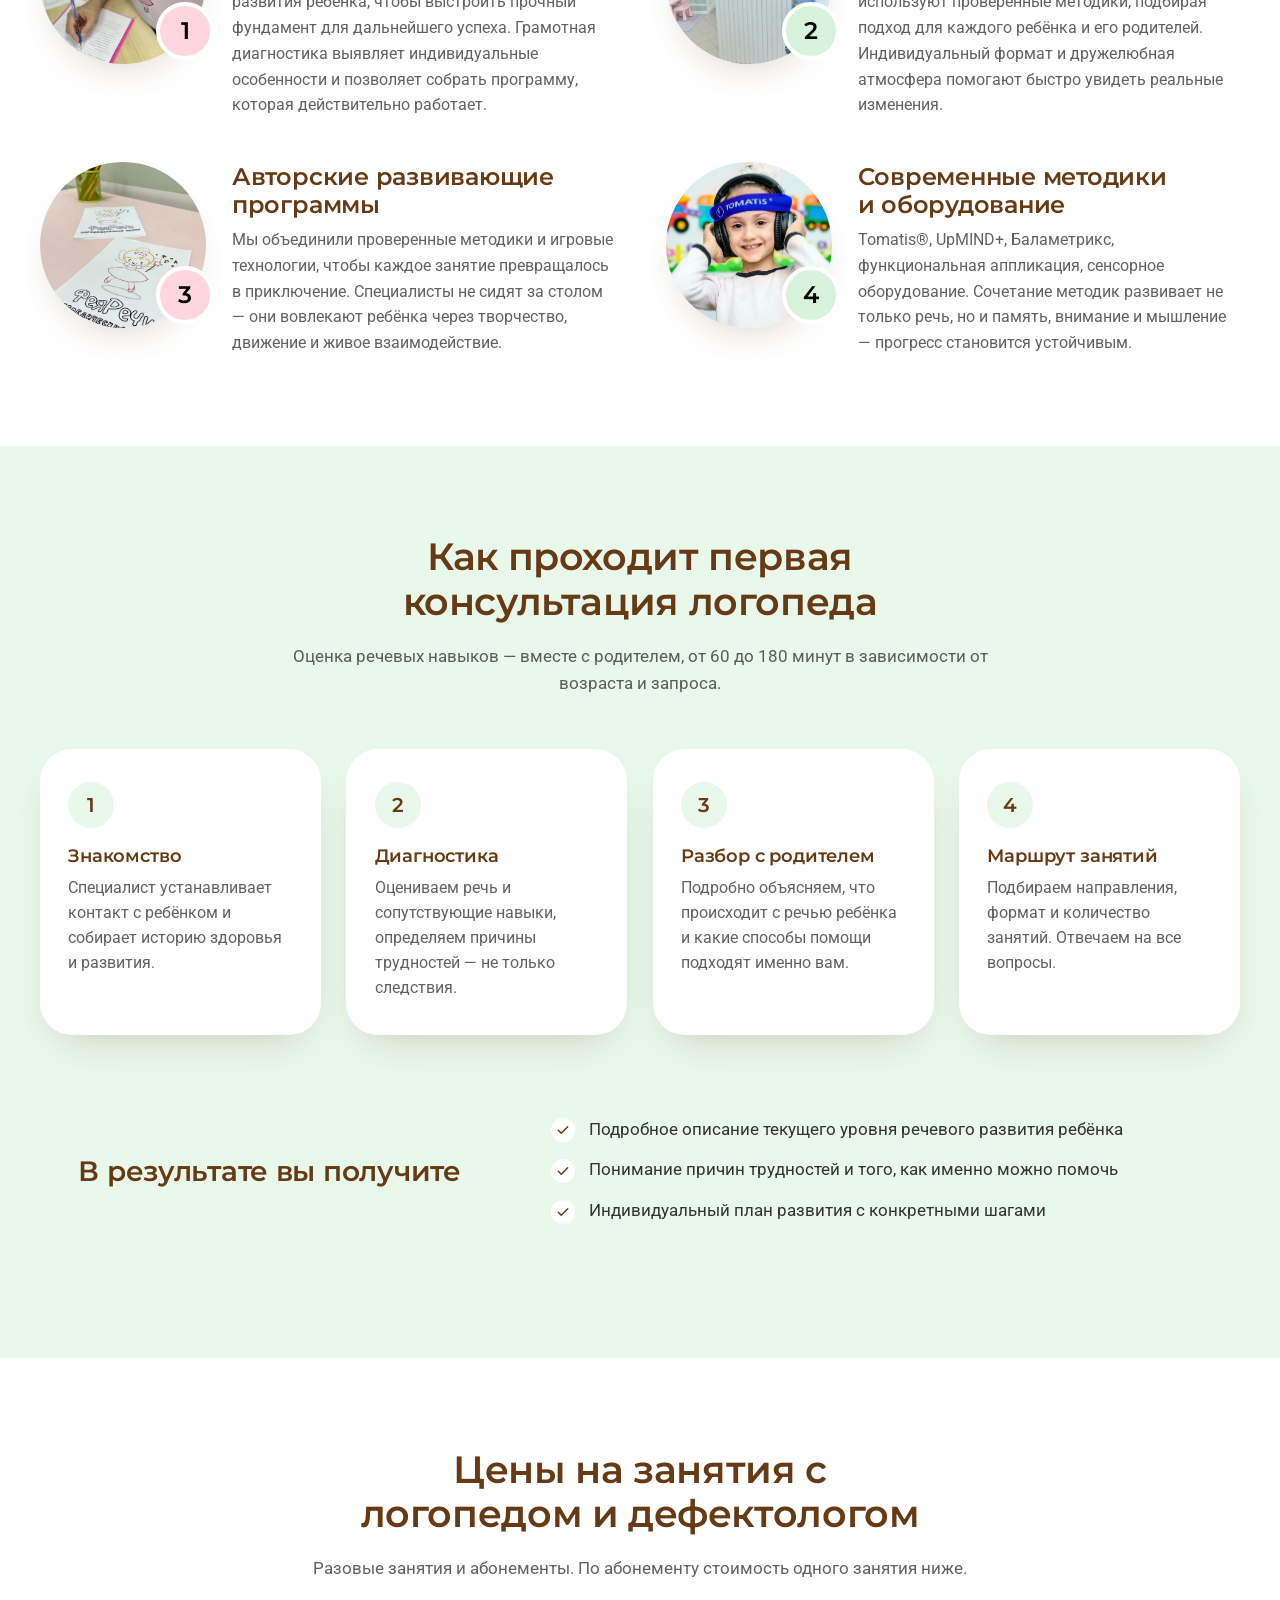
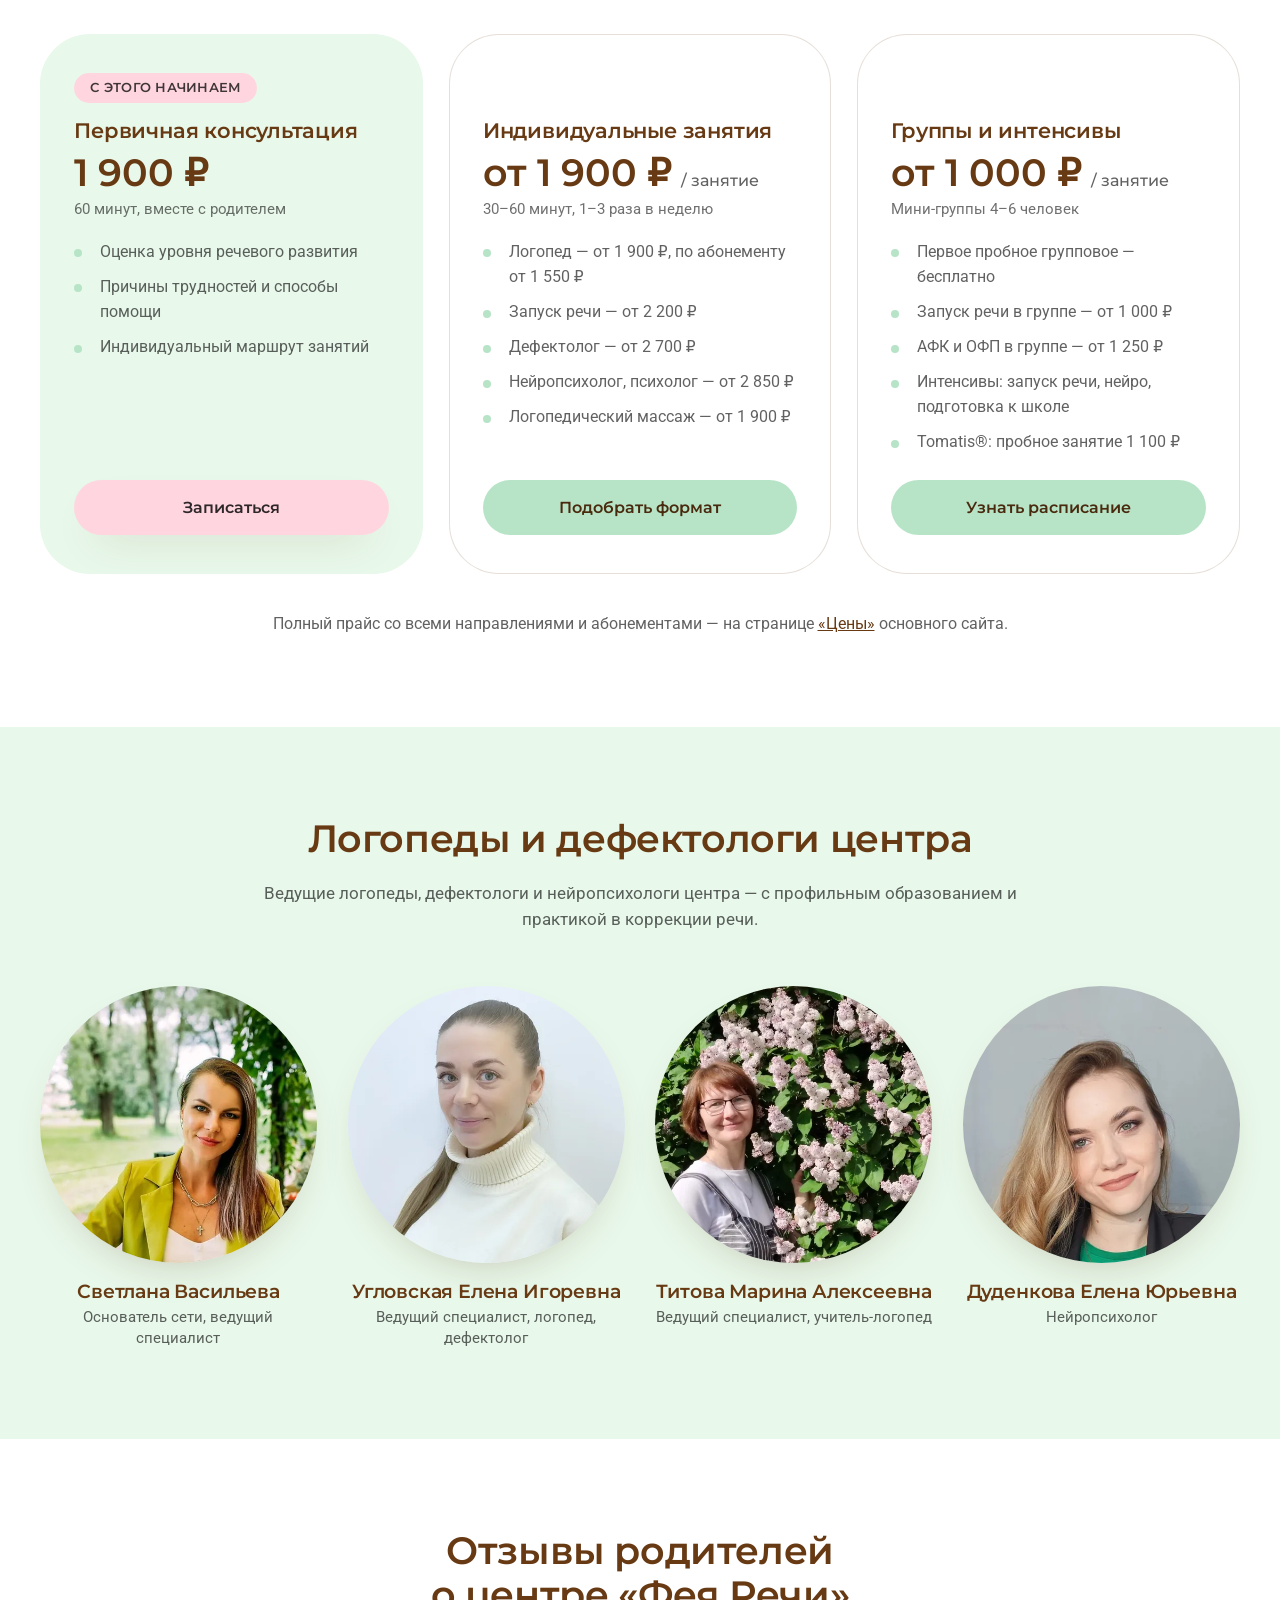
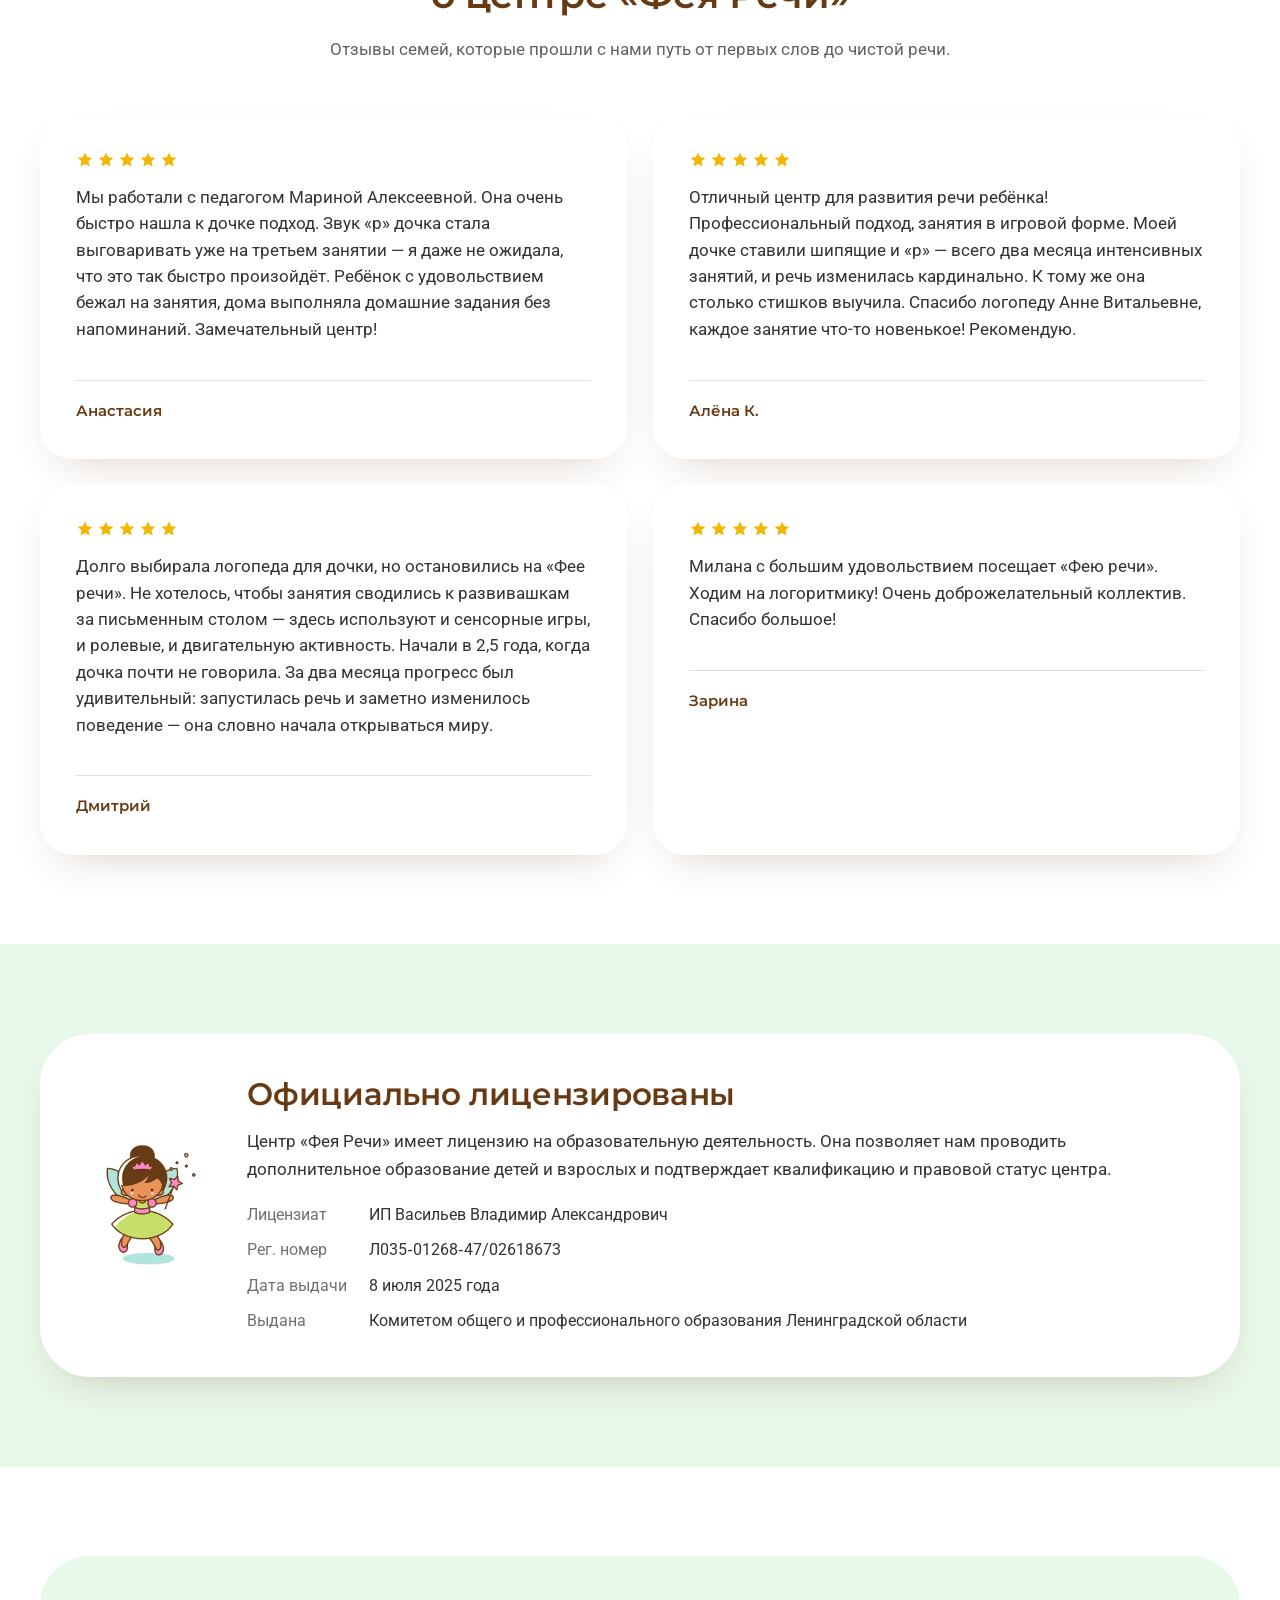
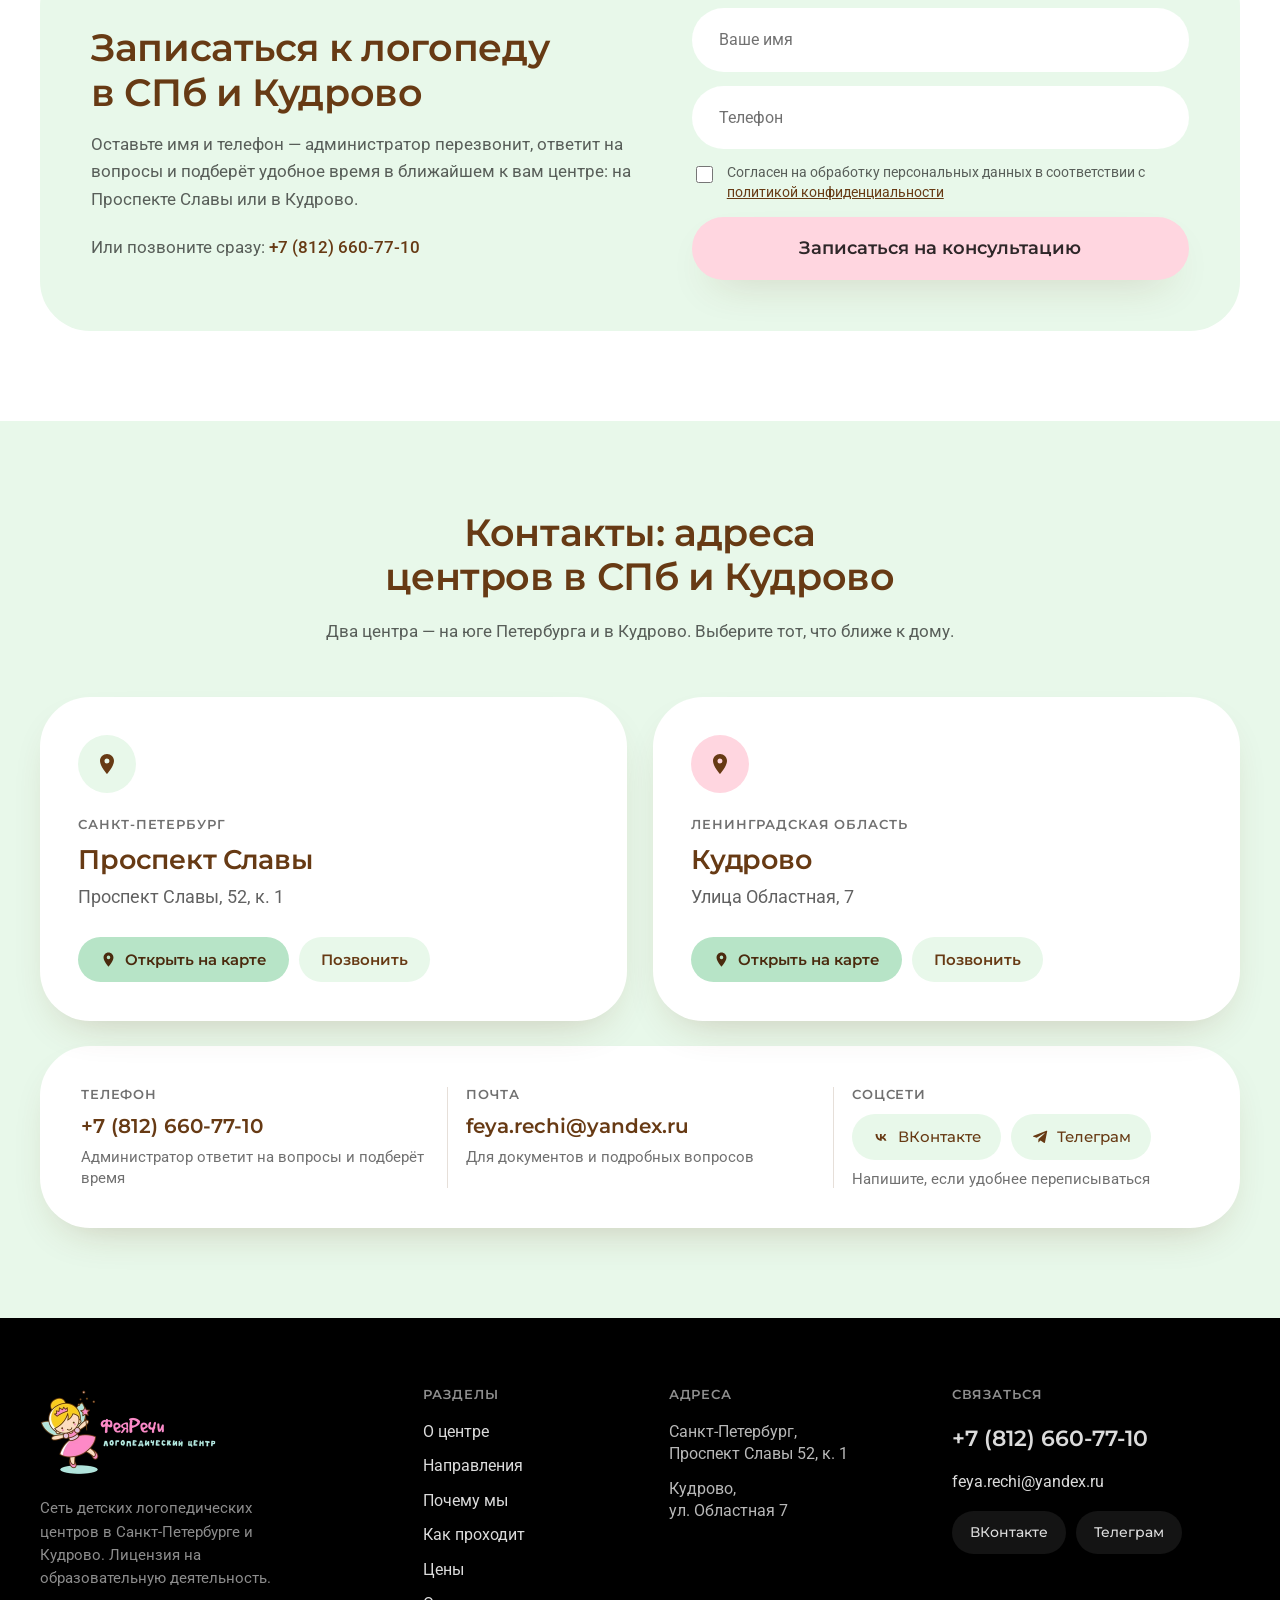
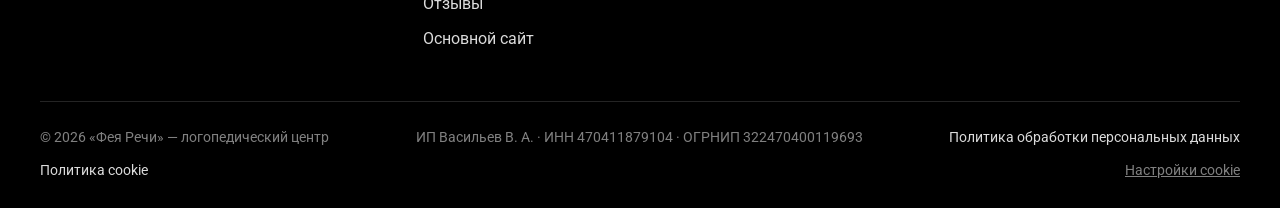
==== commit 4286110a: "Фею в первом экране рисовать фоном, а не картинкой с lazy Прошлая правка сделала фею отложенной, что" ====
--- a/index.html
+++ b/index.html
@@ -38,8 +38,8 @@
     '<meta name="robots" content="noindex, nofollow">');
 }
 </script>
-<link rel="stylesheet" href="assets/style.css?v=3">
-<script src="assets/cookie.js?v=3" defer></script>
+<link rel="stylesheet" href="assets/style.css?v=4">
+<script src="assets/cookie.js?v=4" defer></script>
 
 <script type="application/ld+json">
 {
@@ -543,7 +543,7 @@
       </div>
 
       <div class="hero__media">
-        <img class="hero__fairy" src="assets/img/fairy-2.webp" width="418" height="420" alt="" aria-hidden="true" loading="lazy">
+        <span class="hero__fairy" aria-hidden="true"></span>
         <div class="hero__photo">
           <img src="assets/img/hero.webp" width="1000" height="768"
                alt="Логопед центра «Фея Речи» занимается с ребёнком за столом с развивающими карточками" fetchpriority="high">
--- a/assets/style.css
+++ b/assets/style.css
@@ -204,7 +204,14 @@
 }
 .hero__badge b{display:block;font-family:Montserrat,sans-serif;font-size:27px;color:var(--brown);line-height:1.1}
 .hero__badge span{display:block;font-size:14px;color:var(--ink-2);margin-top:4px;line-height:1.35}
-.hero__fairy{position:absolute;right:-26px;top:-40px;width:clamp(84px,9vw,128px);opacity:.95;pointer-events:none}
+/* Фея — декорация, ниже 1180px она скрыта. Рисуем её фоном и только в правиле
+   для широких экранов: браузер не качает файл там, где картинка не показывается.
+   loading="lazy" здесь не годится — на десктопе фея видна сразу, и отложенная
+   загрузка портила первый экран. */
+.hero__fairy{position:absolute;right:-26px;top:-40px;width:clamp(84px,9vw,128px);aspect-ratio:418/420;opacity:.95;pointer-events:none}
+@media (min-width:1181px){
+  .hero__fairy{background:url('img/fairy-2.webp') center/contain no-repeat}
+}
 
 /* адреса под первым экраном */
 .hero__places{
